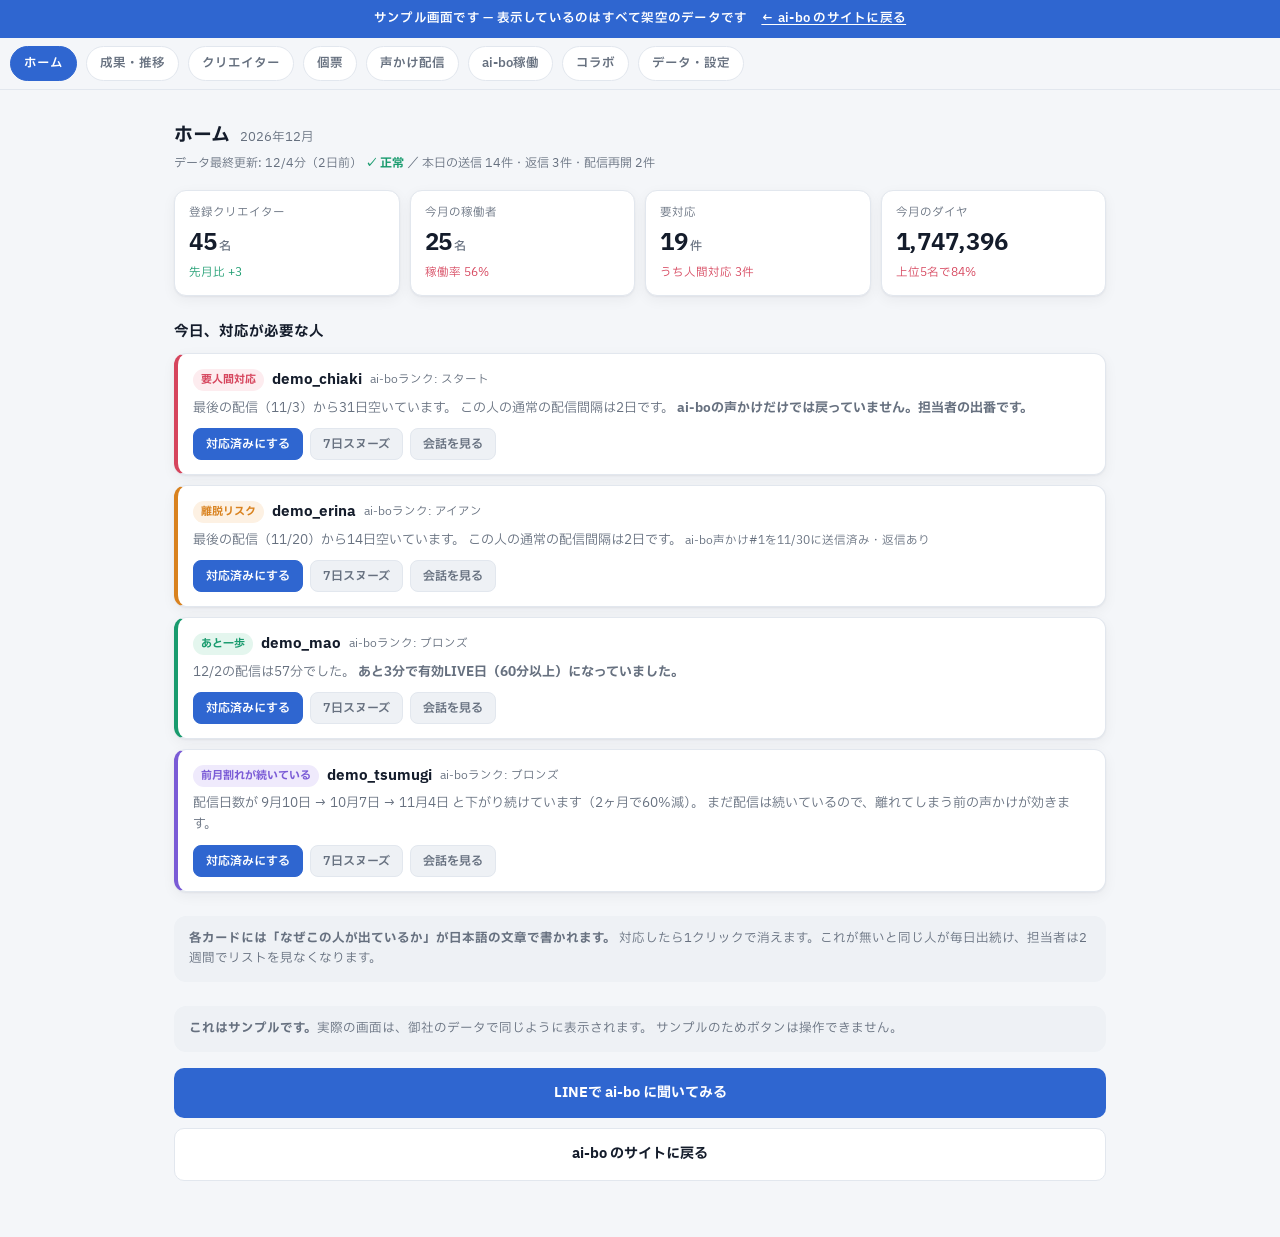
==== dashboard.html @ 0bafbc9c "運営ダッシュボードのサンプルページを追加（実物のデモ版を公開サイト向けに調整）" ====
<!DOCTYPE html>
<html lang="ja">
<head>
<meta charset="utf-8">
<meta name="viewport" content="width=device-width,initial-scale=1,viewport-fit=cover">
<!-- ⚠ 確認用URL（GitHub Pages）のための一時設定。本番公開の前に必ず消すこと。 -->
<meta name="robots" content="noindex, nofollow">
<title>運営ダッシュボードのサンプル｜ai-bo</title>
<meta name="description" content="ai-boの運営ダッシュボードを、実際の画面と同じ構成でご覧いただけます。表示しているデータはすべて架空のものです。">
<meta property="og:title" content="運営ダッシュボードのサンプル｜ai-bo">
<meta property="og:description" content="実際の画面と同じ構成のサンプルです。表示しているデータはすべて架空のものです。">
<meta property="og:type" content="article">
<meta property="og:locale" content="ja_JP">
<meta property="og:site_name" content="ai-bo">
<meta property="og:url" content="https://ai-bo-lab.jp/dashboard.html">
<meta property="og:image" content="https://ai-bo-lab.jp/images/og.jpg">
<meta name="twitter:card" content="summary_large_image">
<link rel="canonical" href="https://ai-bo-lab.jp/dashboard.html">
<meta name="theme-color" content="#2f66d0" media="(prefers-color-scheme: light)">
<meta name="theme-color" content="#0f131a" media="(prefers-color-scheme: dark)">
<link rel="icon" href="data:image/svg+xml,%3Csvg%20xmlns='http://www.w3.org/2000/svg'%20viewBox='0%200%2032%2032'%3E%3Crect%20width='32'%20height='32'%20rx='8'%20fill='%232f66d0'/%3E%3Cg%20transform='translate(4%204)'%20fill='none'%20stroke='%23fff'%20stroke-width='2'%20stroke-linecap='round'%20stroke-linejoin='round'%3E%3Crect%20x='4'%20y='8'%20width='16'%20height='12'%20rx='3'/%3E%3Cpath%20d='M12%208V4.5'/%3E%3Ccircle%20cx='12'%20cy='3'%20r='1.4'/%3E%3Ccircle%20cx='9'%20cy='13.5'%20r='1.3'%20fill='%23fff'%20stroke='none'/%3E%3Ccircle%20cx='15'%20cy='13.5'%20r='1.3'%20fill='%23fff'%20stroke='none'/%3E%3Cpath%20d='M9.5%2017h5'/%3E%3C/g%3E%3C/svg%3E">
<link href="https://fonts.googleapis.com/css2?family=IBM+Plex+Sans+JP:wght@400;500;600;700&display=swap" rel="stylesheet">
<style>
/* 実物の管理ダッシュボードと同じデザイントークン（Claudeデザイン モック準拠） */
html,body{margin:0;padding:0;background:#f4f6f9}
:root{--bg:#f4f6f9;--surface:#fff;--surface2:#eef1f5;--text:#141c2b;--sub:#66707f;
  --border:#e2e7ee;--accent:#2f66d0;--accent-soft:#e8effc;
  --red:#d6455d;--red-soft:#fdecef;--orange:#d9821f;--orange-soft:#fdf1e3;
  --green:#199b6e;--green-soft:#e4f6ee;--purple:#7a5bd6;--purple-soft:#efeafc;
  /* チャート系列（色覚特性の検証を通した組み合わせ） */
  --c1:#2f66d0;--c2:#199b6e;--c3:#7a5bd6;--c4:#d9821f;--grid:#e2e7ee;
  --shadow:0 1px 2px rgba(20,28,43,.05),0 4px 14px rgba(20,28,43,.05)}
@media (prefers-color-scheme:dark){
  html,body{background:#0f131a}
  :root{--bg:#0f131a;--surface:#171d27;--surface2:#1f2732;--text:#e9edf4;--sub:#8b96a8;
    --border:#28313f;--accent:#6b96e8;--accent-soft:#1d2a45;
    --red:#e57085;--red-soft:#3a2029;--orange:#e39b4d;--orange-soft:#3a2c1a;
    --green:#3fc492;--green-soft:#173327;--purple:#a08ae8;--purple-soft:#2a2342;
    --c1:#4a80d8;--c2:#199b6e;--c3:#7f61d4;--c4:#c8842f;--grid:#28313f;
    --shadow:0 1px 2px rgba(0,0,0,.3),0 4px 14px rgba(0,0,0,.25)}
}
*{box-sizing:border-box}
body{color:var(--text);font-family:'IBM Plex Sans JP',sans-serif;font-size:14px;line-height:1.6}
.wrap{max-width:960px;margin:0 auto;padding:14px 14px 56px}

.demo-bar{background:var(--accent);color:#fff;padding:9px 14px;font-size:12.5px;
  font-weight:600;text-align:center;letter-spacing:.02em;
  display:flex;align-items:center;justify-content:center;gap:14px;flex-wrap:wrap}
.demo-bar a{color:#fff;text-decoration:underline;text-underline-offset:2px;font-weight:600}

/* ── ページ切替 ── */
.nav{position:sticky;top:0;z-index:5;background:var(--bg);border-bottom:1px solid var(--border);
  overflow-x:auto;-webkit-overflow-scrolling:touch;white-space:nowrap;padding:8px 10px}
.nav button{font-family:inherit;font-size:12.5px;font-weight:600;padding:7px 13px;margin-right:6px;
  border:1px solid var(--border);background:var(--surface);color:var(--sub);
  border-radius:99px;cursor:pointer}
.nav button.on{background:var(--accent);border-color:var(--accent);color:#fff}
.page{display:none} .page.on{display:block}

.head{display:flex;align-items:baseline;gap:10px;flex-wrap:wrap;margin:16px 0 4px}
.head h1{font-size:19px;margin:0;font-weight:700}
.head .month{font-size:12.5px;color:var(--sub)}
.fresh{font-size:12px;color:var(--sub);margin-bottom:16px}
.fresh b{color:var(--green)}
h2{font-size:14.5px;margin:24px 0 10px;font-weight:700}
.sub{font-size:12px;color:var(--sub);margin:-6px 0 10px}

/* ── 部品 ── */
.kpis{display:grid;grid-template-columns:repeat(4,1fr);gap:10px;margin-bottom:18px}
@media(max-width:640px){.kpis{grid-template-columns:repeat(2,1fr)}}
.kpi{background:var(--surface);border:1px solid var(--border);border-radius:12px;
  padding:13px 14px;box-shadow:var(--shadow)}
.kpi .k{font-size:11.5px;color:var(--sub);margin-bottom:3px}
.kpi .v{font-size:23px;font-weight:700;letter-spacing:-.01em}
.kpi .u{font-size:12px;font-weight:500;color:var(--sub);margin-left:2px}
.kpi .d{font-size:11.5px;margin-top:2px}
.up{color:var(--green)} .down{color:var(--red)}

.card{background:var(--surface);border:1px solid var(--border);border-radius:12px;
  padding:14px 15px;box-shadow:var(--shadow);margin-bottom:10px}
.card.red{border-left:4px solid var(--red)}
.card.orange{border-left:4px solid var(--orange)}
.card.green{border-left:4px solid var(--green)}
.card.purple{border-left:4px solid var(--purple)}
.card .top{display:flex;align-items:center;gap:8px;flex-wrap:wrap}
.tag{font-size:11px;font-weight:700;padding:2px 8px;border-radius:999px}
.tag.red{background:var(--red-soft);color:var(--red)}
.tag.orange{background:var(--orange-soft);color:var(--orange)}
.tag.green{background:var(--green-soft);color:var(--green)}
.tag.purple{background:var(--purple-soft);color:var(--purple)}
.who{font-weight:700;font-size:14.5px}
.rank{font-size:11.5px;color:var(--sub)}
.why{margin-top:6px;color:var(--sub);font-size:13px}
.acts{margin-top:10px;display:flex;gap:7px;flex-wrap:wrap}
.btn{font-size:12px;padding:6px 12px;border-radius:8px;border:1px solid var(--border);
  background:var(--surface2);color:var(--sub);font-family:inherit;font-weight:600;cursor:not-allowed}
.btn.main{background:var(--accent);border-color:var(--accent);color:#fff}

.tbl{overflow-x:auto;-webkit-overflow-scrolling:touch;border:1px solid var(--border);
  border-radius:12px;box-shadow:var(--shadow);background:var(--surface)}
table{width:100%;border-collapse:collapse;min-width:560px}
th,td{padding:10px 12px;text-align:left;font-size:13px;border-bottom:1px solid var(--border);white-space:nowrap}
th{background:var(--surface2);font-size:11.5px;color:var(--sub);font-weight:600}
tr:last-child td{border-bottom:0}
td.num{text-align:right;font-variant-numeric:tabular-nums}
.badge{display:inline-block;white-space:nowrap;font-size:11px;padding:2px 9px;border-radius:999px;
  background:var(--accent-soft);color:var(--accent);font-weight:600}
.badge.red{background:var(--red-soft);color:var(--red)}
.badge.orange{background:var(--orange-soft);color:var(--orange)}
.badge.green{background:var(--green-soft);color:var(--green)}
.badge.purple{background:var(--purple-soft);color:var(--purple)}
.hint{font-size:11.5px;color:var(--sub);margin:6px 2px 0}

/* ── チャート ── */
.legend{display:flex;gap:14px;flex-wrap:wrap;font-size:11.5px;color:var(--sub);margin-bottom:10px}
.legend i{display:inline-block;width:11px;height:11px;border-radius:3px;margin-right:5px;vertical-align:-1px}
figure{margin:0}
figcaption{font-size:11.5px;color:var(--sub);margin-top:8px}
svg{display:block;width:100%;height:auto;overflow:visible}
.gridline{stroke:var(--grid);stroke-width:1}
.axis{fill:var(--sub);font-size:10.5px}
.dlabel{font-size:11px;font-weight:600}

.bars{display:grid;gap:11px}
.bar-row{display:grid;grid-template-columns:74px 1fr;gap:10px;align-items:center}
.bar-row .lb{font-size:12px;color:var(--sub);text-align:right}
.bar-track{display:flex;flex-direction:column;gap:4px}
.bar{display:flex;align-items:center;gap:7px}
.bar .fill{height:12px;border-radius:0 4px 4px 0;min-width:2px}
.bar .val{font-size:11.5px;font-weight:600;font-variant-numeric:tabular-nums}
.bar .nm{font-size:10.5px;color:var(--sub);min-width:50px}

.prog{margin-top:11px}
.prog .l{display:flex;justify-content:space-between;font-size:11.5px;color:var(--sub);margin-bottom:4px}
.track{height:8px;background:var(--surface2);border-radius:99px;overflow:hidden}
.track i{display:block;height:100%;border-radius:99px;background:var(--accent)}

.chat{display:flex;flex-direction:column;gap:7px}
.msg{max-width:80%;padding:9px 12px;border-radius:13px;font-size:13px;white-space:pre-wrap;line-height:1.6}
.msg.in{background:var(--surface2)}
.msg.out{background:var(--accent-soft);color:var(--accent);align-self:flex-end}

.note{margin-top:24px;padding:13px 15px;background:var(--surface2);border-radius:12px;
  font-size:12.5px;color:var(--sub)}
.cta{display:block;margin-top:16px;padding:14px;text-align:center;background:var(--accent);
  color:#fff;border-radius:10px;text-decoration:none;font-weight:700}
</style>
</head>
<body>

<div class="demo-bar"><span>サンプル画面です — 表示しているのはすべて架空のデータです</span><a href="index.html">← ai-bo のサイトに戻る</a></div>

<div class="nav" id="nav">
  <button class="on" data-p="home">ホーム</button>
  <button data-p="results">成果・推移</button>
  <button data-p="creators">クリエイター</button>
  <button data-p="profile">個票</button>
  <button data-p="push">声かけ配信</button>
  <button data-p="ops">ai-bo稼働</button>
  <button data-p="collab">コラボ</button>
  <button data-p="data">データ・設定</button>
</div>

<div class="wrap">

<!-- ══════ ホーム ══════ -->
<div class="page on" id="home">
  <div class="head"><h1>ホーム</h1><span class="month" data-ym="0"></span></div>
  <div class="fresh">データ最終更新: <span data-ago="0"></span>分（2日前） <b>✓ 正常</b> ／ 本日の送信 14件・返信 3件・配信再開 2件</div>

  <div class="kpis">
    <div class="kpi"><div class="k">登録クリエイター</div><div class="v">45<span class="u">名</span></div><div class="d up">先月比 +3</div></div>
    <div class="kpi"><div class="k">今月の稼働者</div><div class="v">25<span class="u">名</span></div><div class="d down">稼働率 56%</div></div>
    <div class="kpi"><div class="k">要対応</div><div class="v">19<span class="u">件</span></div><div class="d down">うち人間対応 3件</div></div>
    <div class="kpi"><div class="k">今月のダイヤ</div><div class="v">1,747,396</div><div class="d down">上位5名で84%</div></div>
  </div>

  <h2>今日、対応が必要な人</h2>
  <div class="card red">
    <div class="top"><span class="tag red">要人間対応</span><span class="who">demo_chiaki</span>
      <span class="rank">ai-boランク: スタート</span></div>
    <div class="why">最後の配信（<span data-ago="31"></span>）から31日空いています。
      この人の通常の配信間隔は2日です。
      <b>ai-boの声かけだけでは戻っていません。担当者の出番です。</b></div>
    <div class="acts"><button class="btn main">対応済みにする</button>
      <button class="btn">7日スヌーズ</button><button class="btn">会話を見る</button></div>
  </div>
  <div class="card orange">
    <div class="top"><span class="tag orange">離脱リスク</span><span class="who">demo_erina</span>
      <span class="rank">ai-boランク: アイアン</span></div>
    <div class="why">最後の配信（<span data-ago="14"></span>）から14日空いています。
      この人の通常の配信間隔は2日です。
      <span class="rank">ai-bo声かけ#1を<span data-ago="4"></span>に送信済み・返信あり</span></div>
    <div class="acts"><button class="btn main">対応済みにする</button>
      <button class="btn">7日スヌーズ</button><button class="btn">会話を見る</button></div>
  </div>
  <div class="card green">
    <div class="top"><span class="tag green">あと一歩</span><span class="who">demo_mao</span>
      <span class="rank">ai-boランク: ブロンズ</span></div>
    <div class="why"><span data-ago="2"></span>の配信は57分でした。
      <b>あと3分で有効LIVE日（60分以上）になっていました。</b></div>
    <div class="acts"><button class="btn main">対応済みにする</button>
      <button class="btn">7日スヌーズ</button><button class="btn">会話を見る</button></div>
  </div>
  <div class="card purple">
    <div class="top"><span class="tag purple">前月割れが続いている</span><span class="who">demo_tsumugi</span>
      <span class="rank">ai-boランク: ブロンズ</span></div>
    <div class="why">配信日数が <span data-mo="3"></span>10日 → <span data-mo="2"></span>7日
      → <span data-mo="1"></span>4日 と下がり続けています（2ヶ月で60%減）。
      まだ配信は続いているので、離れてしまう前の声かけが効きます。</div>
    <div class="acts"><button class="btn main">対応済みにする</button>
      <button class="btn">7日スヌーズ</button><button class="btn">会話を見る</button></div>
  </div>

  <div class="note"><b>各カードには「なぜこの人が出ているか」が日本語の文章で書かれます。</b>
    対応したら1クリックで消えます。これが無いと同じ人が毎日出続け、担当者は2週間でリストを見なくなります。</div>
</div>

<!-- ══════ 成果・推移 ══════ -->
<div class="page" id="results">
  <div class="head"><h1>成果・推移</h1><span class="month" data-ym="0"></span></div>
  <p class="sub">「ai-boに払う価値があるか」に答えるページです。</p>

  <h2>事務所報酬の見込み</h2>
  <div class="card">
    <div style="font-size:30px;font-weight:700;letter-spacing:-.02em">$1,240</div>
    <div class="hint" style="margin-top:2px">3つのインセンティブの合算（当月見込み）</div>
    <div class="bars" style="margin-top:14px">
      <div class="bar-row"><span class="lb">ランクUP／維持</span>
        <div class="bar"><span class="fill" style="width:52%;background:var(--c1)" title="640ドル"></span>
          <span class="val">$640</span></div></div>
      <div class="bar-row"><span class="lb">アクティブ度</span>
        <div class="bar"><span class="fill" style="width:29%;background:var(--c2)" title="360ドル"></span>
          <span class="val">$360</span></div></div>
      <div class="bar-row"><span class="lb">売上増加</span>
        <div class="bar"><span class="fill" style="width:19%;background:var(--c3)" title="240ドル"></span>
          <span class="val">$240</span></div></div>
    </div>
    <div class="hint">※売上増加の必要ダイヤは毎月変わるため、月初に管理画面から入力します。</div>
  </div>

  <h2>登録者と稼働者の推移</h2>
  <p class="sub">登録は増えているのに、実際に配信する人は減っている——という状態が見えます。</p>
  <div class="card">
    <div class="legend">
      <span><i style="background:var(--c1)"></i>登録者</span>
      <span><i style="background:var(--c4)"></i>稼働者</span>
    </div>
    <figure>
      <svg viewBox="0 0 620 190" role="img" aria-label="登録者と稼働者の月次推移（3月から8月）">
        <line class="gridline" x1="42" y1="20"  x2="606" y2="20"/>
        <line class="gridline" x1="42" y1="60"  x2="606" y2="60"/>
        <line class="gridline" x1="42" y1="100" x2="606" y2="100"/>
        <line class="gridline" x1="42" y1="140" x2="606" y2="140"/>
        <text class="axis" x="36" y="24"  text-anchor="end">80</text>
        <text class="axis" x="36" y="64"  text-anchor="end">60</text>
        <text class="axis" x="36" y="104" text-anchor="end">40</text>
        <text class="axis" x="36" y="144" text-anchor="end">20</text>

        <polyline fill="none" stroke="var(--c1)" stroke-width="2" stroke-linejoin="round"
          points="72,76 178,70 284,64 390,58 496,52 570,44"/>
        <circle cx="72"  cy="76" r="4.5" fill="var(--c1)"><title>3月 登録者 62名</title></circle>
        <circle cx="178" cy="70" r="4.5" fill="var(--c1)"><title>4月 登録者 65名</title></circle>
        <circle cx="284" cy="64" r="4.5" fill="var(--c1)"><title>5月 登録者 68名</title></circle>
        <circle cx="390" cy="58" r="4.5" fill="var(--c1)"><title>6月 登録者 71名</title></circle>
        <circle cx="496" cy="52" r="4.5" fill="var(--c1)"><title>7月 登録者 74名</title></circle>
        <circle cx="570" cy="44" r="4.5" fill="var(--c1)"><title>8月 登録者 78名</title></circle>
        <text class="dlabel" x="570" y="34" text-anchor="middle" fill="var(--c1)">78名</text>

        <polyline fill="none" stroke="var(--c4)" stroke-width="2" stroke-linejoin="round"
          points="72,124 178,122 284,126 390,132 496,134 570,138"/>
        <circle cx="72"  cy="124" r="4.5" fill="var(--c4)"><title>3月 稼働者 38名</title></circle>
        <circle cx="178" cy="122" r="4.5" fill="var(--c4)"><title>4月 稼働者 39名</title></circle>
        <circle cx="284" cy="126" r="4.5" fill="var(--c4)"><title>5月 稼働者 37名</title></circle>
        <circle cx="390" cy="132" r="4.5" fill="var(--c4)"><title>6月 稼働者 34名</title></circle>
        <circle cx="496" cy="134" r="4.5" fill="var(--c4)"><title>7月 稼働者 33名</title></circle>
        <circle cx="570" cy="138" r="4.5" fill="var(--c4)"><title>8月 稼働者 31名</title></circle>
        <text class="dlabel" x="570" y="156" text-anchor="middle" fill="var(--c4)">31名</text>

        <text class="axis" x="72"  y="176" text-anchor="middle">3月</text>
        <text class="axis" x="178" y="176" text-anchor="middle">4月</text>
        <text class="axis" x="284" y="176" text-anchor="middle">5月</text>
        <text class="axis" x="390" y="176" text-anchor="middle">6月</text>
        <text class="axis" x="496" y="176" text-anchor="middle">7月</text>
        <text class="axis" x="570" y="176" text-anchor="middle">8月</text>
      </svg>
      <figcaption>単位: 名。稼働者＝その月に1日以上配信した方。点にふれると各月の値が出ます。</figcaption>
    </figure>
  </div>

  <h2>復帰率の比較</h2>
  <p class="sub">「効きます」ではなく「測れます」。導入前を基準に、同じ物差しで比べます。</p>
  <div class="card">
    <div class="legend">
      <span><i style="background:var(--c1)"></i>導入前（架空の例）</span>
      <span><i style="background:var(--c2)"></i>ai-boが声をかけた後</span>
    </div>
    <div class="bars">
      <div class="bar-row"><span class="lb">7日時点</span>
        <div class="bar-track">
          <div class="bar"><span class="nm">導入前</span>
            <span class="fill" style="width:70%;background:var(--c1)" title="70パーセント"></span><span class="val">70%</span></div>
          <div class="bar"><span class="nm">ai-bo後</span>
            <span class="fill" style="width:5%;background:var(--c2)"></span>
            <span class="val" style="color:var(--sub);font-weight:500">計測中（3件）</span></div>
        </div></div>
      <div class="bar-row"><span class="lb">21日時点</span>
        <div class="bar-track">
          <div class="bar"><span class="nm">導入前</span>
            <span class="fill" style="width:45%;background:var(--c1)" title="45パーセント"></span><span class="val">45%</span></div>
          <div class="bar"><span class="nm">ai-bo後</span>
            <span class="fill" style="width:5%;background:var(--c2)"></span>
            <span class="val" style="color:var(--sub);font-weight:500">計測中（1件）</span></div>
        </div></div>
      <div class="bar-row"><span class="lb">35日時点</span>
        <div class="bar-track">
          <div class="bar"><span class="nm">導入前</span>
            <span class="fill" style="width:20%;background:var(--c1)" title="20パーセント"></span><span class="val">20%</span></div>
          <div class="bar"><span class="nm">ai-bo後</span>
            <span class="fill" style="width:5%;background:var(--c2)"></span>
            <span class="val" style="color:var(--sub);font-weight:500">計測中（0件）</span></div>
        </div></div>
    </div>
    <div class="hint">声かけが5件たまってから比較を表示します。
      <b>件数が少ないうちは数字を出しません。</b>たまたまの結果を成果として見せないためです。</div>
  </div>

  <div class="note"><b>このページには「月末にいくら届きそう」という予測を出しません。</b>
    検証の結果、月半ばの着地予測は4回に1回しか当たらないと分かったためです。
    事実（いま何ダイヤか、あと何が足りないか）だけをお見せします。</div>
</div>

<!-- ══════ クリエイター ══════ -->
<div class="page" id="creators">
  <div class="head"><h1>クリエイター</h1><span class="month" data-ym="0"></span></div>
  <p class="sub">一覧・会話ログ・担当者別。会話は全文をご覧いただけます。</p>

  <h2>一覧</h2>
  <div class="tbl">
    <table>
      <tr><th>クリエイター</th><th>状態</th><th>担当</th><th>ai-boランク</th>
        <th class="num">有効日</th><th class="num">配信時間</th><th class="num">ダイヤ</th></tr>
      <tr><td>demo_chiaki</td><td><span class="badge red">要対応</span></td><td>佐藤</td><td>スタート</td><td class="num">0日</td><td class="num">0.0h</td><td class="num">0</td></tr>
      <tr><td>demo_erina</td><td><span class="badge orange">ai-bo対応中</span></td><td>鈴木</td><td>アイアン</td><td class="num">1日</td><td class="num">2.4h</td><td class="num">4,800</td></tr>
      <tr><td>demo_mao</td><td><span class="badge green">あと一歩</span></td><td>高橋</td><td>ブロンズ</td><td class="num">4日</td><td class="num">8.6h</td><td class="num">9,700</td></tr>
      <tr><td>demo_tsumugi</td><td><span class="badge purple">前月割れ</span></td><td>佐藤</td><td>ブロンズ</td><td class="num">4日</td><td class="num">9.1h</td><td class="num">17,300</td></tr>
      <tr><td>demo_umi</td><td>—</td><td>鈴木</td><td>プラチナ</td><td class="num">16日</td><td class="num">62.8h</td><td class="num">669,298</td></tr>
      <tr><td>demo_zen</td><td>—</td><td>高橋</td><td>ゴールド</td><td class="num">16日</td><td class="num">53.1h</td><td class="num">160,317</td></tr>
      <tr><td>demo_saki</td><td><span class="badge">休眠</span></td><td>佐藤</td><td>スタート</td><td class="num">0日</td><td class="num">0.0h</td><td class="num">0</td></tr>
    </table>
  </div>
  <p class="hint">← 横にスクロールできます ／ 担当者で絞り込めます（初期値はログイン中のご自身）</p>

  <h2>会話ログ（demo_mao）</h2>
  <div class="card">
    <div class="chat">
      <div class="msg out">おはようございます。今月、あと1日配信できたら"配信した日"が7日になります。
時間もあと1時間ちょっとです。今週のどこか、いけそうな日ってありますか？</div>
      <div class="msg in">今週は木曜なら空いてます</div>
      <div class="msg out">木曜ですね。無理のない範囲で大丈夫です。
終わったら配信メモだけ残しておいてください。</div>
      <div class="msg in">イベントの参加条件ってどこで見れますか？</div>
      <div class="msg out">確認してお返しします。少しお待ちください。</div>
      <div class="msg out">お待たせしました。運営に確認しました。
参加条件は〇〇です。エントリーは今月末までとのことです。</div>
    </div>
    <div class="hint">ai-boが答えられない事実質問は、運営の方へ取り次がれます。
      回答は蓄積され、次に同じ質問が来たときは即答できるようになります。</div>
  </div>
</div>

<!-- ══════ 個票 ══════ -->
<div class="page" id="profile">
  <div class="head"><h1>個票</h1><span class="month">demo_mao ／ <span data-ym="0"></span></span></div>

  <div class="kpis">
    <div class="kpi"><div class="k">ai-boランク</div><div class="v" style="font-size:19px">シルバー</div><div class="d">先月 シルバー</div></div>
    <div class="kpi"><div class="k">有効LIVE日数</div><div class="v">6<span class="u">日</span></div><div class="d">先月ライン 8日</div></div>
    <div class="kpi"><div class="k">配信時間</div><div class="v">13.8<span class="u">h</span></div><div class="d">先月ライン 19.2h</div></div>
    <div class="kpi"><div class="k">ダイヤ</div><div class="v">48,200</div><div class="d up">先月ライン 41,000</div></div>
  </div>

  <h2>インセンティブの進捗</h2>
  <div class="card">
    <div class="prog"><div class="l"><span>該当条件：有効LIVE日数</span><span>6 / 7日　あと1日</span></div>
      <div class="track"><i style="width:86%"></i></div></div>
    <div class="prog"><div class="l"><span>該当条件：配信時間</span><span>13.8 / 15h　あと1.2h</span></div>
      <div class="track"><i style="width:92%"></i></div></div>
    <div class="prog"><div class="l"><span>アクティブ度 Lv1（8日・25h）</span><span>未到達</span></div>
      <div class="track"><i style="width:55%;background:var(--c4)"></i></div></div>
    <div class="hint"><b>何が足りないかを条件ごとに分けて表示します。</b>
      「あと〇ダイヤ」だけでは、有効日が足りているのか分からず担当者が動けないためです。</div>
  </div>

  <h2>有効LIVE日数の推移</h2>
  <div class="card">
    <figure>
      <svg viewBox="0 0 620 175" role="img" aria-label="有効LIVE日数の月次推移（3月から8月）">
        <line class="gridline" x1="42" y1="24"  x2="606" y2="24"/>
        <line class="gridline" x1="42" y1="74"  x2="606" y2="74"/>
        <line class="gridline" x1="42" y1="124" x2="606" y2="124"/>
        <text class="axis" x="36" y="28"  text-anchor="end">20</text>
        <text class="axis" x="36" y="78"  text-anchor="end">10</text>
        <text class="axis" x="36" y="128" text-anchor="end">0</text>
        <rect x="58"  y="64"  width="70" height="60" rx="4" fill="var(--c1)"><title>3月 12日</title></rect>
        <rect x="152" y="59"  width="70" height="65" rx="4" fill="var(--c1)"><title>4月 13日</title></rect>
        <rect x="246" y="74"  width="70" height="50" rx="4" fill="var(--c1)"><title>5月 10日</title></rect>
        <rect x="340" y="79"  width="70" height="45" rx="4" fill="var(--c1)"><title>6月 9日</title></rect>
        <rect x="434" y="84"  width="70" height="40" rx="4" fill="var(--c1)"><title>7月 8日</title></rect>
        <rect x="528" y="94"  width="70" height="30" rx="4" fill="var(--c4)"><title>8月 6日（集計途中）</title></rect>
        <text class="dlabel" x="563" y="88" text-anchor="middle" fill="var(--c4)">6日</text>
        <text class="axis" x="93"  y="146" text-anchor="middle">3月</text>
        <text class="axis" x="187" y="146" text-anchor="middle">4月</text>
        <text class="axis" x="281" y="146" text-anchor="middle">5月</text>
        <text class="axis" x="375" y="146" text-anchor="middle">6月</text>
        <text class="axis" x="469" y="146" text-anchor="middle">7月</text>
        <text class="axis" x="563" y="146" text-anchor="middle">8月</text>
      </svg>
      <figcaption>単位: 日。8月（オレンジ）は集計途中です。</figcaption>
    </figure>
  </div>

  <h2>収益の内訳と、事務所内での位置</h2>
  <div class="tbl">
    <table>
      <tr><th>指標</th><th class="num">この方</th><th class="num">事務所の中央値</th><th>位置</th></tr>
      <tr><td>視聴転換率</td><td class="num">11.2%</td><td class="num">8.4%</td><td><span class="badge green">上位</span></td></tr>
      <tr><td>滞在率</td><td class="num">9.8%</td><td class="num">11.8%</td><td><span class="badge">中位</span></td></tr>
      <tr><td>コメント率</td><td class="num">74%</td><td class="num">67%</td><td><span class="badge green">上位</span></td></tr>
      <tr><td>課金転換率</td><td class="num">22%</td><td class="num">37%</td><td><span class="badge orange">下位</span></td></tr>
      <tr><td>Top5ギフター依存度</td><td class="num">99.1%</td><td class="num">97.5%</td><td><span class="badge red">要注意</span></td></tr>
    </table>
  </div>
  <p class="hint">Top5依存度が高い方は、太客が離れたときの影響が大きくなります。</p>
</div>

<!-- ══════ 声かけ配信 ══════ -->
<div class="page" id="push">
  <div class="head"><h1>声かけ配信</h1><span class="month"><span data-ago="0"></span> 時点</span></div>
  <p class="sub">毎朝9時に自動で送られます。この画面は、内容の確認と手動送信に使います。</p>

  <h2>今日の自動選定（上位5名）</h2>
  <div class="tbl">
    <table>
      <tr><th>クリエイター</th><th>選ばれた理由</th><th>場面</th><th>状態</th></tr>
      <tr><td>demo_mao</td><td>あと3分で有効LIVE日だった</td><td>後押し</td><td><span class="badge green">送信済</span></td></tr>
      <tr><td>demo_erina</td><td>14日間の空白（普段は2日間隔）</td><td>引き戻し②</td><td><span class="badge green">送信済</span></td></tr>
      <tr><td>creator_g</td><td>昨日の配信が48分（あと12分）</td><td>惜しい配信</td><td><span class="badge green">送信済</span></td></tr>
      <tr><td>creator_h</td><td>所属45日目・新人ケア枠</td><td>新人90日</td><td><span class="badge green">送信済</span></td></tr>
      <tr><td>creator_i</td><td>次のランクが射程圏</td><td>追っかけ</td><td><span class="badge">保留</span></td></tr>
    </table>
  </div>

  <h2>送信内容のプレビュー</h2>
  <div class="card">
    <div class="chat">
      <div class="msg out">おはようございます。昨日の配信、48分でしたね。
あと12分で"配信した日"に入ってました。惜しい！
次はキリのいいところで1時間、狙ってみませんか？</div>
    </div>
    <div class="acts"><button class="btn main">この内容で送る</button>
      <button class="btn">文面を作り直す</button><button class="btn">今日は送らない</button></div>
    <div class="hint">文面はその場で生成されます。定型文の使い回しはしません。</div>
  </div>

  <h2>一斉お知らせ</h2>
  <div class="card">
    <div class="hint" style="margin:0 0 8px">全員、または条件を絞って送れます（イベント告知・締切のご案内など）。</div>
    <div class="acts"><button class="btn">宛先を選ぶ</button>
      <button class="btn">文面を書く</button><button class="btn main">プレビュー</button></div>
  </div>

  <div class="note"><b>ai-boは担当者の承認を待たずに自動で送ります。</b>
    この画面は「止める」「内容を確認する」ためのものです。
    毎回承認が必要だと、結局は誰も見なくなり、声かけ自体が止まってしまうためです。</div>
</div>

<!-- ══════ ai-bo稼働 ══════ -->
<div class="page" id="ops">
  <div class="head"><h1>ai-bo稼働</h1><span class="month" data-ym="0"></span></div>
  <p class="sub">「ai-boは何を言っているのか」を確認するページです。</p>

  <div class="kpis">
    <div class="kpi"><div class="k">今月の送信</div><div class="v">312<span class="u">通</span></div></div>
    <div class="kpi"><div class="k">返信があった</div><div class="v">89<span class="u">通</span></div><div class="d up">28.5%</div></div>
    <div class="kpi"><div class="k">取り次ぎ</div><div class="v">7<span class="u">件</span></div><div class="d down">未回答 1件</div></div>
    <div class="kpi"><div class="k">音声通話</div><div class="v">124<span class="u">分</span></div><div class="d">上限 3,000分</div></div>
  </div>

  <h2>送信ログ（本日）</h2>
  <div class="tbl">
    <table>
      <tr><th>時刻</th><th>クリエイター</th><th>場面</th><th>本文（先頭）</th><th>返信</th></tr>
      <tr><td>09:00</td><td>demo_mao</td><td>後押し</td><td>おはようございます。昨日の配信、あと少しで…</td><td><span class="badge green">あり</span></td></tr>
      <tr><td>09:00</td><td>demo_erina</td><td>引き戻し②</td><td>最近ちょっと間が空きましたね…</td><td>—</td></tr>
      <tr><td>09:00</td><td>creator_g</td><td>惜しい配信</td><td>昨日の配信、48分でしたね…</td><td><span class="badge green">あり</span></td></tr>
      <tr><td>12:00</td><td>creator_h</td><td>機能紹介</td><td>今日は「配信メモ」のご紹介です…</td><td>—</td></tr>
      <tr><td>23:00</td><td>（18名）</td><td>メモの声かけ</td><td>今日の配信、おつかれさまでした…</td><td>—</td></tr>
    </table>
  </div>
  <p class="hint">本文は全文を展開して確認できます。</p>

  <h2>取り次ぎの状況</h2>
  <div class="card orange">
    <div class="top"><span class="tag orange">未回答</span><span class="who">demo_mao</span>
      <span class="rank"><span data-ago="1"></span> 14:20</span></div>
    <div class="why">「イベントの参加条件ってどこで見れますか？」<br>
      ai-boは推測で答えず、確認中とお伝えしています。</div>
    <div class="acts"><button class="btn main">回答する</button></div>
  </div>
  <div class="card green">
    <div class="top"><span class="tag green">回答済み・FAQに登録</span><span class="who">demo_umi</span>
      <span class="rank"><span data-ago="3"></span></span></div>
    <div class="why">「ランクが上がる条件は？」→ 回答済み。
      次に同じ質問が来たら、ai-boがその場で答えます。</div>
  </div>

  <h2>安全性</h2>
  <div class="card">
    <div class="hint" style="margin:0">今月、深刻な相談の兆候を検知した件数: <b>0件</b><br>
      検知した場合は、ご本人の同意を得たうえで運営の方へ共有します。</div>
  </div>
</div>

<!-- ══════ コラボ ══════ -->
<div class="page" id="collab">
  <div class="head"><h1>コラボ</h1><span class="month" data-ym="0"></span></div>
  <p class="sub">相手探しから日程調整、実施後の報告まで、ai-boが自動で進めます。</p>

  <div class="kpis">
    <div class="kpi"><div class="k">今月の成立</div><div class="v">6<span class="u">件</span></div></div>
    <div class="kpi"><div class="k">進行中</div><div class="v">3<span class="u">件</span></div></div>
    <div class="kpi"><div class="k">実施済み</div><div class="v">4<span class="u">件</span></div></div>
    <div class="kpi"><div class="k">辞退・期限切れ</div><div class="v">2<span class="u">件</span></div></div>
  </div>

  <h2>進行中</h2>
  <div class="tbl">
    <table>
      <tr><th>組み合わせ</th><th>状態</th><th>予定</th><th>次にやること</th></tr>
      <tr><td>demo_mao × demo_riko</td><td><span class="badge green">日程確定</span></td><td><span data-ago="-4"></span> 22:00</td><td>前日にリマインド</td></tr>
      <tr><td>demo_umi × demo_zen</td><td><span class="badge orange">相手の返事待ち</span></td><td>—</td><td><span data-ago="-1"></span>に期限切れ</td></tr>
      <tr><td>demo_aoi × demo_mizuki</td><td><span class="badge">候補を提示中</span></td><td>—</td><td>本人の選択待ち</td></tr>
    </table>
  </div>

  <h2>実施後の報告</h2>
  <div class="card">
    <div class="hint" style="margin:0"><span data-ago="4"></span> demo_umi × demo_aoi … 実施済み・両者から報告あり<br>
      「話しやすくて楽しかった。また組みたい」（demo_umi）</div>
  </div>
  <p class="hint">15分ごとに自動で処理しているため、期限切れや報告漏れで止まることがありません。</p>
</div>

<!-- ══════ データ・設定 ══════ -->
<div class="page" id="data">
  <div class="head"><h1>データ・設定</h1></div>
  <p class="sub">運営の日課は、ここに日次データを1回アップロードするだけです。</p>

  <h2>日次データの取り込み</h2>
  <div class="card">
    <div class="hint" style="margin:0 0 10px">最終取込: <b><span data-ago="0"></span>分</b>（2日前）／ 取込 78行 ／ エラー 0件</div>
    <div class="acts"><button class="btn main">ファイルを選ぶ</button><button class="btn">取込履歴を見る</button></div>
    <div class="hint">列の並びが変わっても、<b>列名で読むので壊れません</b>。
      期間がまとまったファイルは、日次データに混ざらないよう自動で弾きます。</div>
  </div>

  <h2>インセンティブの基準値</h2>
  <p class="sub">TikTok側の規定が変わったら、担当者ご自身でここを更新できます。</p>
  <div class="tbl">
    <table>
      <tr><th>制度</th><th>段階</th><th class="num">必要日数</th><th class="num">必要時間</th><th class="num">報酬率</th><th>有効期間</th></tr>
      <tr><td>ランクアップ</td><td>Lv1→Lv2</td><td class="num">7日</td><td class="num">15h</td><td class="num">—</td><td>2026-01-01〜</td></tr>
      <tr><td>ランク維持</td><td>Lv3〜Lv7</td><td class="num">7日</td><td class="num">15h</td><td class="num">—</td><td>2026-01-01〜</td></tr>
      <tr><td>アクティブ度</td><td>Lv1</td><td class="num">8日</td><td class="num">25h</td><td class="num">—</td><td>2026-01-01〜</td></tr>
      <tr><td>アクティブ度</td><td>Lv5</td><td class="num">22日</td><td class="num">110h</td><td class="num">—</td><td>2026-01-01〜</td></tr>
    </table>
  </div>
  <p class="hint"><b>サンプルのため報酬率は伏せています。</b>実際の画面には御社の規定値が入ります。<br>変更はすぐ反映されます。<b>過去の月は当時の基準のまま</b>判定されるので、履歴の数字は狂いません。</p>

  <h2>その他の設定</h2>
  <div class="card">
    <div class="hint" style="margin:0">朝の配信時刻（既定 9:00）／ 担当マネージャーの割り当て ／
      売上増加インセンティブの月次境界の入力 ／ 自動実行の状況確認</div>
  </div>
</div>

  <div class="note">
    <b>これはサンプルです。</b>実際の画面は、御社のデータで同じように表示されます。
    サンプルのためボタンは操作できません。
  </div>
  <a class="cta" href="https://lin.ee/x7dkQQq" target="_blank" rel="noopener">LINEで ai-bo に聞いてみる</a>
  <a class="cta" href="index.html" style="margin-top:10px;background:var(--surface);color:var(--text);border:1px solid var(--border)">ai-bo のサイトに戻る</a>
</div>

<script>
document.querySelectorAll("#nav button").forEach(b => {
  b.addEventListener("click", () => {
    document.querySelectorAll("#nav button").forEach(x => x.classList.remove("on"));
    document.querySelectorAll(".page").forEach(x => x.classList.remove("on"));
    b.classList.add("on");
    document.getElementById(b.dataset.p).classList.add("on");
    window.scrollTo(0, 0);
  });
});

/* 日付と月は、開いた日に合わせて描く。
   固定で書くと「2026年8月」のまま古くなり、商談で見せたときに気づかれるため。
   data-ago="N" … 最新日のN日前 ／ data-ym="N" … Nヶ月前（年月）／ data-mo="N" … Nヶ月前（月だけ） */
(function(){
  const LAG = 2;                                   // データは約2日遅れで届く
  const ev = new Date(); ev.setDate(ev.getDate() - LAG);
  const md = n => { const d = new Date(ev); d.setDate(d.getDate() - n);
                    return (d.getMonth() + 1) + "/" + d.getDate(); };
  const mon = n => new Date(ev.getFullYear(), ev.getMonth() - n, 1);
  document.querySelectorAll("[data-ago]").forEach(e => { e.textContent = md(+e.dataset.ago); });
  document.querySelectorAll("[data-ym]").forEach(e => {
    const d = mon(+e.dataset.ym); e.textContent = d.getFullYear() + "年" + (d.getMonth() + 1) + "月"; });
  document.querySelectorAll("[data-mo]").forEach(e => {
    e.textContent = (mon(+e.dataset.mo).getMonth() + 1) + "月"; });
})();
</script>
</body>
</html>
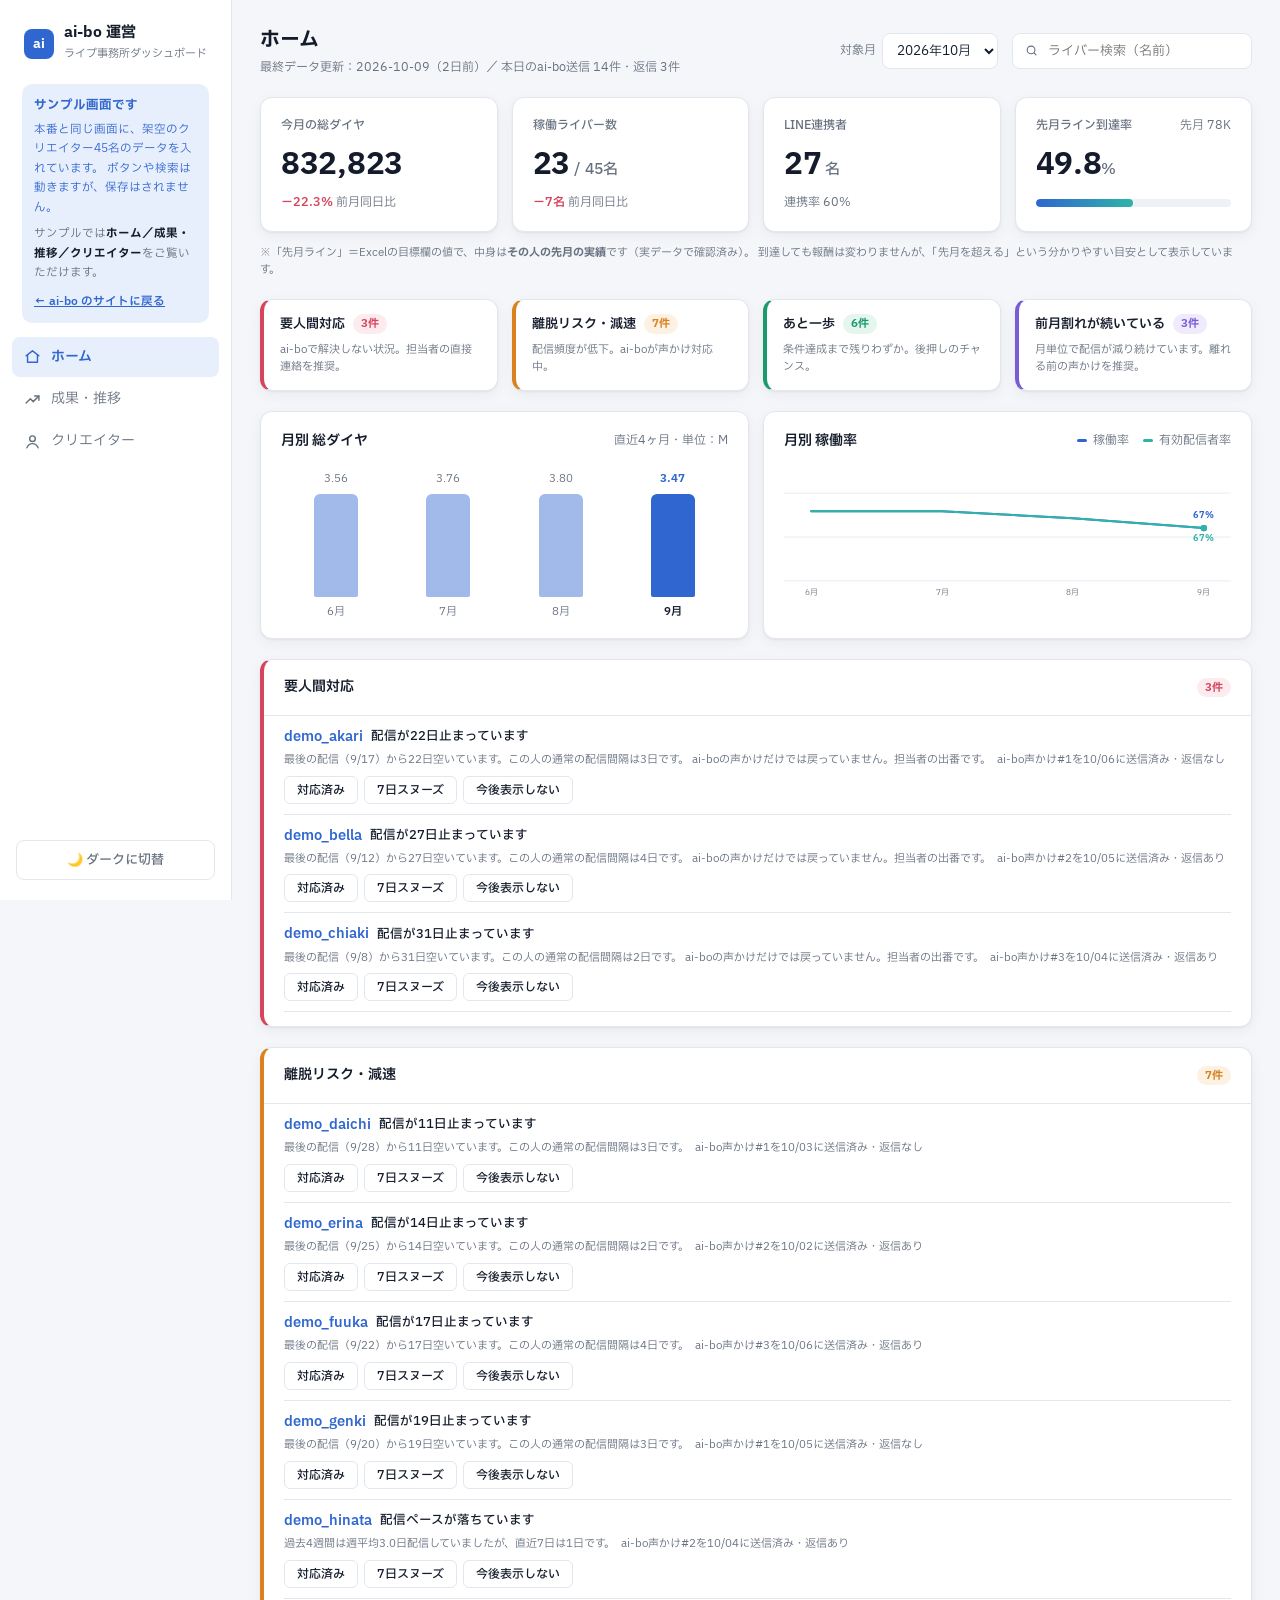
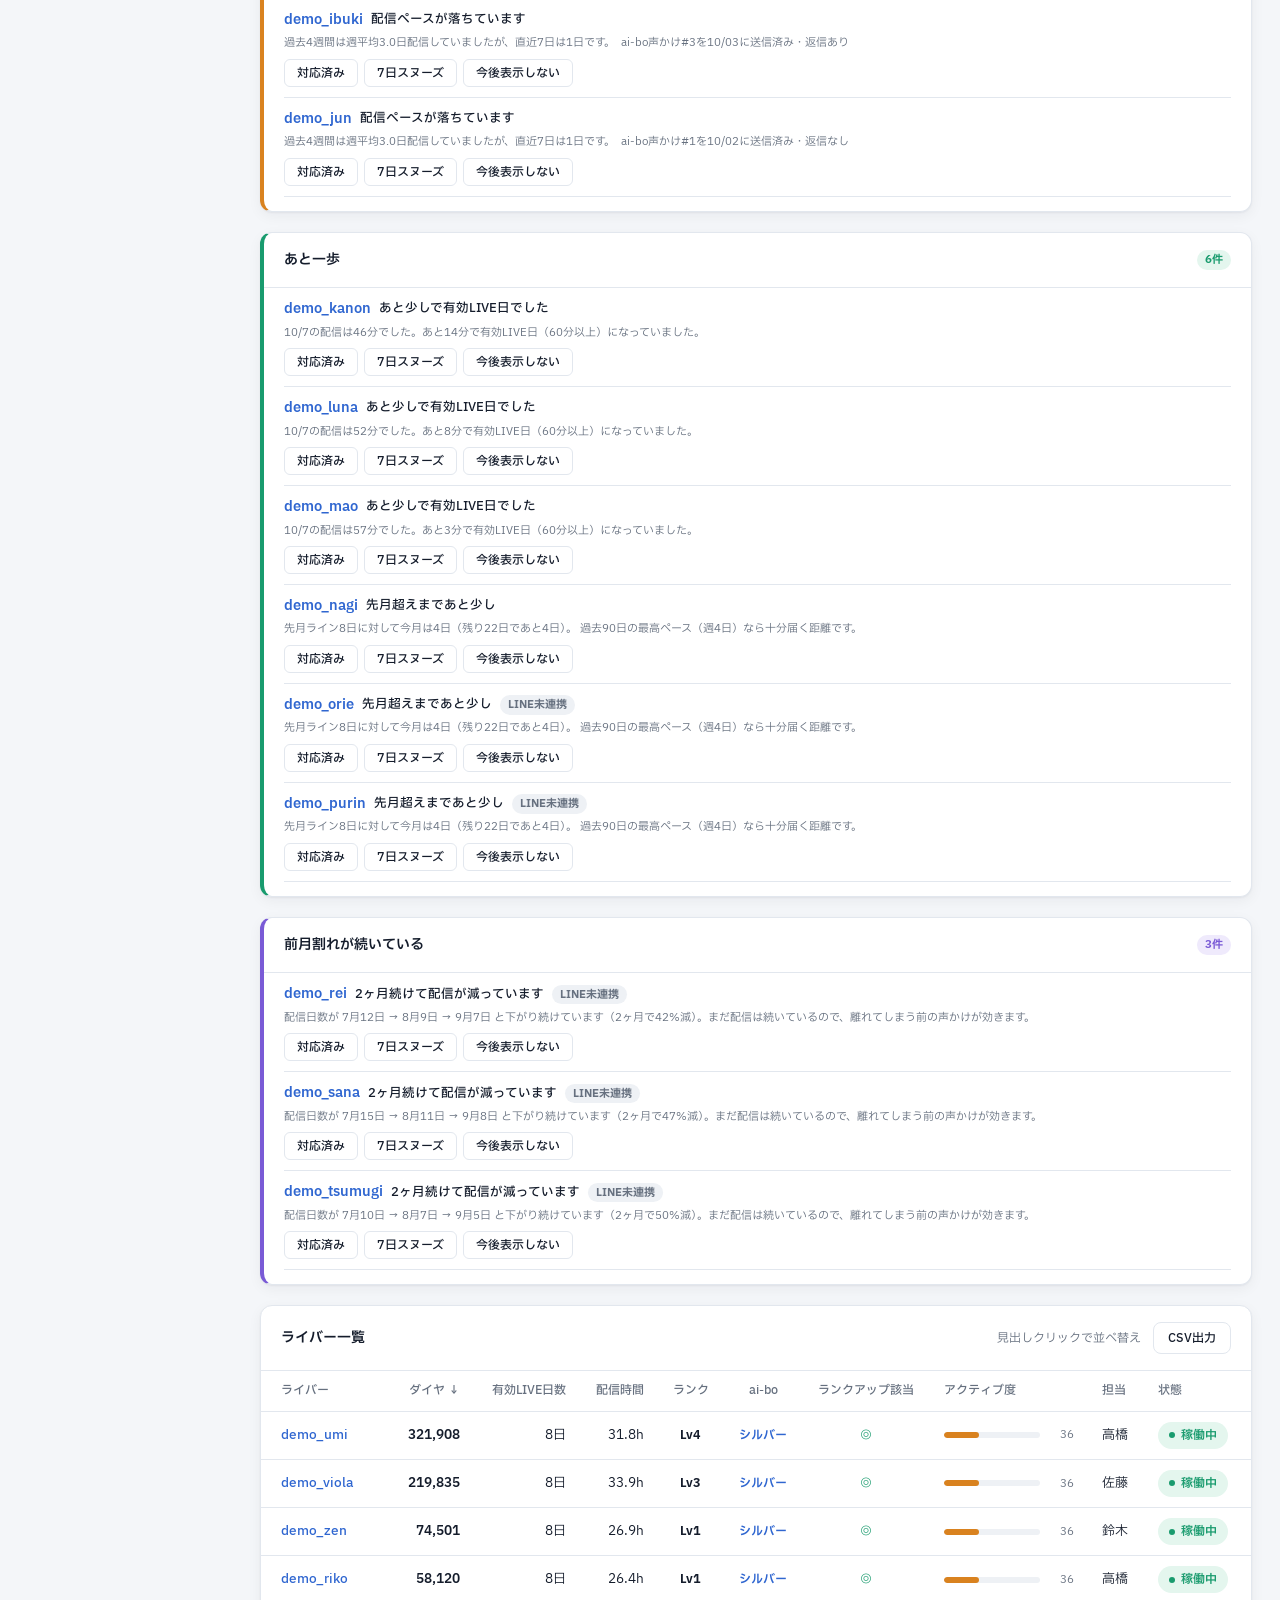
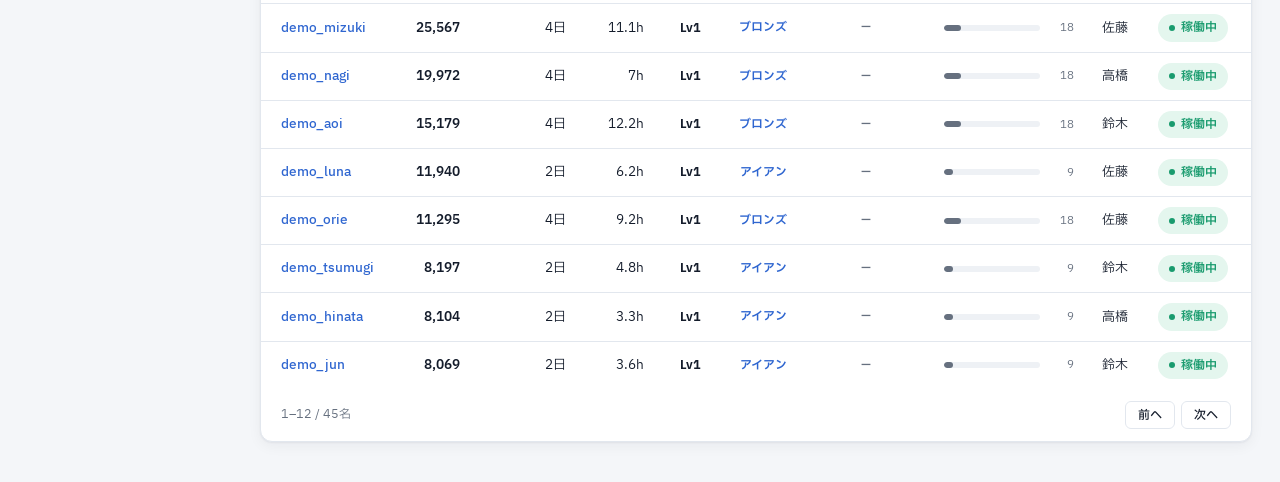
==== commit 5ab150f0: "ダッシュボードのサンプルを本番画面に差し替え（架空45名・本番と同じロジックで生成）" ====
--- a/dashboard.html
+++ b/dashboard.html
@@ -1,14 +1,12 @@
-<!DOCTYPE html>
+<!doctype html>
 <html lang="ja">
 <head>
 <meta charset="utf-8">
-<meta name="viewport" content="width=device-width,initial-scale=1,viewport-fit=cover">
-<!-- ⚠ 確認用URL（GitHub Pages）のための一時設定。本番公開の前に必ず消すこと。 -->
-<meta name="robots" content="noindex, nofollow">
+<meta name="viewport" content="width=device-width, initial-scale=1">
 <title>運営ダッシュボードのサンプル｜ai-bo</title>
-<meta name="description" content="ai-boの運営ダッシュボードを、実際の画面と同じ構成でご覧いただけます。表示しているデータはすべて架空のものです。">
+<meta name="description" content="ai-boの運営ダッシュボードを、本番と同じ画面でご覧いただけます。表示しているクリエイター45名はすべて架空のデータです。">
 <meta property="og:title" content="運営ダッシュボードのサンプル｜ai-bo">
-<meta property="og:description" content="実際の画面と同じ構成のサンプルです。表示しているデータはすべて架空のものです。">
+<meta property="og:description" content="本番と同じ画面です。表示しているデータはすべて架空のものです。">
 <meta property="og:type" content="article">
 <meta property="og:locale" content="ja_JP">
 <meta property="og:site_name" content="ai-bo">
@@ -16,609 +14,1743 @@
 <meta property="og:image" content="https://ai-bo-lab.jp/images/og.jpg">
 <meta name="twitter:card" content="summary_large_image">
 <link rel="canonical" href="https://ai-bo-lab.jp/dashboard.html">
-<meta name="theme-color" content="#2f66d0" media="(prefers-color-scheme: light)">
-<meta name="theme-color" content="#0f131a" media="(prefers-color-scheme: dark)">
+<!-- ⚠ 確認用URL（GitHub Pages）のための一時設定。本番公開の前に必ず消すこと。 -->
+<meta name="robots" content="noindex, nofollow">
 <link rel="icon" href="data:image/svg+xml,%3Csvg%20xmlns='http://www.w3.org/2000/svg'%20viewBox='0%200%2032%2032'%3E%3Crect%20width='32'%20height='32'%20rx='8'%20fill='%232f66d0'/%3E%3Cg%20transform='translate(4%204)'%20fill='none'%20stroke='%23fff'%20stroke-width='2'%20stroke-linecap='round'%20stroke-linejoin='round'%3E%3Crect%20x='4'%20y='8'%20width='16'%20height='12'%20rx='3'/%3E%3Cpath%20d='M12%208V4.5'/%3E%3Ccircle%20cx='12'%20cy='3'%20r='1.4'/%3E%3Ccircle%20cx='9'%20cy='13.5'%20r='1.3'%20fill='%23fff'%20stroke='none'/%3E%3Ccircle%20cx='15'%20cy='13.5'%20r='1.3'%20fill='%23fff'%20stroke='none'/%3E%3Cpath%20d='M9.5%2017h5'/%3E%3C/g%3E%3C/svg%3E">
+<link rel="preconnect" href="https://fonts.googleapis.com">
 <link href="https://fonts.googleapis.com/css2?family=IBM+Plex+Sans+JP:wght@400;500;600;700&display=swap" rel="stylesheet">
 <style>
-/* 実物の管理ダッシュボードと同じデザイントークン（Claudeデザイン モック準拠） */
+/* ═══ デザイントークン（Claudeデザイン モック準拠・README確定値） ═══ */
 html,body{margin:0;padding:0;background:#f4f6f9}
-:root{--bg:#f4f6f9;--surface:#fff;--surface2:#eef1f5;--text:#141c2b;--sub:#66707f;
-  --border:#e2e7ee;--accent:#2f66d0;--accent-soft:#e8effc;
+.dsroot{--bg:#f4f6f9;--surface:#ffffff;--surface2:#eef1f5;--text:#141c2b;--sub:#66707f;
+  --border:#e2e7ee;--accent:#2f66d0;--accent-strong:#2554b4;--accent-soft:#e8effc;
   --red:#d6455d;--red-soft:#fdecef;--orange:#d9821f;--orange-soft:#fdf1e3;
   --green:#199b6e;--green-soft:#e4f6ee;--purple:#7a5bd6;--purple-soft:#efeafc;
-  /* チャート系列（色覚特性の検証を通した組み合わせ） */
-  --c1:#2f66d0;--c2:#199b6e;--c3:#7a5bd6;--c4:#d9821f;--grid:#e2e7ee;
+  --chat-self:#c4edca;--chat-self-text:#1b3a24;
   --shadow:0 1px 2px rgba(20,28,43,.05),0 4px 14px rgba(20,28,43,.05)}
-@media (prefers-color-scheme:dark){
-  html,body{background:#0f131a}
-  :root{--bg:#0f131a;--surface:#171d27;--surface2:#1f2732;--text:#e9edf4;--sub:#8b96a8;
-    --border:#28313f;--accent:#6b96e8;--accent-soft:#1d2a45;
-    --red:#e57085;--red-soft:#3a2029;--orange:#e39b4d;--orange-soft:#3a2c1a;
-    --green:#3fc492;--green-soft:#173327;--purple:#a08ae8;--purple-soft:#2a2342;
-    --c1:#4a80d8;--c2:#199b6e;--c3:#7f61d4;--c4:#c8842f;--grid:#28313f;
-    --shadow:0 1px 2px rgba(0,0,0,.3),0 4px 14px rgba(0,0,0,.25)}
-}
-*{box-sizing:border-box}
-body{color:var(--text);font-family:'IBM Plex Sans JP',sans-serif;font-size:14px;line-height:1.6}
-.wrap{max-width:960px;margin:0 auto;padding:14px 14px 56px}
-
-.demo-bar{background:var(--accent);color:#fff;padding:9px 14px;font-size:12.5px;
-  font-weight:600;text-align:center;letter-spacing:.02em;
-  display:flex;align-items:center;justify-content:center;gap:14px;flex-wrap:wrap}
-.demo-bar a{color:#fff;text-decoration:underline;text-underline-offset:2px;font-weight:600}
-
-/* ── ページ切替 ── */
-.nav{position:sticky;top:0;z-index:5;background:var(--bg);border-bottom:1px solid var(--border);
-  overflow-x:auto;-webkit-overflow-scrolling:touch;white-space:nowrap;padding:8px 10px}
-.nav button{font-family:inherit;font-size:12.5px;font-weight:600;padding:7px 13px;margin-right:6px;
-  border:1px solid var(--border);background:var(--surface);color:var(--sub);
-  border-radius:99px;cursor:pointer}
-.nav button.on{background:var(--accent);border-color:var(--accent);color:#fff}
-.page{display:none} .page.on{display:block}
-
-.head{display:flex;align-items:baseline;gap:10px;flex-wrap:wrap;margin:16px 0 4px}
-.head h1{font-size:19px;margin:0;font-weight:700}
-.head .month{font-size:12.5px;color:var(--sub)}
-.fresh{font-size:12px;color:var(--sub);margin-bottom:16px}
-.fresh b{color:var(--green)}
-h2{font-size:14.5px;margin:24px 0 10px;font-weight:700}
-.sub{font-size:12px;color:var(--sub);margin:-6px 0 10px}
-
-/* ── 部品 ── */
-.kpis{display:grid;grid-template-columns:repeat(4,1fr);gap:10px;margin-bottom:18px}
-@media(max-width:640px){.kpis{grid-template-columns:repeat(2,1fr)}}
-.kpi{background:var(--surface);border:1px solid var(--border);border-radius:12px;
-  padding:13px 14px;box-shadow:var(--shadow)}
-.kpi .k{font-size:11.5px;color:var(--sub);margin-bottom:3px}
-.kpi .v{font-size:23px;font-weight:700;letter-spacing:-.01em}
-.kpi .u{font-size:12px;font-weight:500;color:var(--sub);margin-left:2px}
-.kpi .d{font-size:11.5px;margin-top:2px}
-.up{color:var(--green)} .down{color:var(--red)}
-
+.dsroot[data-theme="dark"]{--bg:#0f131a;--surface:#171d27;--surface2:#1f2732;--text:#e9edf4;
+  --sub:#8b96a8;--border:#28313f;--accent:#6b96e8;--accent-strong:#89abee;--accent-soft:#1d2a45;
+  --red:#e57085;--red-soft:#3a2029;--orange:#e39b4d;--orange-soft:#3a2c1a;
+  --green:#3fc492;--green-soft:#173327;--purple:#a08ae8;--purple-soft:#2a2342;
+  --chat-self:#2c5237;--chat-self-text:#d9f2dc;
+  --shadow:0 1px 2px rgba(0,0,0,.3),0 4px 14px rgba(0,0,0,.25)}
+body[data-theme-body="dark"]{background:#0f131a}
+
+.dsroot{display:flex;min-height:100vh;background:var(--bg);color:var(--text);
+  font-family:'IBM Plex Sans JP',sans-serif;font-size:14px;line-height:1.6}
+a{color:var(--accent);text-decoration:none;cursor:pointer}
+a:hover{color:var(--accent-strong)}
+
+/* ═══ サイドバー ═══ */
+aside.side{width:232px;flex-shrink:0;background:var(--surface);border-right:1px solid var(--border);
+  display:flex;flex-direction:column;padding:20px 12px;gap:2px;position:sticky;top:0;height:100vh;
+  box-sizing:border-box}
+.side .brand{display:flex;align-items:center;gap:10px;padding:4px 12px 18px}
+.side .brand .mark{width:30px;height:30px;border-radius:8px;background:var(--accent);display:flex;
+  align-items:center;justify-content:center;color:#fff;font-weight:700;font-size:13px;letter-spacing:.02em}
+.side .brand b{font-weight:700;font-size:15px;line-height:1.2;display:block}
+.side .brand small{font-size:11px;color:var(--sub)}
+.side a.item{display:flex;align-items:center;gap:10px;padding:9px 12px;border-radius:8px;
+  color:var(--sub);cursor:pointer;font-size:14px}
+.side a.item:hover{background:var(--surface2);color:var(--text)}
+.side a.item.on{background:var(--accent-soft);color:var(--accent);font-weight:600}
+.side a.item svg{flex-shrink:0}
+.side a.item .navbadge{margin-left:auto;background:var(--red);color:#fff;font-size:11px;
+  font-weight:600;border-radius:99px;padding:1px 7px}
+.side .theme-btn{display:flex;align-items:center;justify-content:center;gap:8px;margin:4px 4px 0;
+  padding:9px;border-radius:8px;border:1px solid var(--border);background:var(--surface);
+  color:var(--sub);font-family:inherit;font-size:13px;font-weight:500;cursor:pointer}
+.side .theme-btn:hover{background:var(--surface2);color:var(--text)}
+@media (max-width:820px){
+  .dsroot{flex-direction:column}
+  aside.side{width:100%;height:auto;position:static;flex-direction:row;flex-wrap:wrap;
+    padding:8px;border-right:none;border-bottom:1px solid var(--border)}
+  .side .brand{display:none}
+  .side a.item{padding:7px 10px;font-size:12.5px}
+  .side a.item svg{display:none}
+  .side .theme-btn{margin:0}
+}
+
+/* ═══ メイン・ヘッダー ═══ */
+main{flex:1;min-width:0;padding:24px 28px 40px;box-sizing:border-box;display:flex;
+  flex-direction:column;gap:20px}
+header.ph{display:flex;align-items:center;gap:14px;flex-wrap:wrap}
+header.ph .tt{margin-right:auto}
+header.ph h1{margin:0;font-size:20px;font-weight:700}
+header.ph .ps{font-size:12px;color:var(--sub);margin-top:2px}
+
+/* ═══ カード ═══ */
 .card{background:var(--surface);border:1px solid var(--border);border-radius:12px;
-  padding:14px 15px;box-shadow:var(--shadow);margin-bottom:10px}
-.card.red{border-left:4px solid var(--red)}
-.card.orange{border-left:4px solid var(--orange)}
-.card.green{border-left:4px solid var(--green)}
-.card.purple{border-left:4px solid var(--purple)}
-.card .top{display:flex;align-items:center;gap:8px;flex-wrap:wrap}
-.tag{font-size:11px;font-weight:700;padding:2px 8px;border-radius:999px}
-.tag.red{background:var(--red-soft);color:var(--red)}
-.tag.orange{background:var(--orange-soft);color:var(--orange)}
-.tag.green{background:var(--green-soft);color:var(--green)}
-.tag.purple{background:var(--purple-soft);color:var(--purple)}
-.who{font-weight:700;font-size:14.5px}
-.rank{font-size:11.5px;color:var(--sub)}
-.why{margin-top:6px;color:var(--sub);font-size:13px}
-.acts{margin-top:10px;display:flex;gap:7px;flex-wrap:wrap}
-.btn{font-size:12px;padding:6px 12px;border-radius:8px;border:1px solid var(--border);
-  background:var(--surface2);color:var(--sub);font-family:inherit;font-weight:600;cursor:not-allowed}
-.btn.main{background:var(--accent);border-color:var(--accent);color:#fff}
-
-.tbl{overflow-x:auto;-webkit-overflow-scrolling:touch;border:1px solid var(--border);
-  border-radius:12px;box-shadow:var(--shadow);background:var(--surface)}
-table{width:100%;border-collapse:collapse;min-width:560px}
-th,td{padding:10px 12px;text-align:left;font-size:13px;border-bottom:1px solid var(--border);white-space:nowrap}
-th{background:var(--surface2);font-size:11.5px;color:var(--sub);font-weight:600}
-tr:last-child td{border-bottom:0}
-td.num{text-align:right;font-variant-numeric:tabular-nums}
-.badge{display:inline-block;white-space:nowrap;font-size:11px;padding:2px 9px;border-radius:999px;
-  background:var(--accent-soft);color:var(--accent);font-weight:600}
-.badge.red{background:var(--red-soft);color:var(--red)}
-.badge.orange{background:var(--orange-soft);color:var(--orange)}
-.badge.green{background:var(--green-soft);color:var(--green)}
-.badge.purple{background:var(--purple-soft);color:var(--purple)}
-.hint{font-size:11.5px;color:var(--sub);margin:6px 2px 0}
-
-/* ── チャート ── */
-.legend{display:flex;gap:14px;flex-wrap:wrap;font-size:11.5px;color:var(--sub);margin-bottom:10px}
-.legend i{display:inline-block;width:11px;height:11px;border-radius:3px;margin-right:5px;vertical-align:-1px}
-figure{margin:0}
-figcaption{font-size:11.5px;color:var(--sub);margin-top:8px}
-svg{display:block;width:100%;height:auto;overflow:visible}
-.gridline{stroke:var(--grid);stroke-width:1}
-.axis{fill:var(--sub);font-size:10.5px}
-.dlabel{font-size:11px;font-weight:600}
-
-.bars{display:grid;gap:11px}
-.bar-row{display:grid;grid-template-columns:74px 1fr;gap:10px;align-items:center}
-.bar-row .lb{font-size:12px;color:var(--sub);text-align:right}
-.bar-track{display:flex;flex-direction:column;gap:4px}
-.bar{display:flex;align-items:center;gap:7px}
-.bar .fill{height:12px;border-radius:0 4px 4px 0;min-width:2px}
-.bar .val{font-size:11.5px;font-weight:600;font-variant-numeric:tabular-nums}
-.bar .nm{font-size:10.5px;color:var(--sub);min-width:50px}
-
-.prog{margin-top:11px}
-.prog .l{display:flex;justify-content:space-between;font-size:11.5px;color:var(--sub);margin-bottom:4px}
-.track{height:8px;background:var(--surface2);border-radius:99px;overflow:hidden}
-.track i{display:block;height:100%;border-radius:99px;background:var(--accent)}
-
-.chat{display:flex;flex-direction:column;gap:7px}
-.msg{max-width:80%;padding:9px 12px;border-radius:13px;font-size:13px;white-space:pre-wrap;line-height:1.6}
-.msg.in{background:var(--surface2)}
-.msg.out{background:var(--accent-soft);color:var(--accent);align-self:flex-end}
-
-.note{margin-top:24px;padding:13px 15px;background:var(--surface2);border-radius:12px;
-  font-size:12.5px;color:var(--sub)}
-.cta{display:block;margin-top:16px;padding:14px;text-align:center;background:var(--accent);
-  color:#fff;border-radius:10px;text-decoration:none;font-weight:700}
+  padding:18px 20px;box-shadow:var(--shadow)}
+.card-c{padding:14px 16px}
+.card.bl-red{border-left:4px solid var(--red)}
+.card.bl-orange{border-left:4px solid var(--orange)}
+.card.bl-green{border-left:4px solid var(--green)}
+.card.bl-purple{border-left:4px solid var(--purple)}
+.sec-h{font-weight:600;font-size:14px}
+.g4{display:grid;grid-template-columns:repeat(4,1fr);gap:14px}
+.g2{display:grid;grid-template-columns:1fr 1fr;gap:14px}
+@media (max-width:1100px){.g4{grid-template-columns:repeat(2,1fr)}}
+@media (max-width:700px){.g4,.g2{grid-template-columns:1fr}}
+
+/* ═══ KPI ═══ */
+.kpi-lbl{font-size:12px;color:var(--sub);font-weight:500}
+.kpi-num{font-size:30px;font-weight:700;font-variant-numeric:tabular-nums;
+  letter-spacing:-.01em;margin-top:6px}
+.kpi-num small{font-size:15px;font-weight:500;color:var(--sub);letter-spacing:0}
+.kpi-sub{font-size:12px;margin-top:4px}
+.kpi-sub .dim{color:var(--sub);font-weight:400}
+.up{color:var(--green);font-weight:600}.down{color:var(--red);font-weight:600}
+
+/* ═══ バッジ・ピル ═══ */
+.badge{display:inline-flex;align-items:center;gap:6px;border-radius:99px;padding:3px 10px;
+  font-size:12px;font-weight:600;white-space:nowrap}
+.badge .dot{width:6px;height:6px;border-radius:99px}
+.pill{display:inline-flex;align-items:center;border-radius:99px;font-size:11px;font-weight:700;
+  padding:1px 8px;font-variant-numeric:tabular-nums;white-space:nowrap}
+.pill.red{background:var(--red-soft);color:var(--red)}
+.pill.orange{background:var(--orange-soft);color:var(--orange)}
+.pill.green{background:var(--green-soft);color:var(--green)}
+.pill.purple{background:var(--purple-soft);color:var(--purple)}
+.pill.accent{background:var(--accent-soft);color:var(--accent)}
+.pill.gray{background:var(--surface2);color:var(--sub)}
+
+/* ═══ ボタン・入力 ═══ */
+.btn{height:36px;padding:0 16px;border-radius:8px;border:none;background:var(--accent);color:#fff;
+  font-family:inherit;font-size:13px;font-weight:600;cursor:pointer}
+.btn:hover{background:var(--accent-strong)}
+.btn2{height:36px;padding:0 16px;border-radius:8px;border:1px solid var(--border);
+  background:var(--surface);color:var(--text);font-family:inherit;font-size:13px;font-weight:500;cursor:pointer}
+.btn2:hover{background:var(--surface2)}
+.btnd{height:36px;padding:0 16px;border-radius:8px;border:1px solid var(--red);background:transparent;
+  color:var(--red);font-family:inherit;font-size:13px;font-weight:600;cursor:pointer}
+.btnd:hover{background:var(--red-soft)}
+.btn.sm,.btn2.sm,.btnd.sm{height:32px;padding:0 14px;font-size:12px}
+.btn.xs,.btn2.xs,.btnd.xs{height:28px;padding:0 12px;font-size:12px;border-radius:6px}
+.sel{height:36px;border:1px solid var(--border);border-radius:8px;background:var(--surface);
+  color:var(--text);font-family:inherit;font-size:13px;padding:0 10px;cursor:pointer}
+.searchbox{display:flex;align-items:center;gap:8px;background:var(--surface);
+  border:1px solid var(--border);border-radius:8px;padding:0 12px;height:36px;width:240px;
+  box-sizing:border-box;color:var(--sub)}
+.searchbox:focus-within{border-color:var(--accent)}
+.searchbox input{border:none;outline:none;background:transparent;font-family:inherit;
+  font-size:13px;color:var(--text);width:100%}
+.tinput{height:36px;border:1px solid var(--border);border-radius:8px;background:var(--surface);
+  color:var(--text);font-family:inherit;font-size:13px;padding:0 12px;box-sizing:border-box}
+.tinput:focus{outline:none;border-color:var(--accent)}
+
+/* ═══ テーブル ═══ */
+.tblwrap{overflow-x:auto}
+table.dt{width:100%;border-collapse:collapse;font-size:13px}
+table.dt th{text-align:left;padding:10px 14px;font-weight:500;font-size:12px;color:var(--sub);
+  border-bottom:1px solid var(--border);white-space:nowrap}
+table.dt th:first-child{padding-left:20px}
+table.dt th:last-child{padding-right:20px}
+table.dt th.sortable{cursor:pointer;user-select:none}
+table.dt th.sortable:hover{color:var(--text)}
+table.dt th.num,table.dt td.num{text-align:right}
+table.dt th.ctr,table.dt td.ctr{text-align:center}
+table.dt td{padding:10px 14px;border-bottom:1px solid var(--border);white-space:nowrap;
+  font-variant-numeric:tabular-nums}
+table.dt td:first-child{padding-left:20px}
+table.dt td:last-child{padding-right:20px}
+table.dt tbody tr:hover{background:var(--surface2)}
+table.dt tbody tr:last-child td{border-bottom:none}
+.tbl-head{display:flex;align-items:center;gap:12px;padding:16px 20px;border-bottom:1px solid var(--border)}
+.tbl-foot{display:flex;align-items:center;justify-content:space-between;padding:12px 20px;
+  font-size:12px;color:var(--sub)}
+.card.nopad{padding:0;overflow:hidden}
+
+/* ═══ 進捗バー ═══ */
+.track{height:8px;border-radius:99px;background:var(--surface2);overflow:hidden}
+.track>span{display:block;height:100%;border-radius:99px}
+.track.mini{height:6px}
+.bar-row{display:flex;justify-content:space-between;font-size:12px;margin-bottom:6px}
+.bar-row .n{font-weight:500}.bar-row .v{color:var(--sub);font-variant-numeric:tabular-nums}
+
+/* ═══ チャット（LINE風） ═══ */
+.chatbox{background:var(--bg);border-radius:10px;padding:16px 18px;display:flex;
+  flex-direction:column;gap:10px;max-height:420px;overflow-y:auto}
+.msg{display:flex;gap:8px;align-items:flex-end;max-width:78%}
+.msg .bub{padding:9px 13px;font-size:13px;line-height:1.6;white-space:pre-wrap;word-break:break-word}
+.msg.them{align-self:flex-start}
+.msg.them .bub{background:var(--surface);border:1px solid var(--border);border-radius:14px 14px 14px 4px}
+.msg.me{align-self:flex-end;flex-direction:row-reverse}
+.msg.me .bub{background:var(--chat-self);color:var(--chat-self-text);border-radius:14px 14px 4px 14px}
+.msg .ts{font-size:10px;color:var(--sub);white-space:nowrap}
+.ptab{height:26px;border-radius:99px;padding:0 12px;font-size:12px;display:inline-flex;
+  align-items:center;gap:6px;cursor:pointer;border:1px solid var(--border);background:transparent;
+  color:var(--sub);font-family:inherit}
+.ptab.on{background:var(--accent-soft);color:var(--accent);border-color:var(--accent);font-weight:600}
+.ctab{padding:8px 12px;border-bottom:2px solid transparent;display:inline-flex;align-items:center;
+  gap:8px;cursor:pointer;font-size:13px;color:var(--sub)}
+.ctab.on{border-bottom-color:var(--accent);color:var(--accent);font-weight:600}
+.avatar{width:22px;height:22px;border-radius:99px;background:var(--accent-soft);color:var(--accent);
+  display:inline-flex;align-items:center;justify-content:center;font-size:11px;font-weight:700;flex-shrink:0}
+
+/* ═══ その他 ═══ */
+.note{font-size:11px;color:var(--sub);line-height:1.6}
+.empty{font-size:12.5px;color:var(--sub);border:1px dashed var(--border);border-radius:10px;
+  padding:12px 14px}
+.loading{color:var(--sub);padding:2rem 0;text-align:center;font-size:13px}
+.errbox{white-space:pre-wrap;color:var(--red);font-size:11.5px;background:var(--surface);
+  border:1px solid var(--border);border-radius:10px;padding:12px}
+.toast{position:fixed;left:50%;bottom:22px;transform:translateX(-50%);background:#141c2b;
+  color:#fff;padding:9px 18px;border-radius:8px;font-size:13px;opacity:0;transition:opacity .2s;
+  pointer-events:none;z-index:60}
+.toast.show{opacity:1}
+details.fold{border:1px solid var(--border);border-radius:12px;background:var(--surface);
+  box-shadow:var(--shadow);padding:14px 16px}
+details.fold summary{cursor:pointer;font-size:13px;font-weight:600}
+details.fold summary .cnt{color:var(--sub);font-weight:400;font-size:12px}
+.dropzone{border:2px dashed var(--border);border-radius:10px;padding:18px;text-align:center;
+  color:var(--sub);font-size:13px;margin:10px 0}
+.alink{font-size:12px}
+.num6{font-weight:600;font-variant-numeric:tabular-nums}
+.stepnum{width:22px;height:22px;border-radius:99px;background:var(--accent);color:#fff;
+  display:inline-flex;align-items:center;justify-content:center;font-size:12px;font-weight:700;flex-shrink:0}
+.demo-note{margin:0 10px 12px;padding:11px 12px;border-radius:10px;
+  background:var(--accent-soft);color:var(--accent);font-size:11.5px;line-height:1.7}
+.demo-note b{display:block;font-size:12.5px;margin-bottom:3px}
+.demo-note span{display:block;margin-top:7px;color:var(--sub)}
+.demo-note span b{display:inline;font-size:11.5px;color:var(--text)}
+.demo-note a{display:block;margin-top:9px;color:var(--accent);font-weight:600;text-decoration:underline}
 </style>
 </head>
 <body>
-
-<div class="demo-bar"><span>サンプル画面です — 表示しているのはすべて架空のデータです</span><a href="index.html">← ai-bo のサイトに戻る</a></div>
-
-<div class="nav" id="nav">
-  <button class="on" data-p="home">ホーム</button>
-  <button data-p="results">成果・推移</button>
-  <button data-p="creators">クリエイター</button>
-  <button data-p="profile">個票</button>
-  <button data-p="push">声かけ配信</button>
-  <button data-p="ops">ai-bo稼働</button>
-  <button data-p="collab">コラボ</button>
-  <button data-p="data">データ・設定</button>
+<div class="dsroot" id="dsroot" data-theme="light">
+  <aside class="side" id="nav">
+    <div class="brand"><div class="mark">ai</div>
+      <div><b>ai-bo 運営</b><small>ライブ事務所ダッシュボード</small></div></div>
+    <div class="demo-note">
+      <b>サンプル画面です</b>
+      本番と同じ画面に、架空のクリエイター45名のデータを入れています。
+      ボタンや検索は動きますが、保存はされません。
+      <span>サンプルでは<b>ホーム／成果・推移／クリエイター</b>をご覧いただけます。</span>
+      <a href="index.html">← ai-bo のサイトに戻る</a>
+    </div>
+    <a class="item" href="#home"><svg width="17" height="17" viewBox="0 0 24 24" fill="none" stroke="currentColor" stroke-width="2" stroke-linecap="round" stroke-linejoin="round"><path d="M3 11 12 4l9 7"/><path d="M5 10v10h14V10"/></svg>ホーム</a>
+    <a class="item" href="#results"><svg width="17" height="17" viewBox="0 0 24 24" fill="none" stroke="currentColor" stroke-width="2" stroke-linecap="round" stroke-linejoin="round"><polyline points="3 17 9 11 13 15 21 7"/><polyline points="15 7 21 7 21 13"/></svg>成果・推移</a>
+    <a class="item" href="#creators"><svg width="17" height="17" viewBox="0 0 24 24" fill="none" stroke="currentColor" stroke-width="2" stroke-linecap="round" stroke-linejoin="round"><circle cx="12" cy="8" r="4"/><path d="M4 21c1.5-4 4.5-6 8-6s6.5 2 8 6"/></svg>クリエイター</a>
+    <div style="flex:1"></div>
+    <button class="theme-btn" id="theme-btn">🌙 ダークに切替</button>
+  </aside>
+  <main id="main"><div class="loading">読み込み中…</div></main>
 </div>
-
-<div class="wrap">
-
-<!-- ══════ ホーム ══════ -->
-<div class="page on" id="home">
-  <div class="head"><h1>ホーム</h1><span class="month" data-ym="0"></span></div>
-  <div class="fresh">データ最終更新: <span data-ago="0"></span>分（2日前） <b>✓ 正常</b> ／ 本日の送信 14件・返信 3件・配信再開 2件</div>
-
-  <div class="kpis">
-    <div class="kpi"><div class="k">登録クリエイター</div><div class="v">45<span class="u">名</span></div><div class="d up">先月比 +3</div></div>
-    <div class="kpi"><div class="k">今月の稼働者</div><div class="v">25<span class="u">名</span></div><div class="d down">稼働率 56%</div></div>
-    <div class="kpi"><div class="k">要対応</div><div class="v">19<span class="u">件</span></div><div class="d down">うち人間対応 3件</div></div>
-    <div class="kpi"><div class="k">今月のダイヤ</div><div class="v">1,747,396</div><div class="d down">上位5名で84%</div></div>
-  </div>
-
-  <h2>今日、対応が必要な人</h2>
-  <div class="card red">
-    <div class="top"><span class="tag red">要人間対応</span><span class="who">demo_chiaki</span>
-      <span class="rank">ai-boランク: スタート</span></div>
-    <div class="why">最後の配信（<span data-ago="31"></span>）から31日空いています。
-      この人の通常の配信間隔は2日です。
-      <b>ai-boの声かけだけでは戻っていません。担当者の出番です。</b></div>
-    <div class="acts"><button class="btn main">対応済みにする</button>
-      <button class="btn">7日スヌーズ</button><button class="btn">会話を見る</button></div>
-  </div>
-  <div class="card orange">
-    <div class="top"><span class="tag orange">離脱リスク</span><span class="who">demo_erina</span>
-      <span class="rank">ai-boランク: アイアン</span></div>
-    <div class="why">最後の配信（<span data-ago="14"></span>）から14日空いています。
-      この人の通常の配信間隔は2日です。
-      <span class="rank">ai-bo声かけ#1を<span data-ago="4"></span>に送信済み・返信あり</span></div>
-    <div class="acts"><button class="btn main">対応済みにする</button>
-      <button class="btn">7日スヌーズ</button><button class="btn">会話を見る</button></div>
-  </div>
-  <div class="card green">
-    <div class="top"><span class="tag green">あと一歩</span><span class="who">demo_mao</span>
-      <span class="rank">ai-boランク: ブロンズ</span></div>
-    <div class="why"><span data-ago="2"></span>の配信は57分でした。
-      <b>あと3分で有効LIVE日（60分以上）になっていました。</b></div>
-    <div class="acts"><button class="btn main">対応済みにする</button>
-      <button class="btn">7日スヌーズ</button><button class="btn">会話を見る</button></div>
-  </div>
-  <div class="card purple">
-    <div class="top"><span class="tag purple">前月割れが続いている</span><span class="who">demo_tsumugi</span>
-      <span class="rank">ai-boランク: ブロンズ</span></div>
-    <div class="why">配信日数が <span data-mo="3"></span>10日 → <span data-mo="2"></span>7日
-      → <span data-mo="1"></span>4日 と下がり続けています（2ヶ月で60%減）。
-      まだ配信は続いているので、離れてしまう前の声かけが効きます。</div>
-    <div class="acts"><button class="btn main">対応済みにする</button>
-      <button class="btn">7日スヌーズ</button><button class="btn">会話を見る</button></div>
-  </div>
-
-  <div class="note"><b>各カードには「なぜこの人が出ているか」が日本語の文章で書かれます。</b>
-    対応したら1クリックで消えます。これが無いと同じ人が毎日出続け、担当者は2週間でリストを見なくなります。</div>
-</div>
-
-<!-- ══════ 成果・推移 ══════ -->
-<div class="page" id="results">
-  <div class="head"><h1>成果・推移</h1><span class="month" data-ym="0"></span></div>
-  <p class="sub">「ai-boに払う価値があるか」に答えるページです。</p>
-
-  <h2>事務所報酬の見込み</h2>
-  <div class="card">
-    <div style="font-size:30px;font-weight:700;letter-spacing:-.02em">$1,240</div>
-    <div class="hint" style="margin-top:2px">3つのインセンティブの合算（当月見込み）</div>
-    <div class="bars" style="margin-top:14px">
-      <div class="bar-row"><span class="lb">ランクUP／維持</span>
-        <div class="bar"><span class="fill" style="width:52%;background:var(--c1)" title="640ドル"></span>
-          <span class="val">$640</span></div></div>
-      <div class="bar-row"><span class="lb">アクティブ度</span>
-        <div class="bar"><span class="fill" style="width:29%;background:var(--c2)" title="360ドル"></span>
-          <span class="val">$360</span></div></div>
-      <div class="bar-row"><span class="lb">売上増加</span>
-        <div class="bar"><span class="fill" style="width:19%;background:var(--c3)" title="240ドル"></span>
-          <span class="val">$240</span></div></div>
+<div class="toast" id="toast"></div>
+<!-- ▼ サンプル用。本番ではここに無い2つ。これを外せば本番のまま。 -->
+<script src="assets/dashboard-demo.js"></script>
+<script>
+/* /api/admin/dashboard/* への fetch を、架空データの応答に差し替える。
+   本番のスクリプトは一行も変えていないので、この2つを外せば元に戻る。 */
+(function(){
+  "use strict";
+  const D = window.__AIBO_DEMO__ || {};
+  const norm = s => String(s||"").trim().replace(/^[@＠]/,"").toLowerCase();
+  const ok = body => Promise.resolve({
+    ok:true, status:200, json: () => Promise.resolve(body), text: () => Promise.resolve("")
+  });
+  const real = window.fetch.bind(window);
+  window.fetch = function(input, init){
+    const url = typeof input === "string" ? input : (input && input.url) || "";
+    if(url.indexOf("/api/admin/dashboard/") === -1) return real(input, init);
+    if(init && init.method && init.method.toUpperCase() !== "GET"){
+      return ok({ok:true, demo:true, message:"サンプルのため保存されません"});
+    }
+    const path = url.split("?")[0].replace(/.*\/api\/admin\/dashboard/, "");
+    const qs = new URLSearchParams((url.split("?")[1] || ""));
+    if(path === "/data")     return ok(D.data);
+    if(path === "/results")  return ok(D.results);
+    if(path === "/creators") return ok(D.creators);
+    if(path === "/rewards")  return ok(D.rewards);
+    if(path === "/creator"){
+      const d = (D.details || {})[norm(qs.get("u"))];
+      return ok(d || {empty:true, message:"サンプルにはこの方のデータがありません。"});
+    }
+    return ok({empty:true, message:"この画面はサンプルに含まれていません。"});
+  };
+})();
+</script>
+<!-- ▲ サンプル用 ここまで -->
+<script>
+"use strict";
+const TT_URL = "https://live-backstage.tiktok.com/";
+const C1="#3f7ad9", C2="#2fb3a8", C3="#8a6fe0", C4="#e0a23f", C5="#4fae62";
+const $ = s => document.querySelector(s);
+const esc = s => String(s ?? "").replace(/[&<>"']/g,
+  c => ({"&":"&amp;","<":"&lt;",">":"&gt;",'"':"&quot;","'":"&#39;"}[c]));
+const fmt = n => n == null ? "—" : Number(n).toLocaleString("ja-JP");
+const compact = n => n == null ? "—" : (n >= 1000000 ? (n/1000000).toFixed(2)+"M"
+  : n >= 10000 ? Math.round(n/1000)+"K" : Number(n).toLocaleString("ja-JP"));
+
+function toast(m){const t=$("#toast");t.textContent=m;t.classList.add("show");
+  setTimeout(()=>t.classList.remove("show"),2600);}
+async function getJSON(url){const r=await fetch(url);const d=await r.json();
+  if(d && d.error) throw new Error(d.error); return d;}
+
+/* ═══ テーマ ═══ */
+function applyTheme(){
+  const pref = localStorage.getItem("aibo-theme") ||
+    (matchMedia("(prefers-color-scheme: dark)").matches ? "dark" : "light");
+  $("#dsroot").setAttribute("data-theme", pref);
+  document.body.setAttribute("data-theme-body", pref);
+  $("#theme-btn").textContent = pref === "light" ? "🌙 ダークに切替" : "☀ ライトに切替";
+}
+$("#theme-btn").addEventListener("click", () => {
+  const cur = $("#dsroot").getAttribute("data-theme");
+  localStorage.setItem("aibo-theme", cur === "light" ? "dark" : "light");
+  applyTheme();
+});
+applyTheme();
+
+/* ═══ 共通部品 ═══ */
+function kpiTile(lbl, numHTML, subHTML, extraHTML=""){
+  return `<div class="card">${lbl}${numHTML}${subHTML}${extraHTML}</div>`;
+}
+const ST = {
+  active:   {label:"稼働中",   bg:"var(--green-soft)",  color:"var(--green)",  dot:"var(--green)",  border:"1px solid transparent"},
+  newbie:   {label:"新人",     bg:"var(--purple-soft)", color:"var(--purple)", dot:"var(--purple)", border:"1px solid transparent"},
+  never:    {label:"未稼働",   bg:"var(--orange-soft)", color:"var(--orange)", dot:"var(--orange)", border:"1px solid transparent"},
+  dormant:  {label:"休眠",     bg:"var(--surface2)",    color:"var(--sub)",    dot:"var(--sub)",    border:"1px solid transparent"},
+  no_data:  {label:"データなし", bg:"transparent",       color:"var(--sub)",    dot:"var(--border)", border:"1px dashed var(--border)"},
+  withdrawn:{label:"退会",     bg:"var(--surface2)",    color:"var(--sub)",    dot:"var(--sub)",    border:"1px solid transparent"},
+};
+function stKey(r){ return (r.bucket === "active" && r.tenure < 90) ? "newbie" : r.bucket; }
+function stBadge(key){
+  const s = ST[key] || ST.no_data;
+  return `<span class="badge" style="background:${s.bg};color:${s.color};border:${s.border}">
+    <span class="dot" style="background:${s.dot}"></span>${s.label}</span>`;
+}
+function barColor(p){ return p >= 100 ? "var(--accent)" : p >= 60 ? "var(--green)"
+  : p >= 30 ? "var(--orange)" : "var(--red)"; }
+
+/* 棒グラフ（div方式・当月のみ不透明） */
+function divBars(items, color){
+  const max = Math.max(...items.map(i => i.value), 1);
+  return `<div style="display:flex;align-items:flex-end;gap:14px;height:150px;margin-top:18px;padding:0 6px">`
+    + items.map((it, i) => {
+      const last = i === items.length - 1;
+      const h = Math.max(it.value / max * 76, it.value > 0 ? 2 : 1.2);
+      return `<div style="flex:1;display:flex;flex-direction:column;align-items:center;gap:6px;height:100%;justify-content:flex-end">
+        <div style="font-size:11px;${last ? `font-weight:700;color:${color}` : "color:var(--sub)"};font-variant-numeric:tabular-nums">${esc(it.display ?? it.value)}</div>
+        <div style="width:100%;max-width:44px;height:${h.toFixed(1)}%;border-radius:6px 6px 2px 2px;background:${color};${last ? "" : "opacity:.45;"}"></div>
+        <div style="font-size:11px;${last ? "font-weight:600" : "color:var(--sub)"}">${esc(it.label)}</div></div>`;
+    }).join("") + `</div>`;
+}
+/* 折れ線（svg・グリッド3本・最新点に円＋ラベル） */
+function lineSVG(labels, series, fmtFn){
+  const W=560, H=150, padL=34, padR=34, top=20, bottom=118;
+  // 最新値ラベルは点の12px上に置くので、最高点が上端に張り付かないよう余白を持たせる
+  const max = Math.max(...series.flatMap(s => s.values), 1) * 1.15;
+  const X = i => padL + (W-padL-padR) * (labels.length === 1 ? .5 : i/(labels.length-1));
+  const Y = v => bottom - (bottom-top) * v / max;
+  let s = `<svg viewBox="0 0 560 150" style="width:100%;height:150px;margin-top:18px;display:block">`;
+  [10,65,120].forEach(y => s += `<line x1="0" y1="${y}" x2="560" y2="${y}" stroke="var(--border)" stroke-width="1"/>`);
+  series.forEach(sr => s += `<polyline points="${sr.values.map((v,i)=>X(i).toFixed(1)+","+Y(v).toFixed(1)).join(" ")}"
+    fill="none" stroke="${sr.color}" stroke-width="2.5" stroke-linejoin="round" stroke-linecap="round"/>`);
+  // 最新値ラベル: 全系列に出す。近接して重なる系列は点の下へ逃がす
+  const ends = series.map((sr, si) => {
+    const i = sr.values.length - 1;
+    return {si, color: sr.color, x: X(i), y: Y(sr.values[i]), v: sr.values[i]};
+  }).sort((a, b) => a.y - b.y);
+  const labelY = {};
+  ends.forEach((e, idx) => {
+    let ly = Math.max(13, e.y - 12);
+    if(idx > 0 && Math.abs(ly - labelY[ends[idx-1].si]) < 14) ly = Math.min(132, e.y + 16);
+    labelY[e.si] = ly;
+  });
+  series.forEach((sr, si) => {
+    const i = sr.values.length - 1;
+    s += `<circle cx="${X(i).toFixed(1)}" cy="${Y(sr.values[i]).toFixed(1)}" r="4" fill="${sr.color}"/>`;
+    s += `<text x="${X(i).toFixed(1)}" y="${labelY[si].toFixed(1)}" text-anchor="middle"
+      font-size="11" font-weight="700" fill="${sr.color}" font-family="IBM Plex Sans JP">${fmtFn ? fmtFn(sr.values[i]) : sr.values[i]}</text>`;
+  });
+  labels.forEach((lb, i) => s += `<text x="${X(i).toFixed(1)}" y="138" text-anchor="middle" font-size="10"
+    fill="var(--sub)" font-family="IBM Plex Sans JP">${esc(lb)}</text>`);
+  return s + `</svg>`;
+}
+function legend(items){
+  return `<div style="display:flex;gap:14px;font-size:12px;color:var(--sub)">` + items.map(([c, l]) =>
+    `<span style="display:flex;align-items:center;gap:6px"><span style="width:10px;height:3px;border-radius:2px;background:${c}"></span>${esc(l)}</span>`).join("") + `</div>`;
+}
+function downloadCSV(name, headers, rows){
+  const csv = "﻿" + [headers, ...rows].map(r =>
+    r.map(c => `"${String(c ?? "").replace(/"/g, '""')}"`).join(",")).join("\r\n");
+  const a = document.createElement("a");
+  a.href = URL.createObjectURL(new Blob([csv], {type: "text/csv"}));
+  a.download = name; a.click();
+}
+
+/* ═══ 対象月（全ページ共通の状態・URLに残す） ═══ */
+let MONTH = "";           // "" = 最新の月
+function monthQS(extra){  // APIに付ける ?month=
+  const p = [];
+  if(MONTH) p.push("month=" + encodeURIComponent(MONTH));
+  if(extra) p.push(extra);
+  return p.length ? "?" + p.join("&") : "";
+}
+const monthLabel = m => m ? `${+m.slice(0,4)}年${+m.slice(5,7)}月` : "";
+function monthSelect(months, current){
+  if(!months || !months.length) return "";
+  const opts = months.map(m =>
+    `<option value="${m}" ${m === current ? "selected" : ""}>${monthLabel(m)}</option>`).join("");
+  return `<label style="display:flex;align-items:center;gap:6px;font-size:12px;color:var(--sub)">対象月
+    <select class="sel" id="month-sel">${opts}</select></label>`;
+}
+function bindMonthSelect(){
+  const el = $("#month-sel");
+  if(el) el.addEventListener("change", e => { MONTH = e.target.value; route(); });
+}
+
+/* ═══ ルーティング ═══ */
+const routes = {home: pgHome, creators: pgCreators, creator: pgCreator, push: pgPush,
+                results: pgResults, ops: pgOps, collab: pgCollab, data: pgData};
+async function route(){
+  const hash = location.hash.replace(/^#/, "") || "home";
+  const [page, arg] = hash.split("=");
+  document.querySelectorAll("aside.side a.item").forEach(a =>
+    a.classList.toggle("on", a.getAttribute("href") === "#" + (page === "creator" ? "creators" : page)));
+  const fn = routes[page] || pgHome;
+  const main = $("#main");
+  main.innerHTML = '<div class="loading">読み込み中…</div>';
+  try{ await fn(main, decodeURIComponent(arg || "")); }
+  catch(e){ main.innerHTML = `<div class="errbox">読み込みに失敗しました:\n${esc(e.message || e)}</div>`; }
+}
+window.addEventListener("hashchange", route);
+
+/* ナビの赤バッジ（要人間対応の件数） */
+async function updateNavBadge(d){
+  try{
+    d = d || await getJSON("/api/admin/dashboard/data");
+    const n = d.alerts ? (d.alerts.human || []).length : 0;
+    const b = $("#nav-badge");
+    b.style.display = n ? "" : "none";
+    b.textContent = n;
+  }catch(e){ /* 無視 */ }
+}
+
+/* ═══ ホーム ═══ */
+const ALERT_META = [
+  {key:"human",  cls:"red",    label:"要人間対応",        desc:"ai-boで解決しない状況。担当者の直接連絡を推奨。"},
+  {key:"watch",  cls:"orange", label:"離脱リスク・減速",   desc:"配信頻度が低下。ai-boが声かけ対応中。"},
+  {key:"near",   cls:"green",  label:"あと一歩",          desc:"条件達成まで残りわずか。後押しのチャンス。"},
+  {key:"goal",   cls:"purple", label:"前月割れが続いている", desc:"月単位で配信が減り続けています。離れる前の声かけを推奨。"},
+];
+let HOME = null, homeQuery = "", homePage = 0;
+async function pgHome(main){
+  const [d, res, cr] = await Promise.all([
+    getJSON("/api/admin/dashboard/data" + monthQS()),
+    getJSON("/api/admin/dashboard/results"),
+    getJSON("/api/admin/dashboard/creators" + monthQS()),
+  ]);
+  updateNavBadge(d);
+  if(d.empty){ main.innerHTML = `<header class="ph"><div class="tt"><h1>ホーム</h1></div></header>
+    <div class="empty">${esc(d.message)}</div>`; return; }
+  HOME = {d, res, cr}; homeQuery = ""; homePage = 0;
+  const k = d.kpi || {};
+  const lag = d.freshness.lag_days;
+  let html = `<header class="ph">
+    <div class="tt"><h1>ホーム</h1>
+      <div class="ps">${d.is_latest
+        ? `最終データ更新：${esc(d.freshness.data_date)}（${lag === 0 ? "今日" : lag === 1 ? "昨日" : lag + "日前"}${lag >= 4 ? "・要アップロード" : ""}）／ 本日のai-bo送信 ${d.today.sent}件・返信 ${d.today.replied}件`
+        : `${monthLabel(d.month)}の状況（${esc(d.freshness.data_date)}時点）を表示しています`}</div></div>
+    ${monthSelect(d.months, d.month)}
+    <div class="searchbox"><svg width="15" height="15" viewBox="0 0 24 24" fill="none" stroke="currentColor" stroke-width="2" stroke-linecap="round"><circle cx="11" cy="11" r="7"/><path d="m20 20-3.5-3.5"/></svg>
+      <input id="home-q" placeholder="ライバー検索（名前）"></div>
+  </header>`;
+  if(!d.is_latest) html += `<div class="card card-c bl-orange" style="font-size:12.5px">
+    過去月を表示中です。要対応リストはその月の最終データ日時点の状況です（「対応済み」の記録は現在に対して行われます）。</div>`;
+
+  const delta = (v, unit, invert) => {
+    if(v == null) return `<span class="dim">前月データなし</span>`;
+    const good = invert ? v <= 0 : v >= 0;
+    return `<span class="${good ? "up" : "down"}">${v >= 0 ? "+" : "−"}${Math.abs(v)}${unit}</span> <span class="dim">前月同日比</span>`;
+  };
+  html += `<section class="g4">
+    ${kpiTile(`<div class="kpi-lbl">今月の総ダイヤ</div>`,
+      `<div class="kpi-num">${fmt(k.month_dia)}</div>`,
+      `<div class="kpi-sub">${delta(k.dia_delta_pct, "%")}</div>`)}
+    ${kpiTile(`<div class="kpi-lbl">稼働ライバー数</div>`,
+      `<div class="kpi-num">${k.active}<small> / ${k.total}名</small></div>`,
+      `<div class="kpi-sub">${delta(k.active_delta, "名")}</div>`)}
+    ${kpiTile(`<div class="kpi-lbl">LINE連携者</div>`,
+      `<div class="kpi-num">${k.linked}<small> 名</small></div>`,
+      `<div class="kpi-sub"><span class="dim">連携率 ${k.total ? Math.round(k.linked / k.total * 100) : 0}%</span></div>`)}
+    ${k.goal_pct != null ? kpiTile(
+      `<div style="display:flex;justify-content:space-between;align-items:baseline"><div class="kpi-lbl">先月ライン到達率</div>
+        <div style="font-size:12px;color:var(--sub);font-variant-numeric:tabular-nums">先月 ${compact(k.goal_total)}</div></div>`,
+      `<div class="kpi-num">${k.goal_pct}<small>%</small></div>`,
+      `<div class="track" style="margin-top:10px"><span style="width:${Math.min(100, k.goal_pct)}%;background:linear-gradient(90deg,var(--accent),#2fb3a8)"></span></div>`)
+      : kpiTile(`<div class="kpi-lbl">先月ライン到達率</div>`, `<div class="kpi-num">—</div>`,
+      `<div class="kpi-sub"><span class="dim">先月の実績データ未取込</span></div>`)}
+  </section>
+  <div class="note" style="margin-top:-8px">※「先月ライン」＝Excelの目標欄の値で、中身は<b>その人の先月の実績</b>です（実データで確認済み）。
+  到達しても報酬は変わりませんが、「先月を超える」という分かりやすい目安として表示しています。</div>`;
+
+  // アラートサマリー4枚
+  html += `<section class="g4">` + ALERT_META.map(m => {
+    const n = (d.alerts[m.key] || []).length;
+    return `<div class="card card-c bl-${m.cls}" style="cursor:pointer" onclick="document.getElementById('al-${m.key}').scrollIntoView({behavior:'smooth'})">
+      <div style="display:flex;align-items:center;gap:8px;font-weight:600;font-size:13px">${m.label}
+        <span class="pill ${m.cls}">${n}件</span></div>
+      <div class="note" style="margin-top:6px">${m.desc}</div></div>`;
+  }).join("") + `</section>`;
+
+  // チャート2列
+  const full = res.empty ? [] : res.months.filter(m => !m.partial);
+  const last6 = full.slice(-6);
+  html += `<section class="g2">
+    <div class="card">
+      <div style="display:flex;justify-content:space-between;align-items:center">
+        <div class="sec-h">月別 総ダイヤ</div><div style="font-size:12px;color:var(--sub)">直近${last6.length}ヶ月・単位：M</div></div>
+      ${last6.length ? divBars(last6.map(m => ({label: +m.month.slice(5) + "月", value: m.total_dia,
+        display: (m.total_dia/1000000).toFixed(2)})), "var(--accent)") : '<div class="empty" style="margin-top:14px">データがありません</div>'}
     </div>
-    <div class="hint">※売上増加の必要ダイヤは毎月変わるため、月初に管理画面から入力します。</div>
-  </div>
-
-  <h2>登録者と稼働者の推移</h2>
-  <p class="sub">登録は増えているのに、実際に配信する人は減っている——という状態が見えます。</p>
-  <div class="card">
-    <div class="legend">
-      <span><i style="background:var(--c1)"></i>登録者</span>
-      <span><i style="background:var(--c4)"></i>稼働者</span>
+    <div class="card">
+      <div style="display:flex;justify-content:space-between;align-items:center">
+        <div class="sec-h">月別 稼働率</div>${legend([["var(--accent)","稼働率"],[C2,"有効配信者率"]])}</div>
+      ${last6.length ? lineSVG(last6.map(m => +m.month.slice(5) + "月"),
+        [{color:"var(--accent)", values: last6.map(m => m.active_rate)},
+         {color:C2, values: last6.map(m => Math.round(m.valid1 / m.registered * 100))}],
+        v => v + "%") : '<div class="empty" style="margin-top:14px">データがありません</div>'}
     </div>
-    <figure>
-      <svg viewBox="0 0 620 190" role="img" aria-label="登録者と稼働者の月次推移（3月から8月）">
-        <line class="gridline" x1="42" y1="20"  x2="606" y2="20"/>
-        <line class="gridline" x1="42" y1="60"  x2="606" y2="60"/>
-        <line class="gridline" x1="42" y1="100" x2="606" y2="100"/>
-        <line class="gridline" x1="42" y1="140" x2="606" y2="140"/>
-        <text class="axis" x="36" y="24"  text-anchor="end">80</text>
-        <text class="axis" x="36" y="64"  text-anchor="end">60</text>
-        <text class="axis" x="36" y="104" text-anchor="end">40</text>
-        <text class="axis" x="36" y="144" text-anchor="end">20</text>
-
-        <polyline fill="none" stroke="var(--c1)" stroke-width="2" stroke-linejoin="round"
-          points="72,76 178,70 284,64 390,58 496,52 570,44"/>
-        <circle cx="72"  cy="76" r="4.5" fill="var(--c1)"><title>3月 登録者 62名</title></circle>
-        <circle cx="178" cy="70" r="4.5" fill="var(--c1)"><title>4月 登録者 65名</title></circle>
-        <circle cx="284" cy="64" r="4.5" fill="var(--c1)"><title>5月 登録者 68名</title></circle>
-        <circle cx="390" cy="58" r="4.5" fill="var(--c1)"><title>6月 登録者 71名</title></circle>
-        <circle cx="496" cy="52" r="4.5" fill="var(--c1)"><title>7月 登録者 74名</title></circle>
-        <circle cx="570" cy="44" r="4.5" fill="var(--c1)"><title>8月 登録者 78名</title></circle>
-        <text class="dlabel" x="570" y="34" text-anchor="middle" fill="var(--c1)">78名</text>
-
-        <polyline fill="none" stroke="var(--c4)" stroke-width="2" stroke-linejoin="round"
-          points="72,124 178,122 284,126 390,132 496,134 570,138"/>
-        <circle cx="72"  cy="124" r="4.5" fill="var(--c4)"><title>3月 稼働者 38名</title></circle>
-        <circle cx="178" cy="122" r="4.5" fill="var(--c4)"><title>4月 稼働者 39名</title></circle>
-        <circle cx="284" cy="126" r="4.5" fill="var(--c4)"><title>5月 稼働者 37名</title></circle>
-        <circle cx="390" cy="132" r="4.5" fill="var(--c4)"><title>6月 稼働者 34名</title></circle>
-        <circle cx="496" cy="134" r="4.5" fill="var(--c4)"><title>7月 稼働者 33名</title></circle>
-        <circle cx="570" cy="138" r="4.5" fill="var(--c4)"><title>8月 稼働者 31名</title></circle>
-        <text class="dlabel" x="570" y="156" text-anchor="middle" fill="var(--c4)">31名</text>
-
-        <text class="axis" x="72"  y="176" text-anchor="middle">3月</text>
-        <text class="axis" x="178" y="176" text-anchor="middle">4月</text>
-        <text class="axis" x="284" y="176" text-anchor="middle">5月</text>
-        <text class="axis" x="390" y="176" text-anchor="middle">6月</text>
-        <text class="axis" x="496" y="176" text-anchor="middle">7月</text>
-        <text class="axis" x="570" y="176" text-anchor="middle">8月</text>
-      </svg>
-      <figcaption>単位: 名。稼働者＝その月に1日以上配信した方。点にふれると各月の値が出ます。</figcaption>
-    </figure>
-  </div>
-
-  <h2>復帰率の比較</h2>
-  <p class="sub">「効きます」ではなく「測れます」。導入前を基準に、同じ物差しで比べます。</p>
-  <div class="card">
-    <div class="legend">
-      <span><i style="background:var(--c1)"></i>導入前（架空の例）</span>
-      <span><i style="background:var(--c2)"></i>ai-boが声をかけた後</span>
+  </section>`;
+
+  // 対応リスト（詳細）
+  for(const m of ALERT_META){
+    const items = d.alerts[m.key] || [];
+    if(!items.length) continue;
+    html += `<section class="card nopad bl-${m.cls}" id="al-${m.key}">
+      <div class="tbl-head"><div class="sec-h" style="margin-right:auto">${m.label}</div>
+        <span class="pill ${m.cls}">${items.length}件</span></div>
+      <div style="padding:10px 20px 14px;display:flex;flex-direction:column;gap:10px">`;
+    for(const a of items){
+      html += `<div style="border-bottom:1px solid var(--border);padding-bottom:10px">
+        <div style="display:flex;align-items:center;gap:8px;flex-wrap:wrap">
+          <a onclick="location.hash='creator='+encodeURIComponent('${esc(a.username)}')" style="font-weight:600">${esc(a.username)}</a>
+          <span style="font-size:12.5px;font-weight:500">${esc(a.title)}</span>
+          ${a.linked ? "" : '<span class="pill gray">LINE未連携</span>'}</div>
+        <div class="note" style="margin-top:3px">${esc(a.reason)}${a.aibo_note ? "　" + esc(a.aibo_note) : ""}</div>
+        <div style="display:flex;gap:6px;margin-top:7px">
+          <button class="btn2 xs" onclick="act('${esc(a.creator_id)}','${esc(a.kind)}','done')">対応済み</button>
+          <button class="btn2 xs" onclick="act('${esc(a.creator_id)}','${esc(a.kind)}','snooze7')">7日スヌーズ</button>
+          <button class="btn2 xs" onclick="act('${esc(a.creator_id)}','${esc(a.kind)}','hide')">今後表示しない</button>
+        </div></div>`;
+    }
+    html += `</div></section>`;
+  }
+  if(d.hidden_count) html += `<div class="note">非表示中のアラートが ${d.hidden_count} 件あります（対応済み・スヌーズ・非表示）。</div>`;
+
+  // ライバー一覧
+  html += `<section class="card nopad" id="home-table"></section>`;
+  main.innerHTML = html;
+  renderHomeTable();
+  bindMonthSelect();
+  $("#home-q").addEventListener("input", e => { homeQuery = e.target.value.toLowerCase(); homePage = 0; renderHomeTable(); });
+}
+let HSORT = {key:"dia", dir:-1};
+function hSort(k){ HSORT = {key:k, dir: HSORT.key === k ? -HSORT.dir : -1}; renderHomeTable(); }
+function creatorRowsSorted(rows, sort){
+  const val = r => sort.key === "dia" ? r.month.dia : sort.key === "days" ? r.month.days
+    : sort.key === "hours" ? r.month.hours
+    : sort.key === "goal" ? (r.goal && r.goal.goal_valid_days ? r.goal.goal_valid_days.pct : -1)
+    : r.month.dia;
+  return [...rows].sort((a, b) => (val(a) - val(b)) * sort.dir);
+}
+function renderHomeTable(){
+  if(!HOME) return;
+  const all = HOME.cr.empty ? [] : HOME.cr.rows.filter(r => !homeQuery || r.username.toLowerCase().includes(homeQuery));
+  const rows = creatorRowsSorted(all, HSORT);
+  const SIZE = 12, pages = Math.max(1, Math.ceil(rows.length / SIZE));
+  homePage = Math.min(homePage, pages - 1);
+  const view = rows.slice(homePage * SIZE, homePage * SIZE + SIZE);
+  const arr = k => HSORT.key === k ? (HSORT.dir === -1 ? " ↓" : " ↑") : "";
+  let h = `<div class="tbl-head"><div class="sec-h" style="margin-right:auto">ライバー一覧</div>
+    <div style="font-size:12px;color:var(--sub)">見出しクリックで並べ替え</div>
+    <button class="btn2 sm" onclick="homeCSV()">CSV出力</button></div>
+  <div class="tblwrap"><table class="dt" style="min-width:980px"><thead><tr>
+    <th>ライバー</th>
+    <th class="num sortable" onclick="hSort('dia')">ダイヤ${arr("dia")}</th>
+    <th class="num sortable" onclick="hSort('days')">有効LIVE日数${arr("days")}</th>
+    <th class="num sortable" onclick="hSort('hours')">配信時間${arr("hours")}</th>
+    <th class="ctr">ランク</th><th class="ctr">ai-bo</th><th class="ctr">ランクアップ該当</th>
+    <th style="width:130px">アクティブ度</th><th>担当</th><th>状態</th></tr></thead><tbody>`;
+  for(const r of view){
+    const actPct = Math.min(100, Math.round((r.month.days / 22) * 100));
+    h += `<tr>
+      <td><a onclick="location.hash='creator='+encodeURIComponent('${esc(r.username)}')" style="font-weight:500">${esc(r.username)}</a></td>
+      <td class="num num6">${fmt(r.month.dia)}</td>
+      <td class="num">${r.month.days}日</td>
+      <td class="num">${r.month.hours}h</td>
+      <td class="ctr"><span style="font-weight:700;font-size:12px">Lv${r.rank.current_rank}</span></td>
+      <td class="ctr" style="font-size:12px;font-weight:600;color:var(--accent)">${esc(r.aibo_rank.name)}</td>
+      <td class="ctr" style="font-size:12px;font-weight:600;color:${r.rank.qualified ? "var(--green)" : "var(--sub)"}">${r.rank.qualified ? "◎" : "−"}</td>
+      <td><div style="display:flex;align-items:center;gap:8px">
+        <div class="track mini" style="flex:1"><span style="width:${actPct}%;background:${actPct >= 60 ? "var(--green)" : actPct >= 30 ? "var(--orange)" : "var(--sub)"}"></span></div>
+        <span style="font-size:11px;color:var(--sub);width:26px;text-align:right;font-variant-numeric:tabular-nums">${actPct}</span></div></td>
+      <td>${esc(r.manager ? r.manager.split("@")[0] : "—")}</td>
+      <td>${stBadge(stKey(r))}</td></tr>`;
+  }
+  if(!view.length) h += `<tr><td colspan="10" style="color:var(--sub)">該当するライバーがいません。</td></tr>`;
+  h += `</tbody></table></div>
+  <div class="tbl-foot"><span>${rows.length ? homePage*SIZE+1 : 0}–${Math.min(rows.length, (homePage+1)*SIZE)} / ${rows.length}名</span>
+    <div style="display:flex;gap:6px">
+      <button class="btn2 xs" ${homePage === 0 ? "disabled" : ""} onclick="homePage--;renderHomeTable()">前へ</button>
+      <button class="btn2 xs" ${homePage >= pages-1 ? "disabled" : ""} onclick="homePage++;renderHomeTable()">次へ</button>
+    </div></div>`;
+  $("#home-table").innerHTML = h;
+}
+function homeCSV(){
+  if(!HOME || HOME.cr.empty) return;
+  downloadCSV("ライバー一覧.csv",
+    ["名前","ダイヤ","有効LIVE日数","配信時間h","ランク","ai-boランク","ランクアップ該当","担当","状態"],
+    HOME.cr.rows.map(r => [r.username, r.month.dia, r.month.days, r.month.hours,
+      "Lv" + r.rank.current_rank, r.aibo_rank.name, r.rank.qualified ? "該当" : "-",
+      r.manager || "", (ST[stKey(r)] || {}).label || r.bucket]));
+  toast("CSVを出力しました");
+}
+async function act(creatorId, kind, action){
+  try{
+    const res = await fetch("/api/admin/dashboard/action", {method:"POST",
+      headers:{"Content-Type":"application/json"},
+      body: JSON.stringify({creator_id: creatorId, alert_kind: kind, action})});
+    if(!res.ok) throw new Error("HTTP " + res.status);
+    toast(action === "done" ? "対応済みにしました（7日間非表示）"
+      : action === "snooze7" ? "7日間スヌーズしました" : "今後表示しません");
+    route();
+  }catch(e){ toast("記録に失敗しました: " + e); }
+}
+
+/* ═══ 成果・推移 ═══ */
+let RESRANGE = 0;  // 0=全期間 / 6・12=直近Nヶ月
+const usd = n => n == null ? "—" : "$" + Number(n).toLocaleString("ja-JP", {minimumFractionDigits: 2, maximumFractionDigits: 2});
+
+/* 事務所報酬の見込み（3インセンティブの内訳） */
+function rewardSection(rw){
+  if(rw.empty) return "";
+  const rv = rw.revenue, pr = rw.pro_rate;
+  const bandPill = pr.band === "High" ? "green" : pr.band === "Low" ? "red" : pr.band === "Mid" ? "accent" : "gray";
+  let h = `<section class="card"><div style="display:flex;align-items:baseline;gap:10px;flex-wrap:wrap">
+      <div class="sec-h">${monthLabel(rw.month)}の事務所報酬（見込み）</div>
+      <span class="note">ダイヤ × $0.01 × 報酬率。3つのインセンティブは同じダイヤに重ねて掛かります</span></div>
+    <div style="display:grid;grid-template-columns:minmax(220px,1fr) 2fr;gap:20px;margin-top:14px;align-items:start" class="rw-grid">
+      <div>
+        <div class="kpi-lbl">合計（見込み）</div>
+        <div class="kpi-num" style="font-size:38px">${usd(rw.total_usd)}</div>
+        <div class="note">事務所 総ダイヤ ${fmt(rw.total_dia)}</div>
+      </div>
+      <div>`;
+  const lines = [
+    ["ランクアップ／維持", rw.rank_usd, "月間7日・15h＋前月ランクとの比較で決定"],
+    ["アクティブ度", rw.activity_usd, "日数と時間の両方を満たす最高Lv（当月100ダイヤ以上が前提）"],
+  ];
+  for(const [label, v, note] of lines){
+    const pct = rw.total_usd ? Math.round(v / rw.total_usd * 100) : 0;
+    h += `<div style="margin-bottom:10px"><div class="bar-row"><span class="n">${label}</span>
+      <span class="v">${usd(v)}</span></div>
+      <div class="track"><span style="width:${pct}%;background:var(--accent)"></span></div>
+      <div class="note">${note}</div></div>`;
+  }
+  if(rv){
+    const pct = rw.total_usd ? Math.round(rv.usd / rw.total_usd * 100) : 0;
+    h += `<div style="margin-bottom:10px"><div class="bar-row">
+      <span class="n">売上増加　<span class="pill accent">${esc(rv.tier_name || "未到達")}</span></span>
+      <span class="v">${usd(rv.usd)}</span></div>
+      <div class="track"><span style="width:${pct}%;background:${C2}"></span></div>
+      <div class="note">報酬率 ${rv.base_rate}%${rv.penalty ? ` − ${rv.penalty}%（プロ昇格率Low）= <b>${rv.rate}%</b>` : ""}
+        ${rv.to_next != null ? `／ 次の${esc(rv.next_tier_name)}まで あと ${fmt(rv.to_next)} ダイヤ` : "／ 最上位Tierに到達"}</div></div>`;
+  } else {
+    h += `<div class="empty" style="margin-bottom:10px">売上増加インセンティブは、この月の必要ダイヤが未入力のため計算できません。
+      <a onclick="location.hash='data'">データ・設定 → 売上増加タブ</a>で登録してください。</div>`;
+  }
+  h += `<div class="note">プロ昇格率 <b>${pr.pct == null ? "—" : pr.pct + "%"}</b>
+    <span class="pill ${bandPill}">${esc(pr.band)}</span>
+    （3ヶ月以上所属かつアクティブ度Lv1達成の${pr.denom}名中、20万ダイヤ到達が${pr.num}名）
+    ${pr.band === "Low" ? "／ Lowのため売上増加の報酬率が1%下がっています" : ""}</div>
+    </div></div>`;
+  h += `<details class="tbl" style="margin-top:12px"><summary>報酬が立つクリエイター ${rw.creator_count}名の内訳</summary>
+    <div class="tblwrap" style="margin-top:8px"><table class="dt">
+    <thead><tr><th>名前</th><th class="num">ダイヤ</th><th class="num">有効日</th><th class="num">時間</th>
+      <th class="num">ランク率</th><th>判定</th><th class="num">アクティブ度</th><th class="num">報酬</th></tr></thead><tbody>
+    ${rw.creators.map(r => `<tr><td style="font-weight:500">${esc(r.username)}</td>
+      <td class="num">${fmt(r.dia)}</td><td class="num">${r.days}日</td><td class="num">${r.hours}h</td>
+      <td class="num num6">${r.rank_rate}%</td><td style="font-size:12px;color:var(--sub)">${esc(r.rank_reason)}</td>
+      <td class="num">${r.activity_level ? "Lv" + r.activity_level + "（" + r.activity_rate + "%）" : "—"}</td>
+      <td class="num num6">${usd(r.usd)}</td></tr>`).join("")
+      || `<tr><td colspan="8" style="color:var(--sub)">報酬が立つクリエイターがいません。</td></tr>`}
+    </tbody></table></div>
+    <div class="note" style="margin-top:6px">※売上増加は事務所全体にかかるため、この表には含めていません。</div></details>
+  </section>`;
+  return h;
+}
+async function pgResults(main){
+  const [d, rw] = await Promise.all([
+    getJSON("/api/admin/dashboard/results"),
+    getJSON("/api/admin/dashboard/rewards" + monthQS()),
+  ]);
+  updateNavBadge();
+  if(d.empty){ main.innerHTML = `<header class="ph"><div class="tt"><h1>成果・推移</h1></div></header><div class="empty">データがありません。</div>`; return; }
+  let full = d.months.filter(m => !m.partial);
+  if(RESRANGE) full = full.slice(-RESRANGE);
+  const latest = full[full.length - 1] || {};
+  const rv = d.revival || {};
+  let html = `<header class="ph"><div class="tt"><h1>成果・推移</h1>
+    <div class="ps">ai-bo導入の費用対効果を月次で確認（データ不完全な月はグラフから除外）</div></div>
+    ${rw.empty ? "" : monthSelect(rw.months, rw.month)}
+    <label style="display:flex;align-items:center;gap:6px;font-size:12px;color:var(--sub)">推移グラフ
+      <select class="sel" id="res-range">
+        <option value="0" ${RESRANGE === 0 ? "selected" : ""}>全期間</option>
+        <option value="12" ${RESRANGE === 12 ? "selected" : ""}>直近12ヶ月</option>
+        <option value="6" ${RESRANGE === 6 ? "selected" : ""}>直近6ヶ月</option>
+      </select></label></header>
+  ${rewardSection(rw)}
+  <section class="g4">
+    ${kpiTile(`<div class="kpi-lbl">登録クリエイター</div>`, `<div class="kpi-num">${fmt(d.latest_registered)}<small> 名</small></div>`,
+      `<div class="kpi-sub"><span class="dim">直近の完全データ月</span></div>`)}
+    ${kpiTile(`<div class="kpi-lbl">直近月の稼働率</div>`, `<div class="kpi-num">${latest.active_rate ?? "—"}<small>%</small></div>`,
+      `<div class="kpi-sub"><span class="dim">${latest.month || ""}・${latest.active ?? "—"}名が配信</span></div>`)}
+    ${kpiTile(`<div class="kpi-lbl">LINE連携者</div>`, `<div class="kpi-num">${d.linked}<small> 名</small></div>`,
+      `<div class="kpi-sub"><span class="dim">連携率 ${latest.registered ? Math.round(d.linked / latest.registered * 100) : "—"}%</span></div>`)}
+    ${(() => {
+      const iv = d.interventions || {month: d.interventions_done, prev_month: 0, total: d.interventions_done};
+      const diff = iv.month - iv.prev_month;
+      // 介入が減る＝ai-boが自力で解決できている＝改善なので、減少を緑で出す
+      const sub = iv.prev_month
+        ? `<span class="${diff <= 0 ? "up" : "down"}">${diff <= 0 ? "−" : "+"}${Math.abs(diff)}件</span> <span class="dim">前月比</span>`
+        : `<span class="dim">累計 ${iv.total}件</span>`;
+      return kpiTile(`<div class="kpi-lbl">担当者の介入（今月）</div>`,
+        `<div class="kpi-num">${iv.month}<small> 件</small></div>`, `<div class="kpi-sub">${sub}</div>`);
+    })()}
+  </section>
+  <div class="note" style="margin-top:-8px">※「担当者の介入」＝アラートで「対応済み」を押した回数。ai-boが自力で解決できるほど減るため、減少は改善として緑で表示します。</div>
+  <section class="g2">
+    <div class="card"><div style="display:flex;justify-content:space-between;align-items:center">
+      <div class="sec-h">月別 稼働率</div><div style="font-size:12px;color:var(--sub)">単位：%</div></div>
+      ${full.length ? divBars(full.map(m => ({label: +m.month.slice(5) + "月", value: m.active_rate, display: m.active_rate + "%"})), C1) : '<div class="empty" style="margin-top:14px">データなし</div>'}</div>
+    <div class="card"><div style="display:flex;justify-content:space-between;align-items:center">
+      <div class="sec-h">月別 総ダイヤ</div><div style="font-size:12px;color:var(--sub)">単位：M</div></div>
+      ${full.length ? divBars(full.map(m => ({label: +m.month.slice(5) + "月", value: m.total_dia, display: (m.total_dia/1000000).toFixed(2)})), C2) : '<div class="empty" style="margin-top:14px">データなし</div>'}</div>
+  </section>
+  <section class="g2">
+    <div class="card"><div style="display:flex;justify-content:space-between;align-items:center">
+      <div class="sec-h">上位10名のダイヤ占有率</div>
+      <div style="font-size:12px;color:var(--sub)">低いほど太客頼みから脱却</div></div>`;
+  const t10 = full.filter(m => m.top10_share != null);
+  html += t10.length ? lineSVG(t10.map(m => +m.month.slice(5) + "月"),
+    [{color:C3, values: t10.map(m => m.top10_share)}], v => v + "%")
+    : '<div class="empty" style="margin-top:14px">データなし</div>';
+  html += `</div>
+    <div class="card bl-purple">
+      <div class="sec-h">復帰率（ai-bo声かけ後30日以内の配信再開）</div>`;
+  if(rv.rate != null && rv.matured >= 5){
+    html += `<div style="background:var(--purple-soft);border-radius:10px;padding:14px 16px;margin-top:12px">
+      <div style="font-size:34px;font-weight:700;color:var(--purple);font-variant-numeric:tabular-nums">${rv.rate}%</div>
+      <div style="font-size:12px;color:var(--sub)">声かけ${rv.episodes}件中 ${rv.returned}名が再開（導入前の自然復帰率 ${rv.baseline}%）</div></div>
+      <div class="bar-row" style="margin-top:12px"><span class="n">判定可能件数</span><span class="v">${rv.matured}件</span></div>
+      <div class="track"><span style="width:100%;background:var(--purple)"></span></div>`;
+  } else {
+    html += `<div style="background:var(--purple-soft);border-radius:10px;padding:14px 16px;margin-top:12px">
+      <div style="font-size:22px;font-weight:700;color:var(--purple)">計測中</div>
+      <div style="font-size:12px;color:var(--sub)">声かけ${rv.episodes || 0}件を記録済み。判定できるのは声かけから30日後（現在 判定可能${rv.matured || 0}件・5件から表示）</div></div>
+      <div class="bar-row" style="margin-top:12px"><span class="n">表示までの充足</span><span class="v">${rv.matured || 0} / 5件</span></div>
+      <div class="track"><span style="width:${Math.min(100, (rv.matured || 0) / 5 * 100)}%;background:var(--purple)"></span></div>`;
+  }
+  html += `</div></section>
+  <section class="card nopad"><div class="tbl-head"><div class="sec-h" style="margin-right:auto">月次サマリー</div>
+    <div style="font-size:12px;color:var(--sub)">※印はデータ不完全な参考値</div></div>
+  <div class="tblwrap"><table class="dt"><thead><tr><th>月</th><th class="num">登録者</th><th class="num">配信者数</th>
+    <th class="num">稼働率</th><th class="num">総ダイヤ</th><th class="num">上位10名占有率</th><th class="num">前月比</th></tr></thead><tbody>`;
+  let prev = null;
+  for(const m of d.months){
+    let cmp = "—";
+    if(prev && prev.total_dia){
+      const p = Math.round((m.total_dia - prev.total_dia) / prev.total_dia * 100);
+      cmp = `<span class="${p >= 0 ? "up" : "down"}">${p >= 0 ? "+" : "−"}${Math.abs(p)}%</span>`;
+    }
+    html += `<tr><td>${esc(m.month)}${m.partial ? ' <span style="color:var(--sub)">※</span>' : ""}</td>
+      <td class="num">${m.registered}</td><td class="num">${m.active}</td>
+      <td class="num num6">${m.active_rate}%</td><td class="num num6">${fmt(m.total_dia)}</td>
+      <td class="num">${m.top10_share == null ? "—" : m.top10_share + "%"}</td><td class="num">${cmp}</td></tr>`;
+    prev = m;
+  }
+  html += `</tbody></table></div></section>`;
+  main.innerHTML = html;
+  bindMonthSelect();
+  $("#res-range").addEventListener("change", e => { RESRANGE = +e.target.value; route(); });
+  if(window.matchMedia("(max-width:820px)").matches){
+    const g = main.querySelector(".rw-grid");
+    if(g) g.style.gridTemplateColumns = "1fr";
+  }
+}
+
+/* ═══ クリエイター ═══ */
+let CR = null, CRQ = "", CRB = "", CRM = "", CRP = 0, CRSORT = {key:"dia", dir:-1};
+let CH = {staff:"全員", sel:null, cache:{}};
+async function pgCreators(main){
+  CR = await getJSON("/api/admin/dashboard/creators" + monthQS());
+  updateNavBadge();
+  if(CR.empty){ main.innerHTML = `<header class="ph"><div class="tt"><h1>クリエイター</h1></div></header><div class="empty">データがありません。</div>`; return; }
+  CRQ = ""; CRP = 0;
+  const managers = [...new Set(CR.rows.map(r => r.manager).filter(Boolean))].sort();
+  let html = `<header class="ph"><div class="tt"><h1>クリエイター</h1>
+    <div class="ps">${monthLabel(CR.month)}の実績・先月ライン・インセンティブ（${CR.rows.length}名）</div></div>
+    ${monthSelect(CR.months, CR.month)}
+    <button class="btn2" onclick="crCSV()">CSV出力</button></header>
+  <section class="card nopad">
+    <div class="tbl-head" style="gap:10px;flex-wrap:wrap">
+      <div class="searchbox" style="width:220px"><svg width="15" height="15" viewBox="0 0 24 24" fill="none" stroke="currentColor" stroke-width="2" stroke-linecap="round"><circle cx="11" cy="11" r="7"/><path d="m20 20-3.5-3.5"/></svg>
+        <input id="cr-q" placeholder="名前で検索"></div>
+      <select id="cr-b" class="sel"><option value="">全ての状態</option>
+        ${Object.entries(ST).map(([k, v]) => `<option value="${k}">${v.label}</option>`).join("")}</select>
+      <select id="cr-m" class="sel"><option value="">全ての担当</option>
+        ${managers.map(m => `<option value="${esc(m)}">${esc(m.split("@")[0])}</option>`).join("")}</select>
+      <div style="margin-left:auto;font-size:12px;color:var(--sub)">見出しクリックで並べ替え</div>
+    </div><div id="cr-table"></div></section>
+  <section style="display:grid;grid-template-columns:minmax(0,1.2fr) minmax(0,1fr);gap:14px" id="cr-lower">
+    <div class="card nopad" id="cr-chat"></div>
+    <div class="card" id="cr-staff"></div>
+  </section>`;
+  main.innerHTML = html;
+  if(window.matchMedia("(max-width:900px)").matches) $("#cr-lower").style.gridTemplateColumns = "1fr";
+  renderCrTable();
+  renderStaffGoals();
+  initChat();
+  bindMonthSelect();
+  $("#cr-q").addEventListener("input", e => { CRQ = e.target.value.toLowerCase(); CRP = 0; renderCrTable(); });
+  $("#cr-b").addEventListener("change", e => { CRB = e.target.value; CRP = 0; renderCrTable(); });
+  $("#cr-m").addEventListener("change", e => { CRM = e.target.value; CRP = 0; renderCrTable(); });
+}
+function crSort(k){ CRSORT = {key:k, dir: CRSORT.key === k ? -CRSORT.dir : -1}; renderCrTable(); }
+function renderCrTable(){
+  if(!CR || CR.empty) return;
+  let rows = CR.rows.filter(r => (!CRQ || r.username.toLowerCase().includes(CRQ))
+    && (!CRB || stKey(r) === CRB) && (!CRM || r.manager === CRM));
+  rows = creatorRowsSorted(rows, CRSORT);
+  const SIZE = 15, pages = Math.max(1, Math.ceil(rows.length / SIZE));
+  CRP = Math.min(CRP, pages - 1);
+  const view = rows.slice(CRP * SIZE, CRP * SIZE + SIZE);
+  const arr = k => CRSORT.key === k ? (CRSORT.dir === -1 ? " ↓" : " ↑") : "";
+  let h = `<div class="tblwrap"><table class="dt" style="min-width:1080px"><thead><tr>
+    <th>名前</th>
+    <th class="num sortable" onclick="crSort('dia')">ダイヤ${arr("dia")}</th>
+    <th class="num sortable" onclick="crSort('days')">有効日${arr("days")}</th>
+    <th class="num sortable" onclick="crSort('hours')">時間${arr("hours")}</th>
+    <th class="sortable" style="width:150px" onclick="crSort('goal')">先月ライン${arr("goal")}</th>
+    <th class="ctr">ランク</th><th class="ctr">ai-bo</th><th class="ctr">ランクUP該当</th>
+    <th>担当</th><th>状態</th></tr></thead><tbody>`;
+  for(const r of view){
+    const g = r.goal && r.goal.goal_valid_days;
+    const goalCell = g ? `<div style="display:flex;align-items:center;gap:8px">
+        <div class="track mini" style="flex:1"><span style="width:${g.pct}%;background:${barColor(g.pct)}"></span></div>
+        <span style="font-size:11px;color:var(--sub);width:52px;text-align:right;font-variant-numeric:tabular-nums">${g.actual}/${g.goal}日</span></div>`
+      : `<span style="color:var(--sub);font-size:12px">—</span>`;
+    const rk = r.rank;
+    h += `<tr>
+      <td><a onclick="location.hash='creator='+encodeURIComponent('${esc(r.username)}')" style="font-weight:500">${esc(r.username)}</a></td>
+      <td class="num num6">${fmt(r.month.dia)}</td><td class="num">${r.month.days}日</td>
+      <td class="num">${r.month.hours}h</td><td>${goalCell}</td>
+      <td class="ctr"><span style="font-weight:700;font-size:12px">Lv${rk.current_rank}</span></td>
+      <td class="ctr" style="font-size:12px;font-weight:600;color:var(--accent)">${esc(r.aibo_rank.name)}</td>
+      <td class="ctr" style="font-size:12px;font-weight:600;color:${rk.qualified ? "var(--green)" : "var(--sub)"}">
+        ${rk.qualified ? "◎" : `あと${rk.lack_days}日/${rk.lack_hours}h`}</td>
+      <td>${esc(r.manager ? r.manager.split("@")[0] : "—")}</td>
+      <td>${stBadge(stKey(r))}</td></tr>`;
+  }
+  if(!view.length) h += `<tr><td colspan="10" style="color:var(--sub)">該当するクリエイターがいません。</td></tr>`;
+  h += `</tbody></table></div>
+  <div class="tbl-foot"><span>${rows.length ? CRP*SIZE+1 : 0}–${Math.min(rows.length, (CRP+1)*SIZE)} / ${rows.length}名</span>
+    <div style="display:flex;gap:6px">
+      <button class="btn2 xs" ${CRP === 0 ? "disabled" : ""} onclick="CRP--;renderCrTable()">前へ</button>
+      <button class="btn2 xs" ${CRP >= pages-1 ? "disabled" : ""} onclick="CRP++;renderCrTable()">次へ</button></div></div>`;
+  $("#cr-table").innerHTML = h;
+}
+function crCSV(){
+  if(!CR || CR.empty) return;
+  downloadCSV("クリエイター一覧.csv",
+    ["名前","ダイヤ","有効日","時間h","先月ライン到達率%","ランク","ai-boランク","ランクUP該当","担当","状態"],
+    CR.rows.map(r => [r.username, r.month.dia, r.month.days, r.month.hours,
+      r.goal && r.goal.goal_valid_days ? r.goal.goal_valid_days.pct : "",
+      "Lv" + r.rank.current_rank, r.aibo_rank.name, r.rank.qualified ? "該当" : "-",
+      r.manager || "", (ST[stKey(r)] || {}).label || r.bucket]));
+  toast("CSVを出力しました");
+}
+function renderStaffGoals(){
+  const box = $("#cr-staff"); if(!box) return;
+  const by = {};
+  for(const r of CR.rows){
+    if(!r.manager || !r.goal || !r.goal.goal_diamonds) continue;
+    const b = by[r.manager] = by[r.manager] || {goal: 0, actual: 0};
+    b.goal += r.goal.goal_diamonds.goal; b.actual += r.goal.goal_diamonds.actual;
+  }
+  const entries = Object.entries(by).sort((a, z) => z[1].actual - a[1].actual);
+  let h = `<div class="sec-h">担当別 先月ライン到達率</div>`;
+  if(!entries.length){
+    h += `<div class="empty" style="margin-top:12px">担当と先月実績のデータが揃うと表示されます（月初ファイルの取込で先月ライン、日次取込で担当が入ります）。</div>`;
+  } else {
+    h += entries.map(([m, v]) => {
+      const pct = Math.min(999, Math.round(v.actual / v.goal * 100));
+      return `<div style="margin-top:12px"><div class="bar-row"><span class="n">${esc(m.split("@")[0])}</span>
+        <span class="v">${pct}%（${compact(v.actual)} / ${compact(v.goal)}）</span></div>
+        <div class="track"><span style="width:${Math.min(100, pct)}%;background:${barColor(pct)}"></span></div></div>`;
+    }).join("");
+    h += `<div class="note" style="margin-top:12px">※担当ライバーの「先月のダイヤ合計」に対する今月の到達率。100%超え＝担当全体で前月比プラス。</div>`;
+  }
+  box.innerHTML = h;
+}
+function initChat(){
+  const linked = CR.rows.filter(r => r.linked).sort((a, z) => z.month.dia - a.month.dia);
+  CH = {staff:"全員", sel: linked.length ? linked[0].username : null, cache:{}};
+  renderChat();
+}
+function chatStaffs(){
+  const linked = CR.rows.filter(r => r.linked);
+  const set = [...new Set(linked.map(r => r.manager).filter(Boolean))].sort();
+  return ["全員", ...set];
+}
+async function renderChat(){
+  const box = $("#cr-chat"); if(!box) return;
+  const linked = CR.rows.filter(r => r.linked)
+    .filter(r => CH.staff === "全員" || r.manager === CH.staff)
+    .sort((a, z) => z.month.dia - a.month.dia);
+  if(CH.sel == null || !linked.some(r => r.username === CH.sel))
+    CH.sel = linked.length ? linked[0].username : null;
+  let h = `<div class="tbl-head" style="flex-wrap:wrap"><div class="sec-h" style="margin-right:auto">クリエイターチャット（ai-boの対話ログ）</div></div>
+  <div style="padding:12px 20px 0;display:flex;gap:8px;flex-wrap:wrap">`
+    + chatStaffs().map(s => `<button class="ptab ${CH.staff === s ? "on" : ""}"
+      onclick="CH.staff='${esc(s)}';CH.sel=null;renderChat()">${esc(s === "全員" ? "全員" : s.split("@")[0])}</button>`).join("")
+    + `</div>
+  <div style="padding:6px 20px 0;display:flex;gap:2px;overflow-x:auto;border-bottom:1px solid var(--border)">`
+    + linked.slice(0, 8).map(r => `<span class="ctab ${CH.sel === r.username ? "on" : ""}"
+      onclick="CH.sel='${esc(r.username)}';renderChat()"><span class="avatar">${esc(r.username[0].toUpperCase())}</span>${esc(r.username)}</span>`).join("")
+    + `</div><div style="padding:14px 20px 18px" id="chat-body"><div class="loading">読み込み中…</div></div>`;
+  box.innerHTML = h;
+  const body = $("#chat-body");
+  if(!CH.sel){ body.innerHTML = `<div class="empty">LINE連携済みのクリエイターがいません。</div>`; return; }
+  try{
+    let det = CH.cache[CH.sel];
+    if(!det){ det = await getJSON("/api/admin/dashboard/creator?u=" + encodeURIComponent(CH.sel)); CH.cache[CH.sel] = det; }
+    const chat = det.chat || [];
+    let ch = `<div style="display:flex;align-items:center;gap:10px;margin-bottom:10px">
+      <span class="avatar" style="width:28px;height:28px;font-size:13px">${esc(CH.sel[0].toUpperCase())}</span>
+      <div style="margin-right:auto"><div style="font-weight:600;font-size:13px">${esc(CH.sel)}</div></div>
+      <a onclick="location.hash='creator='+encodeURIComponent('${esc(CH.sel)}')" class="alink">個票を見る →</a></div>`;
+    if(!chat.length){ ch += `<div class="empty">まだ対話がありません。</div>`; }
+    else {
+      ch += `<div class="chatbox">` + chat.map(c => `
+        <div class="msg ${c.speaker === "user" ? "them" : "me"}">
+          <div class="bub">${esc(c.message)}</div><span class="ts">${esc(c.at)}</span></div>`).join("") + `</div>`;
+    }
+    ch += `<div class="note" style="margin-top:8px">緑＝ai-boの送信、白＝クリエイターの返信。返信はai-bo（AI）が自動で行っています。</div>`;
+    body.innerHTML = ch;
+    const cb = body.querySelector(".chatbox"); if(cb) cb.scrollTop = cb.scrollHeight;
+  }catch(e){ body.innerHTML = `<div class="errbox">${esc(e.message || e)}</div>`; }
+}
+
+/* ═══ 個票 ═══ */
+async function pgCreator(main, username){
+  const d = await getJSON("/api/admin/dashboard/creator?u=" + encodeURIComponent(username)
+    + (MONTH ? "&month=" + encodeURIComponent(MONTH) : ""));
+  updateNavBadge();
+  if(d.empty){ main.innerHTML = `<a class="alink" onclick="location.hash='creators'">← 一覧へ</a>
+    <div class="empty" style="margin-top:10px">${esc(d.message)}</div>`; return; }
+  const m = d.month, g = d.goal, rk = d.rank, ac = d.activity;
+  let html = `<header class="ph"><div class="tt">
+    <a class="alink" onclick="location.hash='creators'">← 一覧へ</a>
+    <h1 style="margin-top:4px">${esc(d.username)}</h1>
+    <div class="ps">${monthLabel(d.month_key)}の実績 ／ 所属${d.tenure}日 ／ ai-boランク <b style="color:var(--accent)">${esc(d.aibo_rank.name)}</b>（本人に見せる成長指標）
+      ／ 報酬タスク <b>Lv${rk.current_rank}</b>（本人非公開）${d.linked ? "" : " ／ LINE未連携"}</div></div>
+    ${monthSelect(d.months, d.month_key)}
+    <a href="${TT_URL}" target="_blank" rel="noopener"><button class="btn2">TikTok管理画面 ↗</button></a></header>`;
+  if(d.aibo_flow) html += `<div class="card card-c bl-orange" style="font-size:12.5px">
+    ai-boが引き戻しの声かけ#${d.aibo_flow.step}を${esc(d.aibo_flow.last_sent)}に送信済み・${d.aibo_flow.replied ? "返信あり" : "返信なし"}</div>`;
+  html += `<section class="g4">
+    ${kpiTile(`<div class="kpi-lbl">今月のダイヤ</div>`, `<div class="kpi-num">${fmt(m.dia)}</div>`,
+      `<div class="kpi-sub"><span class="dim">先月 ${d.prev_month ? fmt(d.prev_month.dia) : "—"}</span></div>`)}
+    ${kpiTile(`<div class="kpi-lbl">有効LIVE日数</div>`, `<div class="kpi-num">${m.days}<small> 日</small></div>`,
+      `<div class="kpi-sub"><span class="dim">先月 ${d.prev_month ? d.prev_month.days + "日" : "—"}</span></div>`)}
+    ${kpiTile(`<div class="kpi-lbl">配信時間</div>`, `<div class="kpi-num">${m.hours}<small> h</small></div>`,
+      `<div class="kpi-sub"><span class="dim">先月 ${d.prev_month ? d.prev_month.hours + "h" : "—"}</span></div>`)}
+    ${kpiTile(`<div class="kpi-lbl">ランクアップ該当条件</div>`,
+      `<div class="kpi-num" style="font-size:22px;color:${rk.qualified ? "var(--green)" : "var(--red)"}">${rk.qualified ? "充足 ◎" : "不足"}</div>`,
+      `<div class="kpi-sub"><span class="dim">${rk.qualified ? `月間${rk.req_days}日・${rk.req_hours}hをクリア` : `あと${rk.lack_days}日 / ${rk.lack_hours}h ← ここが打ち手`}</span></div>`)}
+  </section>`;
+
+  // 先月ライン（＝先月の実績）への到達
+  html += `<section class="card"><div class="sec-h">先月ラインへの到達${g ? "" : "（先月の実績データなし）"}</div>`;
+  if(g){
+    const meta = [["goal_valid_days","有効LIVE日数","日"],["goal_live_hours","配信時間","h"],["goal_diamonds","ダイヤ",""]];
+    for(const [k, label, unit] of meta){
+      const it = g[k]; if(!it) continue;
+      html += `<div style="margin-top:12px"><div class="bar-row"><span class="n">${label}</span>
+        <span class="v">${fmt(it.actual)}${unit} / 先月 ${fmt(it.goal)}${unit}（あと${fmt(it.remaining)}${unit}）</span></div>
+        <div class="track"><span style="width:${it.pct}%;background:${barColor(it.pct)}"></span></div></div>`;
+    }
+    html += `<div class="note" style="margin-top:10px">残り${g.remaining_days}日。「先月ライン」はこの人の先月の実績そのもので、
+      到達しても報酬は変わりません（報酬は下のインセンティブ条件で決まります）。月末の着地予測は表示しません。</div>`;
+  } else html += `<div class="empty" style="margin-top:10px">この月の先月ラインが未取込です（月初ファイルの取込で入ります）。</div>`;
+  html += `</section>`;
+
+  // インセンティブ
+  html += `<section class="card"><div class="sec-h">インセンティブ進捗（条件別の分解）</div>
+    <div style="font-size:13px;margin-top:10px;line-height:1.9">
+    <b>ランクアップ／維持</b>　該当条件（月間 有効${rk.req_days}日以上 かつ ${rk.req_hours}h以上）:
+    ${rk.qualified ? '<span class="up">✓ 充足</span>' : `<span class="down">✗ 不足</span>（あと${rk.lack_days}日 / ${rk.lack_hours}h）`}<br>
+    現在 Lv${rk.current_rank}${rk.next_rank ? ` → Lv${rk.next_rank}まで あと<span class="num6">${fmt(rk.to_next_dia)}</span>ダイヤ` : "（最高ランク）"}
+    ${rk.prev_rank != null ? `　／　前月Lv${rk.prev_rank}の維持ライン: ${rk.keep_gap_dia === 0 ? '<span class="up">✓ 充足</span>' : `あと${fmt(rk.keep_gap_dia)}ダイヤ`}` : ""}<br>
+    <b>アクティブ度</b>　現在 ${ac.level ? `Lv${ac.level}（報酬率${ac.rate}%）` : "Lv未達"}${
+      ac.next_level ? ` → Lv${ac.next_level}（${ac.next_rate}%）まで あと${ac.next_lack_days}日 / ${ac.next_lack_hours}h` : "（最高Lv）"}
+      ${ac.eligible ? "" : '　<span class="pill gray">前提: 当月100ダイヤ以上</span>'}</div>
+    <div class="note" style="margin-top:8px">この画面の数値・Lvはクリエイター本人には見せない運用です（本人にはai-boランクのみ）。</div></section>`;
+
+  // チャート
+  const monthly = d.monthly.slice(-6);
+  html += `<section class="g2">
+    <div class="card"><div style="display:flex;justify-content:space-between;align-items:center">
+      <div class="sec-h">月別 ダイヤ</div><div style="font-size:12px;color:var(--sub)">単位：K</div></div>
+      ${monthly.length ? divBars(monthly.map(x => ({label: +x.month.slice(5) + "月", value: x.dia,
+        display: Math.round(x.dia/1000).toLocaleString()})), "var(--accent)") : '<div class="empty" style="margin-top:14px">データなし</div>'}</div>
+    <div class="card"><div style="display:flex;justify-content:space-between;align-items:center">
+      <div class="sec-h">日別 配信時間（分・直近30日）</div>
+      ${legend([[C2, "配信分数"], ["var(--border)", "60分=有効ライン"]])}</div>`;
+  const daily = d.daily.slice(-30);
+  if(daily.length){
+    const labels = daily.map((x, i) => i === 0 || i === daily.length-1 || i === Math.floor(daily.length/2) ? x.date.slice(5) : "");
+    html += lineSVG(labels, [{color:C2, values: daily.map(x => x.minutes)}], v => v + "分");
+  } else html += `<div class="empty" style="margin-top:14px">直近の配信データがありません。</div>`;
+  html += `</div></section>`;
+
+  // ファネル
+  html += `<section class="card"><div class="sec-h">収益ファネル（直近90日の稼働日）</div>`;
+  if(d.funnel){
+    html += `<div class="note" style="margin:4px 0 8px">対象 ${d.funnel.days} 稼働日分</div>
+      <div style="display:grid;grid-template-columns:repeat(3,1fr);gap:10px 24px">`;
+    for(const mt of d.funnel.metrics){
+      html += `<div style="display:flex;justify-content:space-between;font-size:13px;border-bottom:1px solid var(--border);padding:6px 0">
+        <span style="color:var(--sub)">${esc(mt.label)}</span>
+        <span class="num6">${mt.value == null ? "—" : (mt.format === "pct" ? mt.value + "%" : fmt(mt.value))}</span></div>`;
+    }
+    html += `</div><div class="note" style="margin-top:8px">事務所内の相対位置（パーセンタイル）は複数人のデータが貯まり次第表示します。</div>`;
+  } else html += `<div class="empty" style="margin-top:10px">ファネル指標のデータがまだありません。Excelの再アップロードで過去分も入ります。</div>`;
+  html += `</section>`;
+
+  // 対話
+  html += `<section class="card"><div class="sec-h">ai-boとの対話（直近30件）</div>`;
+  if(d.chat && d.chat.length){
+    html += `<div class="chatbox" style="margin-top:10px">` + d.chat.map(c => `
+      <div class="msg ${c.speaker === "user" ? "them" : "me"}">
+        <div class="bub">${esc(c.message)}</div><span class="ts">${esc(c.at)}</span></div>`).join("") + `</div>`;
+  } else html += `<div class="empty" style="margin-top:10px">${d.linked ? "まだ対話がありません。" : "LINE未連携のため対話はありません。"}</div>`;
+  html += `</section>`;
+  main.innerHTML = html;
+  bindMonthSelect();
+  const cb = main.querySelector(".chatbox"); if(cb) cb.scrollTop = cb.scrollHeight;
+}
+
+/* ═══ 声かけ配信 ═══ */
+function scenePill(scene){
+  const s = String(scene || "");
+  const cls = /ランク|祝/.test(s) ? "purple" : /引き戻し|放置|減速|停止/.test(s) ? "orange"
+    : /取り次ぎ|質問/.test(s) ? "accent" : "green";
+  return `<span class="pill ${cls}">${esc(s)}</span>`;
+}
+async function pgPush(main){
+  const d = await getJSON("/api/admin/dashboard/push");
+  updateNavBadge();
+  if(d.error_message){ main.innerHTML = `<header class="ph"><div class="tt"><h1>声かけ配信</h1></div></header>
+    <div class="empty">${esc(d.error_message)}</div>`; return; }
+  const m = d.meta;
+  let html = `<header class="ph"><div class="tt"><h1>声かけ配信</h1>
+    <div class="ps">AIが選定した対象に、文面を確認してから一斉に声かけする（対象月 ${esc(m.target_month)}）</div></div></header>
+  ${m.stale ? `<div class="card card-c bl-orange" style="font-size:12.5px">データが${m.freshness_days}日前と古めです。断定的な声かけ（締切直前の追い込み等）は控えめに。</div>` : ""}
+  <section class="card" style="display:flex;gap:24px;flex-wrap:wrap;font-size:13px">
+    <div><div class="kpi-lbl">最終データ日</div><div class="num6" style="font-size:15px">${esc(m.latest_data_date)}</div></div>
+    <div><div class="kpi-lbl">全体総ダイヤ</div><div class="num6" style="font-size:15px">${fmt(m.total_dia)}${m.sales_rate != null ? `（売上増加率 ${m.sales_rate}%）` : ""}</div></div>
+    <div><div class="kpi-lbl">計算母数</div><div class="num6" style="font-size:15px">${m.creators}人</div></div>
+    <div><div class="kpi-lbl">LINE連携済み</div><div class="num6" style="font-size:15px">${m.linked}人</div></div>
+  </section>
+  <section class="card nopad">
+    <div class="tbl-head"><span class="stepnum">1</span><div class="sec-h" style="margin-right:auto">介入対象（連携済み・スコア順）</div>
+      <div style="font-size:12px;color:var(--sub)">✓を付けた人に送れます</div></div>
+    <div class="tblwrap"><table class="dt" style="min-width:900px"><thead><tr>
+      <th style="width:36px"></th><th class="num">#</th><th>ハンドル</th><th class="num">スコア</th>
+      <th>内訳（期待リフト）</th><th class="num">反応性</th><th>場面</th><th class="num">当月実績</th></tr></thead><tbody>`;
+  html += d.intervention.map((s, i) => `<tr>
+      <td><input type="checkbox" class="push-ck" value="${esc(s.handle)}" ${i < 5 ? "checked" : ""}></td>
+      <td class="num" style="color:var(--sub)">${i+1}</td>
+      <td style="font-weight:600">${esc(s.handle)}</td>
+      <td class="num num6">$${s.score_usd}</td>
+      <td style="font-size:12px;color:var(--sub)">ランク$${s.rankup} / アクティブ$${s.active} / 売上$${s.sales}</td>
+      <td class="num">${s.responsiveness}</td>
+      <td>${scenePill(s.scene)}</td>
+      <td class="num" style="font-size:12px;color:var(--sub)">${fmt(s.dia)} / ${s.days}日</td></tr>`).join("")
+    || `<tr><td colspan="8" style="color:var(--sub)">該当なし</td></tr>`;
+  html += `</tbody></table></div>
+    <div style="padding:10px 20px 14px" class="note">スコア＝声かけで見込める事務所報酬の増分（期待リフト×反応性）。反応性は配信メモの提出実績から実測。</div></section>
+  <section class="card bl-purple">
+    <div style="display:flex;align-items:center;gap:10px"><span class="stepnum">2</span><div class="sec-h">新人ケア枠（90日プログラム＝常時対象）</div></div>`;
+  html += d.newbies.length ? d.newbies.map(n => `
+    <label style="display:flex;align-items:center;gap:10px;padding:10px 0;border-bottom:1px solid var(--border);cursor:pointer;font-size:13px">
+      <input type="checkbox" class="push-ck" value="${esc(n.handle)}" checked>
+      <span style="font-weight:600">${esc(n.handle)}</span>
+      <span class="pill purple">加入${n.tenure}日目</span>
+      <span style="color:var(--sub);font-size:12px;margin-left:auto">${esc(n.scene)}・${esc(n.mode)} ／ 当月${fmt(n.dia)}ダイヤ・${n.days}日${n.gate ? " ／ " + esc(n.gate) : ""}</span>
+    </label>`).join("") : `<div class="empty" style="margin-top:10px">連携済みの新人はいません。</div>`;
+  html += `</section>
+  <section class="card">
+    <div style="display:flex;align-items:center;gap:10px"><span class="stepnum">3</span><div class="sec-h">プレビュー → 実送信</div></div>
+    <div style="display:flex;gap:10px;flex-wrap:wrap;margin-top:12px;align-items:center">
+      <input id="push-extra" class="tinput" style="min-width:240px" placeholder="追加ハンドル（カンマ区切り・任意）">
+      <button class="btn" onclick="pushPreview()">プレビュー生成（送らない）</button>
+      <button class="btnd" onclick="pushSend()">実送信する</button></div>
+    <div class="note" style="margin-top:8px">AIが1人ずつ文面を作るため、1人あたり数秒かかります（一度に最大${d.max_batch}名）。実送信時は最新データで作り直して送ります（内部状態も進みます）。</div>
+    <div id="push-result" style="margin-top:12px"></div></section>
+  <section class="g2">
+    <details class="fold"><summary>登録誘導リスト <span class="cnt">未連携×高スコア ${d.outreach.length}名 — エージェンシーからLINE登録を促す価値が高い人</span></summary>
+      <div style="margin-top:10px;font-size:13px">${d.outreach.map(s =>
+        `<div style="display:flex;justify-content:space-between;border-bottom:1px solid var(--border);padding:6px 0">
+        <span style="font-weight:500">${esc(s.handle)}</span><span style="color:var(--sub)">スコア$${s.score_usd}・当月${fmt(s.dia)}ダイヤ</span></div>`).join("") || "該当なし"}</div></details>
+    <details class="fold"><summary>データ欠損 <span class="cnt">${d.missing.length}名 — 欠損＝放置ではないため自動の声かけを停止中</span></summary>
+      <div style="margin-top:10px;font-size:13px">${d.missing.map(x =>
+        `<div style="display:flex;justify-content:space-between;border-bottom:1px solid var(--border);padding:6px 0">
+        <span style="font-weight:500">${esc(x.handle)}</span><span style="color:var(--sub)">最終データ日 ${esc(x.last_date)}</span></div>`).join("") || "該当なし"}</div></details>
+  </section>
+  <section id="bc-section"><div class="loading">お知らせ機能を読み込み中…</div></section>`;
+  main.innerHTML = html;
+  renderBroadcast();
+}
+
+/* ═══ 一斉お知らせ（自由文・対象絞り込み・プレビュー・履歴） ═══ */
+let BC = null, BCKIND = "all", BCVALUE = "";
+async function renderBroadcast(){
+  const box = $("#bc-section"); if(!box) return;
+  try{ BC = await getJSON("/api/admin/dashboard/broadcasts"); }
+  catch(e){ box.innerHTML = `<div class="errbox">${esc(e.message || e)}</div>`; return; }
+  const kinds = [["all","全員"],["manager","担当者で絞る"],["bucket","状態で絞る"],["handles","名前を指定"]];
+  let h = `<div class="card"><div style="display:flex;align-items:baseline;gap:10px;flex-wrap:wrap">
+      <div class="sec-h">お知らせの一斉送信</div>
+      <span class="note">イベント告知・キャンペーン連絡など。ai-boのトークにそのまま届きます</span></div>
+    <div style="display:flex;gap:8px;flex-wrap:wrap;margin:12px 0 8px">
+      ${kinds.map(([k, l]) => `<button class="ptab ${BCKIND === k ? "on" : ""}"
+        onclick="BCKIND='${k}';BCVALUE='';renderBroadcastForm()">${esc(l)}</button>`).join("")}
     </div>
-    <div class="bars">
-      <div class="bar-row"><span class="lb">7日時点</span>
-        <div class="bar-track">
-          <div class="bar"><span class="nm">導入前</span>
-            <span class="fill" style="width:70%;background:var(--c1)" title="70パーセント"></span><span class="val">70%</span></div>
-          <div class="bar"><span class="nm">ai-bo後</span>
-            <span class="fill" style="width:5%;background:var(--c2)"></span>
-            <span class="val" style="color:var(--sub);font-weight:500">計測中（3件）</span></div>
-        </div></div>
-      <div class="bar-row"><span class="lb">21日時点</span>
-        <div class="bar-track">
-          <div class="bar"><span class="nm">導入前</span>
-            <span class="fill" style="width:45%;background:var(--c1)" title="45パーセント"></span><span class="val">45%</span></div>
-          <div class="bar"><span class="nm">ai-bo後</span>
-            <span class="fill" style="width:5%;background:var(--c2)"></span>
-            <span class="val" style="color:var(--sub);font-weight:500">計測中（1件）</span></div>
-        </div></div>
-      <div class="bar-row"><span class="lb">35日時点</span>
-        <div class="bar-track">
-          <div class="bar"><span class="nm">導入前</span>
-            <span class="fill" style="width:20%;background:var(--c1)" title="20パーセント"></span><span class="val">20%</span></div>
-          <div class="bar"><span class="nm">ai-bo後</span>
-            <span class="fill" style="width:5%;background:var(--c2)"></span>
-            <span class="val" style="color:var(--sub);font-weight:500">計測中（0件）</span></div>
-        </div></div>
+    <div id="bc-target"></div>
+    <div style="margin-top:12px">
+      <div style="font-size:12px;color:var(--sub);margin-bottom:4px">お知らせの本文</div>
+      <textarea id="bc-body" class="tinput" rows="5" style="width:100%;height:auto;padding:10px 12px;
+        font-family:inherit;line-height:1.7;resize:vertical" placeholder="例）今週末のイベントについてのご案内です。&#10;参加を希望される方は…"></textarea>
+      <div class="note" id="bc-count">0文字</div></div>
+    <div style="display:flex;gap:10px;flex-wrap:wrap;margin-top:10px">
+      <button class="btn" onclick="bcPreview()">送信先と内容を確認</button>
+      <button class="btnd" onclick="bcSend()" id="bc-send" disabled>この内容で送信する</button></div>
+    <div class="note">確認を押すと送信先の一覧が出ます。内容を読んでから送信してください（送信の取り消しはできません）。</div>
+    <div id="bc-result" style="margin-top:12px"></div></div>
+  <div style="height:14px"></div>
+  <div class="card nopad"><div class="tbl-head"><div class="sec-h" style="margin-right:auto">送信履歴</div>
+    <div style="font-size:12px;color:var(--sub)">直近${BC.rows.length}件</div></div>
+    <div style="padding:6px 20px 14px">`;
+  if(!BC.rows.length) h += `<div class="empty" style="margin-top:8px">まだ送信していません。</div>`;
+  for(const r of BC.rows){
+    const head = r.body.replace(/\s+/g, " ").slice(0, 50);
+    h += `<details style="border-bottom:1px solid var(--border);padding:8px 0">
+      <summary style="cursor:pointer;display:flex;gap:10px;align-items:center;font-size:13px;list-style:none;flex-wrap:wrap">
+        <span style="color:var(--sub);font-size:11px;white-space:nowrap">${esc(r.at)}</span>
+        <span class="pill accent">${esc(r.target_desc || "")}</span>
+        <span class="pill ${r.failed_count ? "orange" : "green"}">送信${r.sent_count}${r.failed_count ? " / 失敗" + r.failed_count : ""}</span>
+        <span style="color:var(--sub);overflow:hidden;text-overflow:ellipsis;white-space:nowrap">${esc(head)}${r.body.length > 50 ? "…" : ""}</span></summary>
+      <div style="font-size:13px;white-space:pre-wrap;background:var(--bg);border-radius:8px;padding:10px 12px;margin:8px 0 6px">${esc(r.body)}</div>
+      <div class="note">送信者: ${esc(r.actor || "—")} ／ 送信先: ${esc((r.recipients || []).join("、")) || "—"}</div></details>`;
+  }
+  h += `</div></div>`;
+  box.innerHTML = h;
+  renderBroadcastForm();
+  const ta = $("#bc-body");
+  ta.addEventListener("input", () => {
+    $("#bc-count").textContent = ta.value.length + "文字";
+    $("#bc-send").disabled = true;   // 本文を変えたら再確認を必須にする
+  });
+}
+function renderBroadcastForm(){
+  const box = $("#bc-target"); if(!box) return;
+  if(BCKIND === "manager"){
+    box.innerHTML = `<select class="sel" id="bc-val" style="min-width:200px">
+      <option value="">担当者を選んでください</option>
+      ${BC.managers.map(m => `<option value="${esc(m)}" ${BCVALUE === m ? "selected" : ""}>${esc(m.split("@")[0])}</option>`).join("")}
+      </select>${BC.managers.length ? "" : '<div class="note">担当者データがまだありません（Excelの再取込で入ります）。</div>'}`;
+  } else if(BCKIND === "bucket"){
+    box.innerHTML = `<select class="sel" id="bc-val" style="min-width:200px">
+      <option value="">状態を選んでください</option>
+      ${BC.buckets.map(b => `<option value="${esc(b.key)}" ${BCVALUE === b.key ? "selected" : ""}>${esc(b.label)}</option>`).join("")}
+      </select>`;
+  } else if(BCKIND === "handles"){
+    box.innerHTML = `<input class="tinput" id="bc-val" style="width:100%" placeholder="名前をカンマ区切りで（例: demo_umi, demo_zen）" value="${esc(BCVALUE)}">`;
+  } else {
+    box.innerHTML = `<div class="note">LINE連携済みの全員に送ります。</div>`;
+  }
+  const el = $("#bc-val");
+  if(el) el.addEventListener("change", () => { BCVALUE = el.value; $("#bc-send").disabled = true; });
+  if($("#bc-send")) $("#bc-send").disabled = true;
+}
+function bcTarget(){
+  const el = $("#bc-val");
+  const v = el ? el.value : "";
+  if(BCKIND === "handles"){
+    return {kind: "handles", handles: v.split(/[,、\s]+/).map(s => s.trim()).filter(Boolean)};
+  }
+  return {kind: BCKIND, value: v};
+}
+async function bcPreview(){
+  const box = $("#bc-result");
+  const body = $("#bc-body").value.trim();
+  if(!body){ toast("本文を入力してください"); return; }
+  box.innerHTML = `<div class="loading" style="padding:.5rem;text-align:left">送信先を確認中…</div>`;
+  try{
+    const res = await fetch("/api/admin/dashboard/broadcast/preview", {method:"POST",
+      headers:{"Content-Type":"application/json"}, body: JSON.stringify({target: bcTarget()})});
+    const r = await res.json(); if(r.error) throw new Error(r.error);
+    const ok = r.count > 0 && !r.over_limit;
+    box.innerHTML = `<div class="card card-c ${ok ? "bl-green" : "bl-orange"}" style="box-shadow:none">
+      <div style="font-weight:600;font-size:13px">送信先：${esc(r.desc)}　<span class="pill ${ok ? "green" : "orange"}">${r.count}名</span></div>
+      ${r.over_limit ? `<div class="note" style="color:var(--red)">上限${r.max}名を超えています。条件を絞ってください。</div>` : ""}
+      ${r.count ? `<div class="note" style="margin-top:4px">${esc(r.names.join("、"))}</div>` : `<div class="note">条件に合う連携済みの人がいません。</div>`}
+      <div style="font-size:12px;color:var(--sub);margin:10px 0 4px">実際に届く内容</div>
+      <div class="msg me" style="max-width:100%"><div class="bub">${esc(body)}</div></div></div>`;
+    $("#bc-send").disabled = !ok;
+    if(ok) toast("内容を確認したら「この内容で送信する」を押してください");
+  }catch(e){ box.innerHTML = `<div class="errbox">${esc(e.message || e)}</div>`; }
+}
+async function bcSend(){
+  const body = $("#bc-body").value.trim();
+  const box = $("#bc-result");
+  if(!body){ toast("本文を入力してください"); return; }
+  if(!confirm("この内容でLINEを一斉送信します。送信後の取り消しはできません。よろしいですか？")) return;
+  box.innerHTML = `<div class="loading" style="padding:.5rem;text-align:left">送信中…</div>`;
+  try{
+    const res = await fetch("/api/admin/dashboard/broadcast/send", {method:"POST",
+      headers:{"Content-Type":"application/json"},
+      body: JSON.stringify({body, target: bcTarget()})});
+    const r = await res.json(); if(r.error) throw new Error(r.error);
+    toast(`${r.sent}名に送信しました`);
+    $("#bc-body").value = "";
+    renderBroadcast();
+  }catch(e){ box.innerHTML = `<div class="errbox">送信に失敗しました:\n${esc(e.message || e)}</div>`; }
+}
+function pushSelected(){
+  const set = new Set([...document.querySelectorAll(".push-ck:checked")].map(c => c.value));
+  ($("#push-extra").value || "").split(/[,、\s]+/).forEach(h => {
+    h = h.trim().replace(/^[@＠]/, ""); if(h) set.add(h);
+  });
+  return [...set];
+}
+function renderPushResults(box, results, sent){
+  box.innerHTML = (sent != null
+    ? `<div class="up" style="margin-bottom:8px">✓ ${sent}名に送信しました。</div>`
+    : `<div style="margin-bottom:8px;font-size:13px">プレビューです（まだ送っていません）。内容が良ければ「実送信する」を押してください。</div>`)
+    + results.map(r => `<div class="card card-c ${r.status === "skip" ? "bl-orange" : "bl-green"}" style="margin-bottom:8px;box-shadow:none">
+      <div style="font-weight:600;font-size:13px">${esc(r.handle)}
+        <span style="font-weight:400;color:var(--sub);font-size:12px">${r.status === "sent" ? "✓送信済み" : r.status === "skip" ? "対象外" : "プレビュー"}</span></div>
+      <div style="font-size:13px;white-space:pre-wrap;margin-top:6px;background:var(--bg);border-radius:8px;padding:10px 12px">${esc(r.message)}</div></div>`).join("");
+}
+async function pushPreview(){
+  const handles = pushSelected(); const box = $("#push-result");
+  if(!handles.length){ toast("対象を選んでください"); return; }
+  box.innerHTML = `<div class="loading">文面を生成中…（${handles.length}名・1人あたり数秒）</div>`;
+  try{
+    const res = await fetch("/api/admin/dashboard/push/preview", {method:"POST",
+      headers:{"Content-Type":"application/json"}, body: JSON.stringify({handles})});
+    const r = await res.json(); if(r.error) throw new Error(r.error);
+    renderPushResults(box, r.results, null);
+  }catch(e){ box.innerHTML = `<div class="errbox">生成に失敗しました:\n${esc(e.message || e)}</div>`; }
+}
+async function pushSend(){
+  const handles = pushSelected(); const box = $("#push-result");
+  if(!handles.length){ toast("対象を選んでください"); return; }
+  if(!confirm(`${handles.length}名にai-boからLINEを実送信します。よろしいですか？`)) return;
+  box.innerHTML = `<div class="loading">送信中…（${handles.length}名）</div>`;
+  try{
+    const res = await fetch("/api/admin/dashboard/push/send", {method:"POST",
+      headers:{"Content-Type":"application/json"}, body: JSON.stringify({handles})});
+    const r = await res.json(); if(r.error) throw new Error(r.error);
+    renderPushResults(box, r.results, r.sent);
+    toast(`${r.sent}名に送信しました`);
+  }catch(e){ box.innerHTML = `<div class="errbox">送信に失敗しました:\n${esc(e.message || e)}</div>`; }
+}
+
+/* ═══ ai-bo稼働 ═══ */
+let OPSDAYS = 14;
+async function pgOps(main){
+  const [d, calls] = await Promise.all([
+    getJSON("/api/admin/dashboard/ops?days=" + OPSDAYS),
+    getJSON("/api/admin/dashboard/calls"),
+  ]);
+  updateNavBadge();
+  const pend = d.relay.pending, ans = d.relay.answered;
+  let html = `<header class="ph"><div class="tt"><h1>ai-bo稼働</h1>
+    <div class="ps">AIが何をしているかの可視化と、人間が答えるべき質問の把握</div></div>
+    <label style="display:flex;align-items:center;gap:6px;font-size:12px;color:var(--sub)">表示期間
+      <select class="sel" id="ops-days">
+        ${[14, 30, 60].map(n => `<option value="${n}" ${OPSDAYS === n ? "selected" : ""}>直近${n}日</option>`).join("")}
+      </select></label></header>
+  <section class="g4">
+    ${kpiTile(`<div class="kpi-lbl">本日のai-bo送信</div>`, `<div class="kpi-num">${d.today.sent}<small> 件</small></div>`, "")}
+    ${kpiTile(`<div class="kpi-lbl">本日の返信</div>`, `<div class="kpi-num">${d.today.replied}<small> 件</small></div>`, "")}
+    <div class="card ${pend.length ? "bl-orange" : ""}">
+      <div class="kpi-lbl">取り次ぎ未回答</div>
+      <div class="kpi-num" ${pend.length ? 'style="color:var(--orange)"' : ""}>${pend.length}<small> 件</small></div>
+      <div class="kpi-sub"><span class="dim">運営LINEでの回答待ち</span></div></div>
+    ${kpiTile(`<div class="kpi-lbl">回答済みの蓄積</div>`, `<div class="kpi-num">${ans.length}${ans.length >= 20 ? "+" : ""}<small> 件</small></div>`,
+      `<div class="kpi-sub"><span class="dim">FAQ即答の資産になります</span></div>`)}
+  </section>
+  <section class="g2">
+    <div class="card"><div style="display:flex;justify-content:space-between;align-items:center">
+      <div class="sec-h">日別のai-bo送信数</div><div style="font-size:12px;color:var(--sub)">直近${d.days}日</div></div>
+      ${divBars(d.daily.map(x => ({label: +x.date.slice(8) + "日", value: x.sent, display: x.sent})), C1)}</div>
+    <div class="card"><div style="display:flex;justify-content:space-between;align-items:center">
+      <div class="sec-h">日別の返信数</div><div style="font-size:12px;color:var(--sub)">直近${d.days}日</div></div>
+      ${divBars(d.daily.map(x => ({label: +x.date.slice(8) + "日", value: x.replied, display: x.replied})), C2)}</div>
+  </section>
+  <section class="card ${pend.length ? "bl-orange" : ""}">
+    <div style="display:flex;align-items:center;gap:8px"><div class="sec-h">質問取り次ぎの対応状況</div>
+      <span class="pill ${pend.length ? "orange" : "gray"}">未回答 ${pend.length}件</span></div>`;
+  if(!pend.length) html += `<div class="empty" style="margin-top:10px">未回答の質問はありません。</div>`;
+  for(const q of pend){
+    const urgent = q.hours != null && q.hours >= 12;
+    html += `<div style="border:1px solid var(--border);border-radius:10px;padding:12px 14px;margin-top:10px">
+      <div style="font-size:13px;font-weight:600">${esc(q.name)}
+        <span style="color:${urgent ? "var(--red)" : "var(--sub)"};font-weight:${urgent ? 600 : 400};font-size:12px">
+        ${esc(q.created)}・${q.hours != null ? q.hours + "時間経過" : ""}${urgent ? "（12h超）" : ""}</span></div>
+      <div style="font-size:13px;margin-top:4px">Q. ${esc(q.question)}</div>
+      <div class="note" style="margin-top:4px">回答は運営用LINEに届いている確認メッセージから返信してください。</div></div>`;
+  }
+  if(ans.length){
+    html += `<details style="margin-top:12px"><summary style="cursor:pointer;font-size:12.5px;color:var(--accent)">▶ 回答済みの履歴（直近${ans.length}件）</summary>`;
+    for(const q of ans){
+      html += `<div style="border-bottom:1px solid var(--border);padding:10px 0;font-size:13px">
+        <div style="font-weight:600">${esc(q.name)} <span style="color:var(--sub);font-weight:400;font-size:12px">${esc(q.answered || "")} 回答</span></div>
+        <div style="color:var(--sub)">Q. ${esc(q.question)}</div>
+        <div>A. ${esc(q.answer || "")}</div></div>`;
+    }
+    html += `</details>`;
+  }
+  html += `</section>
+  <section class="card nopad"><div class="tbl-head"><div class="sec-h" style="margin-right:auto">送信メッセージ履歴</div>
+    <div style="font-size:12px;color:var(--sub)">直近${d.sent.length}件・クリックで全文</div></div>
+    <div style="padding:12px 20px 0;display:flex;gap:8px;flex-wrap:wrap" id="ops-tabs"></div>
+    <div style="padding:6px 20px 14px" id="ops-sent"></div></section>
+  <section class="card nopad"><div class="tbl-head"><div class="sec-h" style="margin-right:auto">自動実行の状況</div>
+    <div style="font-size:12px;color:var(--sub)">直近${d.jobs.length}件</div></div>
+    <div class="tblwrap"><table class="dt"><thead><tr><th>実行時刻</th><th>ジョブ</th><th>結果</th></tr></thead><tbody>
+    ${d.jobs.map(j => `<tr><td>${esc(j.at)}</td><td style="font-weight:500">${esc(j.job)}</td>
+      <td style="white-space:normal;max-width:520px;font-size:12px;color:var(--sub)">${esc(j.detail)}</td></tr>`).join("")}
+    </tbody></table></div></section>` + callSection(calls);
+  main.innerHTML = html;
+  OPS = d; OPSNAME = "";
+  renderOpsSent();
+  $("#ops-days").addEventListener("change", e => { OPSDAYS = +e.target.value; route(); });
+}
+
+/* ai-bo通話の利用状況（分課金なので使いすぎに気づけるようにする） */
+function callSection(c){
+  if(!c || c.error) return "";
+  const mins = s => Math.floor((s || 0) / 60) + "分" + String((s || 0) % 60).padStart(2, "0") + "秒";
+  const cap = c.limits.agency_min * 60;
+  const pct = cap ? Math.min(100, Math.round(c.total_seconds / cap * 100)) : 0;
+  let h = `<section class="card"><div style="display:flex;align-items:baseline;gap:10px;flex-wrap:wrap">
+      <div class="sec-h">ai-bo通話の利用状況（${esc(c.month)}）</div>
+      ${c.enabled ? "" : '<span class="pill gray">未設定（OPENAI_API_KEYを入れると使えます）</span>'}
+      <span class="note">1人あたり月${c.limits.per_month_min}分・1回${c.limits.per_call_min}分まで</span></div>
+    <div class="tiles" style="margin-top:12px">
+      ${kpiTile(`<div class="kpi-lbl">今月の通話時間</div>`,
+        `<div class="kpi-num">${Math.floor(c.total_seconds / 60)}<small> 分</small></div>`,
+        `<div class="kpi-sub"><span class="dim">${c.usage.length}名が利用</span></div>`)}
+      ${kpiTile(`<div class="kpi-lbl">概算の費用</div>`,
+        `<div class="kpi-num" style="font-size:24px">$${c.est_usd_low}〜${c.est_usd_high}</div>`,
+        `<div class="kpi-sub"><span class="dim">実測レンジからの目安です</span></div>`)}
+      ${cap ? kpiTile(`<div class="kpi-lbl">全体ブレーカー</div>`,
+        `<div class="kpi-num">${pct}<small>%</small></div>`,
+        `<div class="track" style="margin-top:8px"><span style="width:${pct}%;background:${pct >= 80 ? "var(--red)" : "var(--accent)"}"></span></div>
+         <div class="note">上限 ${c.limits.agency_min}分／月に達すると通話を止めます</div>`) : ""}
+    </div>`;
+  if(c.usage.length){
+    h += `<div class="tblwrap"><table class="dt"><thead><tr><th>名前</th><th class="num">通話時間</th>
+      <th class="num">回数</th><th class="num">残り</th><th>気にかけ</th></tr></thead><tbody>`;
+    for(const u of c.usage){
+      const remain = Math.max(0, c.limits.per_month_min * 60 - u.seconds);
+      h += `<tr><td style="font-weight:500">${esc(u.tiktok_id)}</td>
+        <td class="num num6">${mins(u.seconds)}</td><td class="num">${u.calls}</td>
+        <td class="num" style="color:${remain <= 300 ? "var(--red)" : "var(--sub)"}">${Math.floor(remain / 60)}分</td>
+        <td>${u.flagged ? '<span class="pill red">' + u.flagged + '件</span>' : "—"}</td></tr>`;
+    }
+    h += `</tbody></table></div>`;
+  } else {
+    h += `<div class="empty">まだ通話の利用がありません。</div>`;
+  }
+  if(c.sessions.length){
+    h += `<details class="tbl" style="margin-top:10px"><summary>通話の記録（文字起こし・直近${c.sessions.length}件）</summary>`;
+    for(const s of c.sessions){
+      h += `<details style="border-bottom:1px solid var(--border);padding:8px 0">
+        <summary style="cursor:pointer;font-size:13px;list-style:none;display:flex;gap:10px;flex-wrap:wrap;align-items:center">
+          <span style="color:var(--sub);font-size:11px">${esc(s.at)}</span>
+          <span style="font-weight:600">${esc(s.tiktok_id)}</span>
+          <span class="pill accent">${mins(s.seconds)}</span>
+          ${s.flagged ? '<span class="pill red">気にかけ</span>' : ""}</summary>
+        <div style="font-size:12.5px;white-space:pre-wrap;background:var(--bg);border-radius:8px;
+          padding:10px 12px;margin:8px 0 4px;max-height:300px;overflow-y:auto">${esc(s.transcript || "（文字起こしなし）")}</div></details>`;
+    }
+    h += `</details>`;
+  }
+  h += `<div class="note" style="margin-top:10px">通話の内容は、文字チャットと同じ安全確認にかけています。
+    深刻な相談を検知した場合は運営LINEにお知らせが届きます（通話後の事後通知です）。</div></section>`;
+  return h;
+}
+let OPS = null, OPSNAME = "";
+function renderOpsSent(){
+  if(!OPS) return;
+  const counts = {};
+  for(const s of OPS.sent) counts[s.name] = (counts[s.name] || 0) + 1;
+  const names = Object.keys(counts).sort((a, z) => counts[z] - counts[a]);
+  $("#ops-tabs").innerHTML = [["", "全員", OPS.sent.length], ...names.map(n => [n, n, counts[n]])]
+    .map(([v, label, n]) => `<button class="ptab ${OPSNAME === v ? "on" : ""}"
+      onclick="OPSNAME='${esc(v)}';renderOpsSent()">${esc(label)} <span style="opacity:.7">${n}</span></button>`).join("");
+  const list = OPS.sent.filter(s => !OPSNAME || s.name === OPSNAME);
+  let h = "";
+  if(!list.length) h = `<div class="empty" style="margin-top:8px">送信がありません。</div>`;
+  for(const s of list){
+    const head = s.message.replace(/\s+/g, " ").slice(0, 60);
+    h += `<details style="border-bottom:1px solid var(--border);padding:8px 0">
+      <summary style="cursor:pointer;display:flex;gap:10px;align-items:center;font-size:13px;list-style:none">
+        <span style="font-weight:600;white-space:nowrap">${esc(s.name)}</span>
+        <span style="color:var(--sub);font-size:11px;white-space:nowrap">${esc(s.at)}</span>
+        <span style="color:var(--sub);overflow:hidden;text-overflow:ellipsis;white-space:nowrap">${esc(head)}${s.message.length > 60 ? "…" : ""}</span></summary>
+      <div style="font-size:13px;white-space:pre-wrap;background:var(--bg);border-radius:8px;padding:10px 12px;margin:8px 0 4px">${esc(s.message)}</div></details>`;
+  }
+  $("#ops-sent").innerHTML = h;
+}
+
+/* ═══ コラボ ═══ */
+async function pgCollab(main){
+  const d = await getJSON("/api/admin/dashboard/collab");
+  updateNavBadge();
+  const f = d.funnel;
+  const rate = (a, b) => b ? Math.round(a / b * 1000) / 10 : 0;
+  let html = `<header class="ph"><div class="tt"><h1>コラボ</h1>
+    <div class="ps">クリエイター同士のコラボ企画の進行管理</div></div></header>
+  <section class="g4">
+    ${kpiTile(`<div class="kpi-lbl">進行中</div>`, `<div class="kpi-num">${d.active.length}<small> 件</small></div>`, "")}
+    ${kpiTile(`<div class="kpi-lbl">申請（累計）</div>`, `<div class="kpi-num">${f.requested}<small> 件</small></div>`, "")}
+    ${kpiTile(`<div class="kpi-lbl">成立（累計）</div>`, `<div class="kpi-num">${f.matched}<small> 件</small></div>`,
+      `<div class="kpi-sub"><span class="dim">成立率 ${rate(f.matched, f.requested)}%</span></div>`)}
+    ${kpiTile(`<div class="kpi-lbl">完了（累計）</div>`, `<div class="kpi-num">${f.completed}<small> 件</small></div>`,
+      `<div class="kpi-sub"><span class="dim">完了率 ${rate(f.completed, f.matched)}%</span></div>`)}
+  </section>
+  <section style="display:grid;grid-template-columns:1fr 1.4fr;gap:14px" id="collab-mid">
+    <div class="card"><div class="sec-h">コラボのファネル</div>`;
+  const steps = [["申請", f.requested, .45], ["成立", f.matched, .7], ["完了", f.completed, 1]];
+  const maxV = Math.max(f.requested, 1);
+  for(const [label, v, op] of steps){
+    html += `<div style="margin-top:14px"><div class="bar-row"><span class="n">${label}</span>
+      <span class="v">${fmt(v)}件（${rate(v, maxV)}%）</span></div>
+      <div class="track" style="height:10px"><span style="width:${v / maxV * 100}%;background:var(--accent);opacity:${op}"></span></div></div>`;
+  }
+  html += `<div class="note" style="margin-top:12px">成立＝受諾されたもの（その後の完了・キャンセル等を含む）。</div></div>
+    <div class="card"><div class="sec-h">進行中のコラボ</div>`;
+  const stPill = s => s === "requested" ? '<span class="pill orange">申請中</span>'
+    : s === "matched" ? '<span class="pill accent">実施待ち</span>' : '<span class="pill purple">報告待ち</span>';
+  if(!d.active.length) html += `<div class="empty" style="margin-top:10px">進行中のコラボはありません。</div>`;
+  for(const r of d.active){
+    html += `<div style="display:flex;align-items:center;gap:10px;border-bottom:1px solid var(--border);padding:10px 0;font-size:13px">
+      <span style="font-weight:600">${esc(r.requester)} × ${esc(r.target)}</span>${stPill(r.status)}
+      <span style="margin-left:auto;color:var(--sub);font-size:12px">${r.slot ? "実施枠 " + esc(r.slot) : "申請 " + esc(r.created)}${r.deadline ? " ／ 期限 " + esc(r.deadline) : ""}</span></div>`;
+  }
+  html += `</div></section>
+  <section class="card nopad"><div class="tbl-head"><div class="sec-h" style="margin-right:auto">履歴</div>
+    <div style="font-size:12px;color:var(--sub)">直近${d.history.length}件</div></div>
+  <div class="tblwrap"><table class="dt"><thead><tr><th>日時</th><th>ペア</th><th>結果</th><th>報告（申請者 / 相手）</th></tr></thead><tbody>`;
+  const RESULT = {completed:["完了","var(--green)"], declined:["辞退","var(--sub)"], withdrawn:["取り下げ","var(--sub)"],
+    expired:["期限切れ","var(--sub)"], cancelled:["キャンセル","var(--sub)"], no_show_reported:["不参加報告","var(--red)"],
+    self_reported_miss:["自己都合未実施","var(--red)"], report_conflicted:["報告矛盾","var(--red)"]};
+  const REPORT_LABEL = {done:"実施した", partner_no_show:"相手が来なかった", self_miss:"自分の都合で未実施"};
+  if(!d.history.length) html += `<tr><td colspan="4" style="color:var(--sub)">まだ履歴がありません。</td></tr>`;
+  for(const r of d.history){
+    const [lbl, col] = RESULT[r.status] || [r.label, "var(--sub)"];
+    const rep = r.reports || {};
+    const repTxt = (rep.requester || rep.target)
+      ? `${REPORT_LABEL[rep.requester] || rep.requester || "—"} / ${REPORT_LABEL[rep.target] || rep.target || "—"}` : "—";
+    html += `<tr><td>${esc(r.closed || r.created)}</td><td style="font-weight:500">${esc(r.requester)} × ${esc(r.target)}</td>
+      <td><span class="badge" style="background:var(--surface2);color:${col}"><span class="dot" style="background:${col}"></span>${esc(lbl)}</span></td>
+      <td style="font-size:12px;color:var(--sub)">${esc(repTxt)}</td></tr>`;
+  }
+  html += `</tbody></table></div></section>`;
+  main.innerHTML = html;
+  if(window.matchMedia("(max-width:900px)").matches) $("#collab-mid").style.gridTemplateColumns = "1fr";
+}
+
+/* 取り込めていない日の一覧。月ごとの日数だけでは「どの日が抜けたか」が分からないため。 */
+function gapsBlock(g, pad){
+  if(!g || !g.since) return "";
+  pad = pad === undefined ? "10px 20px 0" : pad;
+  const miss = g.missing || [];
+  const md = iso => { const p = String(iso).split("-"); return `${+p[1]}/${+p[2]}`; };
+  const range = `${md(g.since)}〜${md(g.until)}`;
+  if(!miss.length){
+    return `<div style="padding:${pad}"><div class="note" style="color:var(--green)">
+      ✅ 取り込めていない日はありません（${esc(range)} を確認）</div></div>`;
+  }
+  return `<div style="padding:${pad}">
+    <div class="errbox" style="white-space:normal">
+      <b>⚠ 取り込めていない日が ${miss.length}日あります</b>
+      <div style="margin-top:6px;display:flex;gap:6px;flex-wrap:wrap">
+        ${miss.map(x => `<span class="pill" style="background:var(--orange-soft,#fdf1e3);
+          color:var(--orange,#d9821f);font-weight:700">${esc(md(x))}</span>`).join("")}
+      </div>
+      <div class="note" style="margin-top:8px">${esc(range)} を確認した結果です。
+        データは約${g.lag_days}日遅れで届くため、直近${g.lag_days}日は確認の対象外です。</div>
+    </div></div>`;
+}
+
+/* ═══ データ・設定 ═══ */
+async function pgData(main){
+  const d = await getJSON("/api/admin/dashboard/settings");
+  updateNavBadge();
+  const dpm = d.ingest.days_per_month || {};
+  const daysInMonth = ym => { const [y, m] = ym.split("-").map(Number); return new Date(y, m, 0).getDate(); };
+  let html = `<header class="ph"><div class="tt"><h1>データ・設定</h1>
+    <div class="ps">日次データの取り込みと運用ツール</div></div></header>
+  <section class="card"><div class="sec-h">日次Excelの取り込み</div>
+    <div class="note" style="margin-top:4px">自社コンソールからダウンロードした日次Excel（複数選択可）を取り込みます。同じ日を入れ直しても二重にはなりません。</div>
+    <div class="dropzone"><input type="file" id="up-files" multiple accept=".xlsx" style="font-size:13px;font-family:inherit"></div>
+    <button class="btn" id="up-btn">アップロード</button>
+    <div id="up-result" style="margin-top:10px;font-size:13px"></div></section>
+  <section class="g2">
+    <div class="card nopad"><div class="tbl-head"><div class="sec-h" style="margin-right:auto">取り込み状況</div>
+      <div style="font-size:12px;color:var(--sub)">全${fmt(d.ingest.rows)}行・${d.ingest.creators}名</div></div>
+      <div class="tblwrap"><table class="dt"><thead><tr><th>月</th><th class="num">取込済み日数</th><th style="width:160px">充足率</th></tr></thead><tbody>
+      ${Object.entries(dpm).map(([mth, c]) => {
+        const dim = daysInMonth(mth), pct = Math.min(100, Math.round(c / dim * 100));
+        return `<tr><td>${esc(mth)}</td><td class="num">${c} / ${dim}日</td>
+          <td><div style="display:flex;align-items:center;gap:8px">
+            <div class="track mini" style="flex:1"><span style="width:${pct}%;background:${pct >= 100 ? "var(--green)" : "var(--orange)"}"></span></div>
+            <span style="font-size:11px;color:var(--sub);width:32px;text-align:right">${pct}%</span></div></td></tr>`;
+      }).join("")}</tbody></table></div>
+      ${gapsBlock(d.ingest.gaps)}
+      <div style="padding:10px 20px 14px" class="note">先月ライン（月初ファイル由来）: ${d.goals.rows}名分（${(d.goals.months || []).map(x => x.slice(0, 7)).join("・") || "なし"}）<br>
+      ファネル用データ: ${fmt(d.extras.rows || 0)}行（${esc(d.extras.min_date || "—")}〜${esc(d.extras.max_date || "—")}）</div></div>
+    <div class="card"><div class="sec-h">運用ツール</div>
+      <div style="display:flex;gap:8px;flex-wrap:wrap;margin-top:12px">
+        <button class="btn2 sm" onclick="tool('memo-remind',{},'配信メモのリマインドを今すぐ送信しますか？')">メモリマインド送信</button>
+        <button class="btn2 sm" onclick="tool('collab-run',{},'コラボ定期処理を今すぐ実行しますか？（冪等）')">コラボ定期処理を実行</button></div>
+
+      <div style="font-size:12px;font-weight:600;margin:14px 0 6px">商談デモ用データ</div>
+      <div class="note" style="margin-bottom:6px">架空のクリエイター30名を入れて、ホームの「要対応」4分類や
+        ランク分布が実際に動くところを見せられるようにします。ユーザー名は <code>demo_</code> で始まります。<br>
+        <b>実データのある環境では実行できません</b>（営業用のデモ環境専用です）。</div>
+      <div style="display:flex;gap:8px;flex-wrap:wrap">
+        <button class="btn2 sm" onclick="tool('demo-seed',{},'商談デモ用のデータを入れ直しますか？（何度実行しても同じ状態になります）')">デモデータを投入</button>
+        <button class="btnd sm" onclick="tool('demo-clear',{},'デモデータを削除しますか？（demo_ で始まる分だけ消えます）')">デモデータを削除</button></div>
+      <div style="font-size:12px;font-weight:600;margin:14px 0 6px">共有範囲のお知らせ（連携済みの既存ユーザー向け）</div>
+      <div class="note" style="margin-bottom:6px">この機能を作る前から使っている人は入口の案内を見ていません。
+        「やり取りと配信データは所属事務所の担当者が確認できる」ことを一度だけ全員に送ります（誤送信防止のため2回目は送れません）。</div>
+      <button class="btnd sm" onclick="tool('privacy-notice',{},'連携済みの全員にお知らせをLINEで送信します。一度きりで取り消せません。よろしいですか？')">お知らせを一斉送信</button>
+      <div style="font-size:12px;font-weight:600;margin:14px 0 6px">連携解除（入口やり直し用・データは消えません）</div>
+      <div style="display:flex;gap:8px;flex-wrap:wrap">
+        <input id="tl-unlink" class="tinput" style="width:200px;height:32px" placeholder="ハンドル (例: demo_umi)">
+        <button class="btnd sm" onclick="tool('unlink',{handle:$('#tl-unlink').value},'この人のLINE連携を解除しますか？')">解除する</button></div>
+      <div style="font-size:12px;font-weight:600;margin:14px 0 6px">再マッチ制限（30日）の解除</div>
+      <div style="display:flex;gap:8px;flex-wrap:wrap">
+        <input id="tl-ca" class="tinput" style="width:140px;height:32px" placeholder="ハンドルA">
+        <input id="tl-cb" class="tinput" style="width:140px;height:32px" placeholder="ハンドルB">
+        <button class="btn2 sm" onclick="tool('clear-cooldown',{handle_a:$('#tl-ca').value,handle_b:$('#tl-cb').value})">解除する</button></div>
+      <div style="font-size:12px;font-weight:600;margin:14px 0 6px">運営マネージャー登録（運営LINEの通知先）</div>
+      <div style="display:flex;gap:8px;flex-wrap:wrap">
+        <input id="tl-mid" class="tinput" style="width:220px;height:32px" placeholder="運営LINE ID (Uから始まる)">
+        <input id="tl-mname" class="tinput" style="width:110px;height:32px" placeholder="名前">
+        <button class="btn sm" onclick="tool('add-manager',{line_id:$('#tl-mid').value,name:$('#tl-mname').value})">登録する</button></div>
+      <div id="tool-result" style="margin-top:10px;font-size:13px"></div>
+      <div class="note" style="margin-top:10px"><a href="/health/data" target="_blank">診断データ ↗</a>
+        ／ <a href="/api/admin/legacy" target="_blank">旧管理画面（保険・廃止予定） ↗</a></div></div>
+  </section>
+  <section class="card nopad"><div class="tbl-head"><div class="sec-h" style="margin-right:auto">インセンティブ基準値（現行有効）</div></div>
+    <div style="padding:12px 20px 0;display:flex;gap:8px;flex-wrap:wrap" id="tier-tabs"></div>
+    <div id="tier-table"></div>
+    <div style="padding:12px 20px 16px">
+      <details><summary style="cursor:pointer;font-size:12.5px;color:var(--accent)">＋ 基準値の行を追加する（規定改定・REVENUEの月次境界入力）</summary>
+      <div style="display:flex;gap:8px;flex-wrap:wrap;margin-top:10px;align-items:center">
+        <select id="tr-prog" class="sel" style="height:32px"><option>REVENUE</option><option>RANK_UP</option><option>RANK_KEEP</option><option>ACTIVITY</option></select>
+        <input id="tr-name" class="tinput" style="width:110px;height:32px" placeholder="段階名 (Tier3)">
+        <input id="tr-order" class="tinput" type="number" style="width:80px;height:32px" placeholder="順序">
+        <input id="tr-dia" class="tinput" style="width:110px;height:32px" placeholder="必要ダイヤ">
+        <input id="tr-rate" class="tinput" type="number" step="0.1" style="width:90px;height:32px" placeholder="報酬率%">
+        <input id="tr-from" class="tinput" type="date" style="height:32px">
+        <input id="tr-to" class="tinput" type="date" style="height:32px" title="有効終了日（月次境界なら月末）">
+        <button class="btn sm" onclick="addTier()">追加する</button></div>
+      <div class="note" style="margin-top:8px">REVENUEの月次境界: プログラム=REVENUE・段階名=Tier1〜7・必要ダイヤ=当月の境界値・有効期間=その月の1日〜末日で追加（報酬率は空欄でOK）。
+      規定改定時は行を上書きせず「締める」で期間を区切り、新しい行を追加します（過去月の判定を守るため）。</div>
+      <div id="tier-result" style="font-size:13px"></div></details></div></section>`;
+  main.innerHTML = html;
+  TIERS = d.tiers || [];  // 選択中のタブ(TIERPROG)は保存後の再描画でも保つ
+  REVMONTHS = d.revenue_months || {};
+  REVMONTH = REVMONTH || d.this_month || "";
+  renderTiers();
+  $("#tier-table").addEventListener("change", e => {
+    if(e.target.id === "rev-month"){ REVMONTH = e.target.value; renderTiers(); }
+  });
+  $("#up-btn").addEventListener("click", async () => {
+    const files = $("#up-files").files;
+    if(!files.length){ toast("ファイルを選択してください"); return; }
+    const fd = new FormData();
+    for(const f of files) fd.append("files", f);
+    $("#up-result").innerHTML = `<div class="loading" style="text-align:left;padding:0">取り込み中…（${files.length}ファイル）</div>`;
+    try{
+      const res = await fetch("/api/admin/dashboard/upload", {method:"POST", body: fd});
+      const r = await res.json(); if(r.error) throw new Error(r.error);
+      $("#up-result").innerHTML = `<div class="up">取込 ${r.used}件 ／ スキップ ${r.skipped}件 ／ ${fmt(r.rows)}行</div>
+        <ul style="margin:6px 0 0;padding-left:18px;font-size:12px;color:var(--sub)">${r.details.map(x => `<li>${esc(x)}</li>`).join("")}</ul>
+        ${gapsBlock(r.gaps, "10px 0 0")}
+        <div class="note" style="margin-top:8px">運営LINEへ完了のお知らせを送りました。</div>`;
+      toast("取り込みが完了しました");
+    }catch(e){ $("#up-result").innerHTML = `<div class="errbox">取込に失敗しました:\n${esc(e.message || e)}</div>`; }
+  });
+}
+let TIERS = null, TIERPROG = "", REVMONTHS = {}, REVMONTH = "";
+const PROG_LABEL = {RANK_UP:"ランクアップ", RANK_KEEP:"ランク維持", ACTIVITY:"アクティブ度", REVENUE:"売上増加"};
+function progPillOf(p){
+  return p === "RANK_UP" ? '<span class="pill green">RANK_UP</span>'
+    : p === "RANK_KEEP" ? '<span class="pill purple">RANK_KEEP</span>'
+    : p === "ACTIVITY" ? '<span class="pill accent">ACTIVITY</span>' : '<span class="pill orange">REVENUE</span>';
+}
+function renderTiers(){
+  if(!TIERS) return;
+  // 月次で手入力した売上増加の境界値は専用フォームで扱うので、基準値の表からは除く
+  const base = TIERS.filter(t => !t.monthly);
+  const counts = {};
+  for(const t of base) counts[t.program] = (counts[t.program] || 0) + 1;
+  const order = ["RANK_UP", "RANK_KEEP", "ACTIVITY", "REVENUE"].filter(p => counts[p]);
+  $("#tier-tabs").innerHTML = [["", "全て", base.length], ...order.map(p => [p, PROG_LABEL[p] || p, counts[p]])]
+    .map(([v, label, n]) => `<button class="ptab ${TIERPROG === v ? "on" : ""}"
+      onclick="TIERPROG='${v}';renderTiers()">${esc(label)} <span style="opacity:.7">${n}</span></button>`).join("");
+  const list = base.filter(t => !TIERPROG || t.program === TIERPROG);
+  const revForm = TIERPROG === "REVENUE" ? revenueMonthForm() : "";
+  // 売上増加の必要ダイヤは月ごとに変わるため、選択中の月に入力済みの値を差し込んで表示する
+  const revByOrder = {};
+  for(const r of (REVMONTHS[REVMONTH] || [])) revByOrder[r.tier_order] = r.req_diamonds;
+  const diaCell = t => {
+    if(t.program === "REVENUE" && t.req_diamonds == null){
+      const v = revByOrder[t.tier_order];
+      return v == null
+        ? `<span style="color:var(--sub);font-size:12px">未入力</span>`
+        : `${fmt(v)} <span style="color:var(--sub);font-size:11px">${esc(REVMONTH)}</span>`;
+    }
+    return t.req_diamonds == null ? "—" : fmt(t.req_diamonds);
+  };
+  const hasRev = list.some(t => t.program === "REVENUE");
+  $("#tier-table").innerHTML = revForm + `<div class="tblwrap"><table class="dt" style="min-width:860px"><thead><tr>
+      <th>プログラム</th><th>段階</th><th class="num">必要有効日</th><th class="num">必要時間</th>
+      <th class="num">必要ダイヤ</th><th class="num">報酬率</th><th>有効期間</th><th></th></tr></thead><tbody>
+    ${list.map(t => `<tr><td>${progPillOf(t.program)}</td><td style="font-weight:500">${esc(t.tier_name || "")}</td>
+      <td class="num">${t.req_effective_days ?? "—"}</td><td class="num">${t.req_live_hours ?? "—"}</td>
+      <td class="num">${diaCell(t)}</td>
+      <td class="num num6">${t.reward_rate ?? "—"}%</td>
+      <td style="font-size:12px;color:var(--sub)">${esc(t.valid_from || "")}〜${esc(t.valid_to || "")}</td>
+      <td><button class="btn2 xs" onmouseover="this.style.color='var(--red)';this.style.borderColor='var(--red)'"
+        onmouseout="this.style.color='';this.style.borderColor=''" onclick="closeTier(${t.id})">締める</button></td></tr>`).join("")
+      || `<tr><td colspan="8" style="color:var(--sub)">該当する基準値がありません。</td></tr>`}
+    </tbody></table></div>`
+    + (hasRev ? `<div class="note" style="padding:10px 20px 0">
+      売上増加の報酬率（規定）は毎月共通ですが、<b>必要ダイヤは毎月変わる</b>ため
+      ${TIERPROG === "REVENUE" ? "上のフォームで登録した" : `<a onclick="TIERPROG='REVENUE';renderTiers()">売上増加タブ</a>で登録した`}
+      <b>${esc(REVMONTH)}</b> の値を表示しています。</div>` : "");
+}
+/* 売上増加インセンティブ: その月の境界ダイヤ7段階をまとめて入力するフォーム */
+function revenueMonthForm(){
+  const rates = {};
+  for(const t of TIERS) if(t.program === "REVENUE" && !t.monthly) rates[t.tier_order] = t.reward_rate;
+  const saved = REVMONTHS[REVMONTH] || [];
+  const byOrder = {};
+  for(const r of saved) byOrder[r.tier_order] = r.req_diamonds;
+  const done = saved.length > 0;
+  const months = Object.keys(REVMONTHS).sort().reverse();
+  let h = `<div style="margin:14px 20px 4px;border:1px solid var(--border);border-radius:12px;padding:16px 18px;background:var(--bg)">
+    <div style="display:flex;align-items:center;gap:10px;flex-wrap:wrap">
+      <div class="sec-h">今月の境界ダイヤを入力</div>
+      ${done ? '<span class="pill green">登録済み</span>' : '<span class="pill orange">未登録</span>'}
+      <input type="month" id="rev-month" class="tinput" style="height:32px;margin-left:auto" value="${esc(REVMONTH)}">
     </div>
-    <div class="hint">声かけが5件たまってから比較を表示します。
-      <b>件数が少ないうちは数字を出しません。</b>たまたまの結果を成果として見せないためです。</div>
-  </div>
-
-  <div class="note"><b>このページには「月末にいくら届きそう」という予測を出しません。</b>
-    検証の結果、月半ばの着地予測は4回に1回しか当たらないと分かったためです。
-    事実（いま何ダイヤか、あと何が足りないか）だけをお見せします。</div>
-</div>
-
-<!-- ══════ クリエイター ══════ -->
-<div class="page" id="creators">
-  <div class="head"><h1>クリエイター</h1><span class="month" data-ym="0"></span></div>
-  <p class="sub">一覧・会話ログ・担当者別。会話は全文をご覧いただけます。</p>
-
-  <h2>一覧</h2>
-  <div class="tbl">
-    <table>
-      <tr><th>クリエイター</th><th>状態</th><th>担当</th><th>ai-boランク</th>
-        <th class="num">有効日</th><th class="num">配信時間</th><th class="num">ダイヤ</th></tr>
-      <tr><td>demo_chiaki</td><td><span class="badge red">要対応</span></td><td>佐藤</td><td>スタート</td><td class="num">0日</td><td class="num">0.0h</td><td class="num">0</td></tr>
-      <tr><td>demo_erina</td><td><span class="badge orange">ai-bo対応中</span></td><td>鈴木</td><td>アイアン</td><td class="num">1日</td><td class="num">2.4h</td><td class="num">4,800</td></tr>
-      <tr><td>demo_mao</td><td><span class="badge green">あと一歩</span></td><td>高橋</td><td>ブロンズ</td><td class="num">4日</td><td class="num">8.6h</td><td class="num">9,700</td></tr>
-      <tr><td>demo_tsumugi</td><td><span class="badge purple">前月割れ</span></td><td>佐藤</td><td>ブロンズ</td><td class="num">4日</td><td class="num">9.1h</td><td class="num">17,300</td></tr>
-      <tr><td>demo_umi</td><td>—</td><td>鈴木</td><td>プラチナ</td><td class="num">16日</td><td class="num">62.8h</td><td class="num">669,298</td></tr>
-      <tr><td>demo_zen</td><td>—</td><td>高橋</td><td>ゴールド</td><td class="num">16日</td><td class="num">53.1h</td><td class="num">160,317</td></tr>
-      <tr><td>demo_saki</td><td><span class="badge">休眠</span></td><td>佐藤</td><td>スタート</td><td class="num">0日</td><td class="num">0.0h</td><td class="num">0</td></tr>
-    </table>
-  </div>
-  <p class="hint">← 横にスクロールできます ／ 担当者で絞り込めます（初期値はログイン中のご自身）</p>
-
-  <h2>会話ログ（demo_mao）</h2>
-  <div class="card">
-    <div class="chat">
-      <div class="msg out">おはようございます。今月、あと1日配信できたら"配信した日"が7日になります。
-時間もあと1時間ちょっとです。今週のどこか、いけそうな日ってありますか？</div>
-      <div class="msg in">今週は木曜なら空いてます</div>
-      <div class="msg out">木曜ですね。無理のない範囲で大丈夫です。
-終わったら配信メモだけ残しておいてください。</div>
-      <div class="msg in">イベントの参加条件ってどこで見れますか？</div>
-      <div class="msg out">確認してお返しします。少しお待ちください。</div>
-      <div class="msg out">お待たせしました。運営に確認しました。
-参加条件は〇〇です。エントリーは今月末までとのことです。</div>
-    </div>
-    <div class="hint">ai-boが答えられない事実質問は、運営の方へ取り次がれます。
-      回答は蓄積され、次に同じ質問が来たときは即答できるようになります。</div>
-  </div>
-</div>
-
-<!-- ══════ 個票 ══════ -->
-<div class="page" id="profile">
-  <div class="head"><h1>個票</h1><span class="month">demo_mao ／ <span data-ym="0"></span></span></div>
-
-  <div class="kpis">
-    <div class="kpi"><div class="k">ai-boランク</div><div class="v" style="font-size:19px">シルバー</div><div class="d">先月 シルバー</div></div>
-    <div class="kpi"><div class="k">有効LIVE日数</div><div class="v">6<span class="u">日</span></div><div class="d">先月ライン 8日</div></div>
-    <div class="kpi"><div class="k">配信時間</div><div class="v">13.8<span class="u">h</span></div><div class="d">先月ライン 19.2h</div></div>
-    <div class="kpi"><div class="k">ダイヤ</div><div class="v">48,200</div><div class="d up">先月ライン 41,000</div></div>
-  </div>
-
-  <h2>インセンティブの進捗</h2>
-  <div class="card">
-    <div class="prog"><div class="l"><span>該当条件：有効LIVE日数</span><span>6 / 7日　あと1日</span></div>
-      <div class="track"><i style="width:86%"></i></div></div>
-    <div class="prog"><div class="l"><span>該当条件：配信時間</span><span>13.8 / 15h　あと1.2h</span></div>
-      <div class="track"><i style="width:92%"></i></div></div>
-    <div class="prog"><div class="l"><span>アクティブ度 Lv1（8日・25h）</span><span>未到達</span></div>
-      <div class="track"><i style="width:55%;background:var(--c4)"></i></div></div>
-    <div class="hint"><b>何が足りないかを条件ごとに分けて表示します。</b>
-      「あと〇ダイヤ」だけでは、有効日が足りているのか分からず担当者が動けないためです。</div>
-  </div>
-
-  <h2>有効LIVE日数の推移</h2>
-  <div class="card">
-    <figure>
-      <svg viewBox="0 0 620 175" role="img" aria-label="有効LIVE日数の月次推移（3月から8月）">
-        <line class="gridline" x1="42" y1="24"  x2="606" y2="24"/>
-        <line class="gridline" x1="42" y1="74"  x2="606" y2="74"/>
-        <line class="gridline" x1="42" y1="124" x2="606" y2="124"/>
-        <text class="axis" x="36" y="28"  text-anchor="end">20</text>
-        <text class="axis" x="36" y="78"  text-anchor="end">10</text>
-        <text class="axis" x="36" y="128" text-anchor="end">0</text>
-        <rect x="58"  y="64"  width="70" height="60" rx="4" fill="var(--c1)"><title>3月 12日</title></rect>
-        <rect x="152" y="59"  width="70" height="65" rx="4" fill="var(--c1)"><title>4月 13日</title></rect>
-        <rect x="246" y="74"  width="70" height="50" rx="4" fill="var(--c1)"><title>5月 10日</title></rect>
-        <rect x="340" y="79"  width="70" height="45" rx="4" fill="var(--c1)"><title>6月 9日</title></rect>
-        <rect x="434" y="84"  width="70" height="40" rx="4" fill="var(--c1)"><title>7月 8日</title></rect>
-        <rect x="528" y="94"  width="70" height="30" rx="4" fill="var(--c4)"><title>8月 6日（集計途中）</title></rect>
-        <text class="dlabel" x="563" y="88" text-anchor="middle" fill="var(--c4)">6日</text>
-        <text class="axis" x="93"  y="146" text-anchor="middle">3月</text>
-        <text class="axis" x="187" y="146" text-anchor="middle">4月</text>
-        <text class="axis" x="281" y="146" text-anchor="middle">5月</text>
-        <text class="axis" x="375" y="146" text-anchor="middle">6月</text>
-        <text class="axis" x="469" y="146" text-anchor="middle">7月</text>
-        <text class="axis" x="563" y="146" text-anchor="middle">8月</text>
-      </svg>
-      <figcaption>単位: 日。8月（オレンジ）は集計途中です。</figcaption>
-    </figure>
-  </div>
-
-  <h2>収益の内訳と、事務所内での位置</h2>
-  <div class="tbl">
-    <table>
-      <tr><th>指標</th><th class="num">この方</th><th class="num">事務所の中央値</th><th>位置</th></tr>
-      <tr><td>視聴転換率</td><td class="num">11.2%</td><td class="num">8.4%</td><td><span class="badge green">上位</span></td></tr>
-      <tr><td>滞在率</td><td class="num">9.8%</td><td class="num">11.8%</td><td><span class="badge">中位</span></td></tr>
-      <tr><td>コメント率</td><td class="num">74%</td><td class="num">67%</td><td><span class="badge green">上位</span></td></tr>
-      <tr><td>課金転換率</td><td class="num">22%</td><td class="num">37%</td><td><span class="badge orange">下位</span></td></tr>
-      <tr><td>Top5ギフター依存度</td><td class="num">99.1%</td><td class="num">97.5%</td><td><span class="badge red">要注意</span></td></tr>
-    </table>
-  </div>
-  <p class="hint">Top5依存度が高い方は、太客が離れたときの影響が大きくなります。</p>
-</div>
-
-<!-- ══════ 声かけ配信 ══════ -->
-<div class="page" id="push">
-  <div class="head"><h1>声かけ配信</h1><span class="month"><span data-ago="0"></span> 時点</span></div>
-  <p class="sub">毎朝9時に自動で送られます。この画面は、内容の確認と手動送信に使います。</p>
-
-  <h2>今日の自動選定（上位5名）</h2>
-  <div class="tbl">
-    <table>
-      <tr><th>クリエイター</th><th>選ばれた理由</th><th>場面</th><th>状態</th></tr>
-      <tr><td>demo_mao</td><td>あと3分で有効LIVE日だった</td><td>後押し</td><td><span class="badge green">送信済</span></td></tr>
-      <tr><td>demo_erina</td><td>14日間の空白（普段は2日間隔）</td><td>引き戻し②</td><td><span class="badge green">送信済</span></td></tr>
-      <tr><td>creator_g</td><td>昨日の配信が48分（あと12分）</td><td>惜しい配信</td><td><span class="badge green">送信済</span></td></tr>
-      <tr><td>creator_h</td><td>所属45日目・新人ケア枠</td><td>新人90日</td><td><span class="badge green">送信済</span></td></tr>
-      <tr><td>creator_i</td><td>次のランクが射程圏</td><td>追っかけ</td><td><span class="badge">保留</span></td></tr>
-    </table>
-  </div>
-
-  <h2>送信内容のプレビュー</h2>
-  <div class="card">
-    <div class="chat">
-      <div class="msg out">おはようございます。昨日の配信、48分でしたね。
-あと12分で"配信した日"に入ってました。惜しい！
-次はキリのいいところで1時間、狙ってみませんか？</div>
-    </div>
-    <div class="acts"><button class="btn main">この内容で送る</button>
-      <button class="btn">文面を作り直す</button><button class="btn">今日は送らない</button></div>
-    <div class="hint">文面はその場で生成されます。定型文の使い回しはしません。</div>
-  </div>
-
-  <h2>一斉お知らせ</h2>
-  <div class="card">
-    <div class="hint" style="margin:0 0 8px">全員、または条件を絞って送れます（イベント告知・締切のご案内など）。</div>
-    <div class="acts"><button class="btn">宛先を選ぶ</button>
-      <button class="btn">文面を書く</button><button class="btn main">プレビュー</button></div>
-  </div>
-
-  <div class="note"><b>ai-boは担当者の承認を待たずに自動で送ります。</b>
-    この画面は「止める」「内容を確認する」ためのものです。
-    毎回承認が必要だと、結局は誰も見なくなり、声かけ自体が止まってしまうためです。</div>
-</div>
-
-<!-- ══════ ai-bo稼働 ══════ -->
-<div class="page" id="ops">
-  <div class="head"><h1>ai-bo稼働</h1><span class="month" data-ym="0"></span></div>
-  <p class="sub">「ai-boは何を言っているのか」を確認するページです。</p>
-
-  <div class="kpis">
-    <div class="kpi"><div class="k">今月の送信</div><div class="v">312<span class="u">通</span></div></div>
-    <div class="kpi"><div class="k">返信があった</div><div class="v">89<span class="u">通</span></div><div class="d up">28.5%</div></div>
-    <div class="kpi"><div class="k">取り次ぎ</div><div class="v">7<span class="u">件</span></div><div class="d down">未回答 1件</div></div>
-    <div class="kpi"><div class="k">音声通話</div><div class="v">124<span class="u">分</span></div><div class="d">上限 3,000分</div></div>
-  </div>
-
-  <h2>送信ログ（本日）</h2>
-  <div class="tbl">
-    <table>
-      <tr><th>時刻</th><th>クリエイター</th><th>場面</th><th>本文（先頭）</th><th>返信</th></tr>
-      <tr><td>09:00</td><td>demo_mao</td><td>後押し</td><td>おはようございます。昨日の配信、あと少しで…</td><td><span class="badge green">あり</span></td></tr>
-      <tr><td>09:00</td><td>demo_erina</td><td>引き戻し②</td><td>最近ちょっと間が空きましたね…</td><td>—</td></tr>
-      <tr><td>09:00</td><td>creator_g</td><td>惜しい配信</td><td>昨日の配信、48分でしたね…</td><td><span class="badge green">あり</span></td></tr>
-      <tr><td>12:00</td><td>creator_h</td><td>機能紹介</td><td>今日は「配信メモ」のご紹介です…</td><td>—</td></tr>
-      <tr><td>23:00</td><td>（18名）</td><td>メモの声かけ</td><td>今日の配信、おつかれさまでした…</td><td>—</td></tr>
-    </table>
-  </div>
-  <p class="hint">本文は全文を展開して確認できます。</p>
-
-  <h2>取り次ぎの状況</h2>
-  <div class="card orange">
-    <div class="top"><span class="tag orange">未回答</span><span class="who">demo_mao</span>
-      <span class="rank"><span data-ago="1"></span> 14:20</span></div>
-    <div class="why">「イベントの参加条件ってどこで見れますか？」<br>
-      ai-boは推測で答えず、確認中とお伝えしています。</div>
-    <div class="acts"><button class="btn main">回答する</button></div>
-  </div>
-  <div class="card green">
-    <div class="top"><span class="tag green">回答済み・FAQに登録</span><span class="who">demo_umi</span>
-      <span class="rank"><span data-ago="3"></span></span></div>
-    <div class="why">「ランクが上がる条件は？」→ 回答済み。
-      次に同じ質問が来たら、ai-boがその場で答えます。</div>
-  </div>
-
-  <h2>安全性</h2>
-  <div class="card">
-    <div class="hint" style="margin:0">今月、深刻な相談の兆候を検知した件数: <b>0件</b><br>
-      検知した場合は、ご本人の同意を得たうえで運営の方へ共有します。</div>
-  </div>
-</div>
-
-<!-- ══════ コラボ ══════ -->
-<div class="page" id="collab">
-  <div class="head"><h1>コラボ</h1><span class="month" data-ym="0"></span></div>
-  <p class="sub">相手探しから日程調整、実施後の報告まで、ai-boが自動で進めます。</p>
-
-  <div class="kpis">
-    <div class="kpi"><div class="k">今月の成立</div><div class="v">6<span class="u">件</span></div></div>
-    <div class="kpi"><div class="k">進行中</div><div class="v">3<span class="u">件</span></div></div>
-    <div class="kpi"><div class="k">実施済み</div><div class="v">4<span class="u">件</span></div></div>
-    <div class="kpi"><div class="k">辞退・期限切れ</div><div class="v">2<span class="u">件</span></div></div>
-  </div>
-
-  <h2>進行中</h2>
-  <div class="tbl">
-    <table>
-      <tr><th>組み合わせ</th><th>状態</th><th>予定</th><th>次にやること</th></tr>
-      <tr><td>demo_mao × demo_riko</td><td><span class="badge green">日程確定</span></td><td><span data-ago="-4"></span> 22:00</td><td>前日にリマインド</td></tr>
-      <tr><td>demo_umi × demo_zen</td><td><span class="badge orange">相手の返事待ち</span></td><td>—</td><td><span data-ago="-1"></span>に期限切れ</td></tr>
-      <tr><td>demo_aoi × demo_mizuki</td><td><span class="badge">候補を提示中</span></td><td>—</td><td>本人の選択待ち</td></tr>
-    </table>
-  </div>
-
-  <h2>実施後の報告</h2>
-  <div class="card">
-    <div class="hint" style="margin:0"><span data-ago="4"></span> demo_umi × demo_aoi … 実施済み・両者から報告あり<br>
-      「話しやすくて楽しかった。また組みたい」（demo_umi）</div>
-  </div>
-  <p class="hint">15分ごとに自動で処理しているため、期限切れや報告漏れで止まることがありません。</p>
-</div>
-
-<!-- ══════ データ・設定 ══════ -->
-<div class="page" id="data">
-  <div class="head"><h1>データ・設定</h1></div>
-  <p class="sub">運営の日課は、ここに日次データを1回アップロードするだけです。</p>
-
-  <h2>日次データの取り込み</h2>
-  <div class="card">
-    <div class="hint" style="margin:0 0 10px">最終取込: <b><span data-ago="0"></span>分</b>（2日前）／ 取込 78行 ／ エラー 0件</div>
-    <div class="acts"><button class="btn main">ファイルを選ぶ</button><button class="btn">取込履歴を見る</button></div>
-    <div class="hint">列の並びが変わっても、<b>列名で読むので壊れません</b>。
-      期間がまとまったファイルは、日次データに混ざらないよう自動で弾きます。</div>
-  </div>
-
-  <h2>インセンティブの基準値</h2>
-  <p class="sub">TikTok側の規定が変わったら、担当者ご自身でここを更新できます。</p>
-  <div class="tbl">
-    <table>
-      <tr><th>制度</th><th>段階</th><th class="num">必要日数</th><th class="num">必要時間</th><th class="num">報酬率</th><th>有効期間</th></tr>
-      <tr><td>ランクアップ</td><td>Lv1→Lv2</td><td class="num">7日</td><td class="num">15h</td><td class="num">—</td><td>2026-01-01〜</td></tr>
-      <tr><td>ランク維持</td><td>Lv3〜Lv7</td><td class="num">7日</td><td class="num">15h</td><td class="num">—</td><td>2026-01-01〜</td></tr>
-      <tr><td>アクティブ度</td><td>Lv1</td><td class="num">8日</td><td class="num">25h</td><td class="num">—</td><td>2026-01-01〜</td></tr>
-      <tr><td>アクティブ度</td><td>Lv5</td><td class="num">22日</td><td class="num">110h</td><td class="num">—</td><td>2026-01-01〜</td></tr>
-    </table>
-  </div>
-  <p class="hint"><b>サンプルのため報酬率は伏せています。</b>実際の画面には御社の規定値が入ります。<br>変更はすぐ反映されます。<b>過去の月は当時の基準のまま</b>判定されるので、履歴の数字は狂いません。</p>
-
-  <h2>その他の設定</h2>
-  <div class="card">
-    <div class="hint" style="margin:0">朝の配信時刻（既定 9:00）／ 担当マネージャーの割り当て ／
-      売上増加インセンティブの月次境界の入力 ／ 自動実行の状況確認</div>
-  </div>
-</div>
-
-  <div class="note">
-    <b>これはサンプルです。</b>実際の画面は、御社のデータで同じように表示されます。
-    サンプルのためボタンは操作できません。
-  </div>
-  <a class="cta" href="https://lin.ee/x7dkQQq" target="_blank" rel="noopener">LINEで ai-bo に聞いてみる</a>
-  <a class="cta" href="index.html" style="margin-top:10px;background:var(--surface);color:var(--text);border:1px solid var(--border)">ai-bo のサイトに戻る</a>
-</div>
-
-<script>
-document.querySelectorAll("#nav button").forEach(b => {
-  b.addEventListener("click", () => {
-    document.querySelectorAll("#nav button").forEach(x => x.classList.remove("on"));
-    document.querySelectorAll(".page").forEach(x => x.classList.remove("on"));
-    b.classList.add("on");
-    document.getElementById(b.dataset.p).classList.add("on");
-    window.scrollTo(0, 0);
+    <div class="note" style="margin:6px 0 12px">TikTokが毎月設定する各Tierの必要ダイヤ（事務所合計）を入れてください。入力し直すとその月の値だけが置き換わります（他の月には影響しません）。</div>
+    <div style="display:grid;grid-template-columns:repeat(auto-fit,minmax(150px,1fr));gap:10px">`;
+  for(let i = 1; i <= 7; i++){
+    h += `<div><div style="font-size:11px;color:var(--sub);margin-bottom:4px">Tier${i}
+      <span style="font-weight:600">${rates[i] != null ? rates[i] + "%" : ""}</span></div>
+      <input class="tinput rev-in" data-tier="${i}" style="width:100%;height:32px"
+        inputmode="numeric" placeholder="必要ダイヤ" value="${byOrder[i] != null ? byOrder[i] : ""}"></div>`;
+  }
+  h += `</div>
+    <div style="display:flex;gap:10px;align-items:center;margin-top:12px;flex-wrap:wrap">
+      <button class="btn sm" onclick="saveRevenueMonth()">この月の境界値を保存</button>
+      ${months.length ? `<span class="note">登録済みの月：${months.map(m => `<a onclick="REVMONTH='${m}';renderTiers()">${esc(m)}</a>`).join(" / ")}</span>` : ""}
+      <span id="rev-result" style="font-size:12.5px"></span></div></div>`;
+  return h;
+}
+async function saveRevenueMonth(){
+  const month = $("#rev-month").value;
+  const box = $("#rev-result");
+  if(!month){ toast("対象月を選んでください"); return; }
+  const boundaries = {};
+  document.querySelectorAll(".rev-in").forEach(el => {
+    const v = (el.value || "").replace(/[,\s]/g, "");
+    if(v !== "") boundaries[el.dataset.tier] = v;
   });
-});
-
-/* 日付と月は、開いた日に合わせて描く。
-   固定で書くと「2026年8月」のまま古くなり、商談で見せたときに気づかれるため。
-   data-ago="N" … 最新日のN日前 ／ data-ym="N" … Nヶ月前（年月）／ data-mo="N" … Nヶ月前（月だけ） */
-(function(){
-  const LAG = 2;                                   // データは約2日遅れで届く
-  const ev = new Date(); ev.setDate(ev.getDate() - LAG);
-  const md = n => { const d = new Date(ev); d.setDate(d.getDate() - n);
-                    return (d.getMonth() + 1) + "/" + d.getDate(); };
-  const mon = n => new Date(ev.getFullYear(), ev.getMonth() - n, 1);
-  document.querySelectorAll("[data-ago]").forEach(e => { e.textContent = md(+e.dataset.ago); });
-  document.querySelectorAll("[data-ym]").forEach(e => {
-    const d = mon(+e.dataset.ym); e.textContent = d.getFullYear() + "年" + (d.getMonth() + 1) + "月"; });
-  document.querySelectorAll("[data-mo]").forEach(e => {
-    e.textContent = (mon(+e.dataset.mo).getMonth() + 1) + "月"; });
-})();
+  if(!Object.keys(boundaries).length){ toast("必要ダイヤを入力してください"); return; }
+  box.innerHTML = `<span style="color:var(--sub)">保存中…</span>`;
+  try{
+    const res = await fetch("/api/admin/dashboard/tiers/revenue-month", {method:"POST",
+      headers:{"Content-Type":"application/json"}, body: JSON.stringify({month, boundaries})});
+    const r = await res.json(); if(r.error) throw new Error(r.error);
+    toast(`${month} の境界値を保存しました（${r.saved}段階）`);
+    REVMONTH = month;
+    route();
+  }catch(e){ box.innerHTML = `<span style="color:var(--red)">${esc(e.message || e)}</span>`; }
+}
+async function tool(name, payload, confirmMsg){
+  if(confirmMsg && !confirm(confirmMsg)) return;
+  const box = $("#tool-result");
+  box.innerHTML = `<span style="color:var(--sub)">実行中…</span>`;
+  try{
+    const res = await fetch("/api/admin/dashboard/tools/" + name, {method:"POST",
+      headers:{"Content-Type":"application/json"}, body: JSON.stringify(payload || {})});
+    const r = await res.json(); if(r.error) throw new Error(r.error);
+    box.innerHTML = `<span class="up">✓ ${esc(r.message)}</span>`;
+    toast("実行しました");
+  }catch(e){ box.innerHTML = `<div class="errbox">失敗しました:\n${esc(e.message || e)}</div>`; }
+}
+async function closeTier(id){
+  const today = new Date().toISOString().slice(0, 10);
+  const d = prompt("この行の有効終了日（YYYY-MM-DD）を入力してください。\nこの日までは有効なまま、翌日以降は使われなくなります。", today);
+  if(!d) return;
+  try{
+    const res = await fetch("/api/admin/dashboard/tiers/close", {method:"POST",
+      headers:{"Content-Type":"application/json"}, body: JSON.stringify({id, valid_to: d})});
+    const r = await res.json(); if(r.error) throw new Error(r.error);
+    toast("行を締めました"); route();
+  }catch(e){ toast("失敗しました: " + (e.message || e)); }
+}
+async function addTier(){
+  const payload = {
+    program: $("#tr-prog").value, tier_name: $("#tr-name").value,
+    tier_order: $("#tr-order").value, req_diamonds: $("#tr-dia").value,
+    reward_rate: $("#tr-rate").value, valid_from: $("#tr-from").value,
+    valid_to: $("#tr-to").value,
+    scope: $("#tr-prog").value === "REVENUE" ? "AGENCY" : "CREATOR",
+    note: "ダッシュボードから手入力",
+  };
+  try{
+    if(!payload.valid_from) throw new Error("有効開始日を入れてください。");
+    const res = await fetch("/api/admin/dashboard/tiers/add", {method:"POST",
+      headers:{"Content-Type":"application/json"}, body: JSON.stringify(payload)});
+    const r = await res.json(); if(r.error) throw new Error(r.error);
+    toast("追加しました"); route();
+  }catch(e){ $("#tier-result").innerHTML = `<div class="errbox">追加に失敗しました:\n${esc(e.message || e)}</div>`; }
+}
+
+route();
 </script>
 </body>
 </html>
